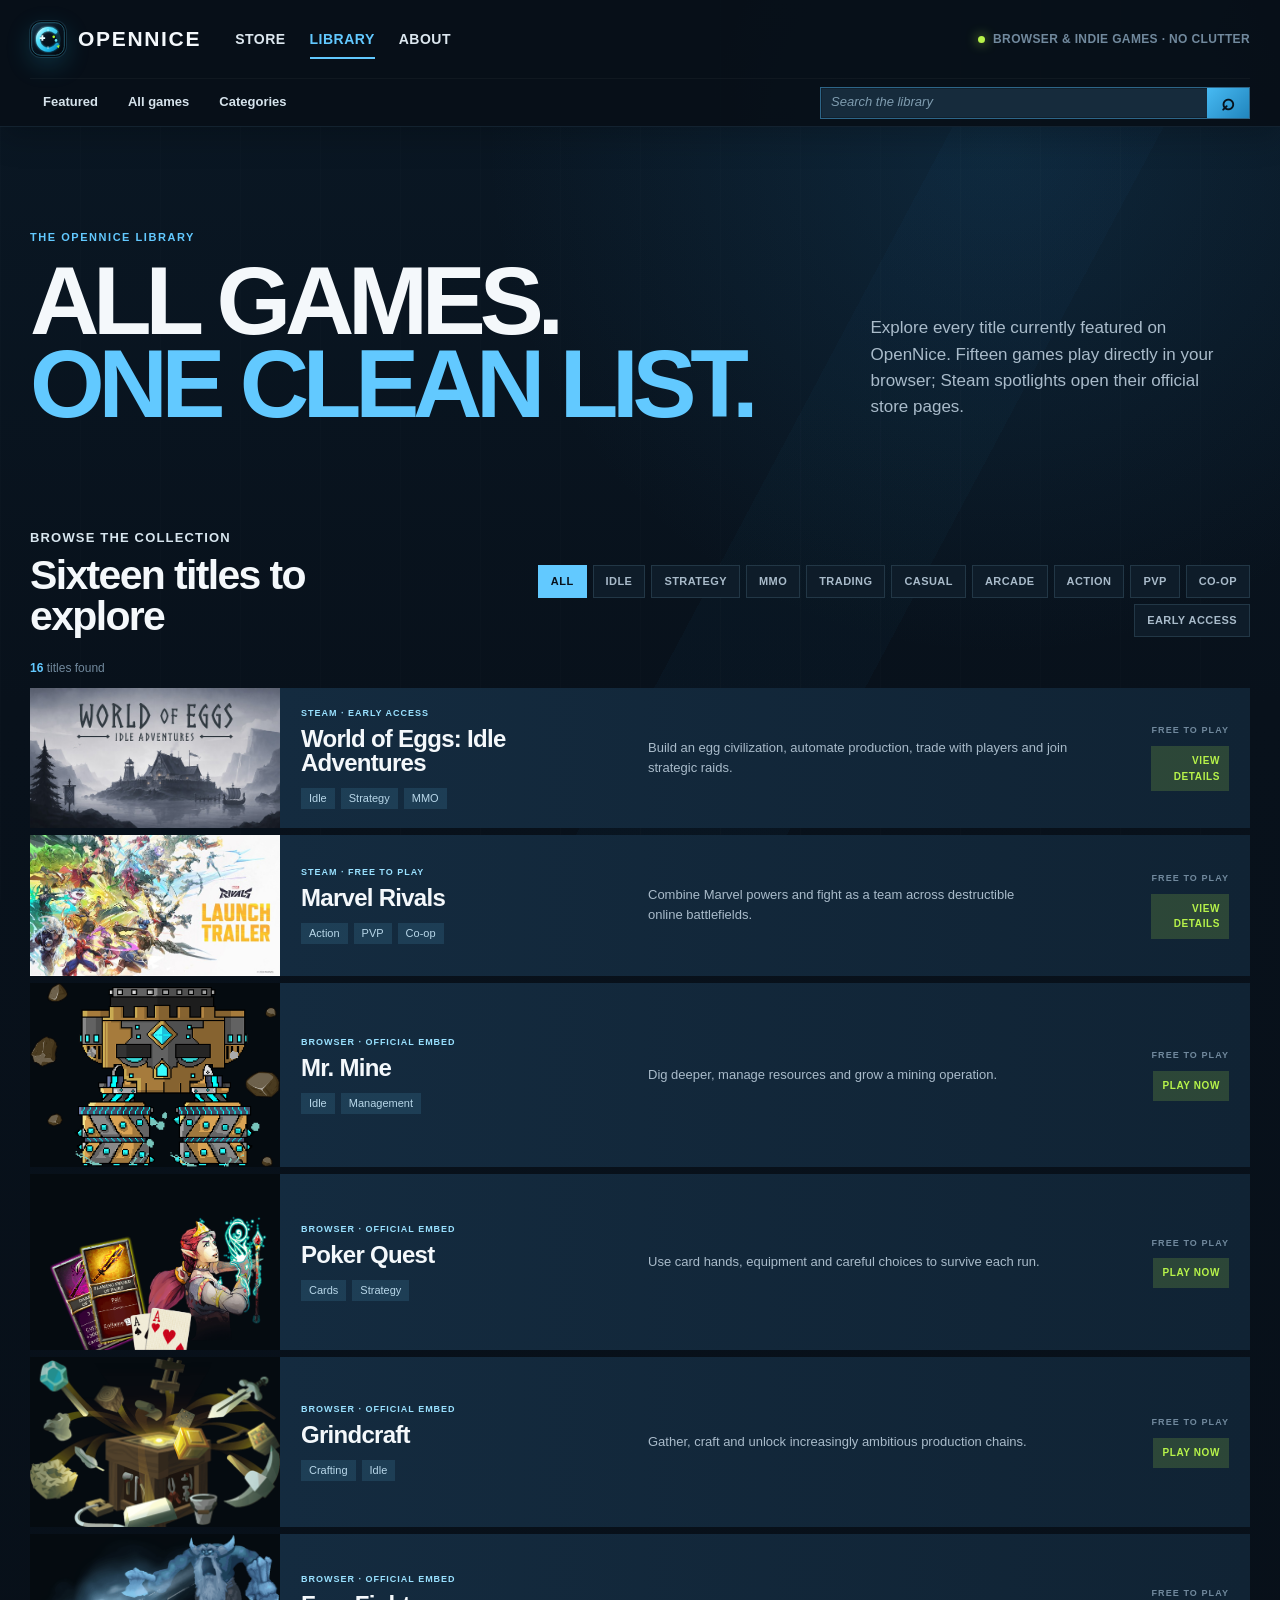
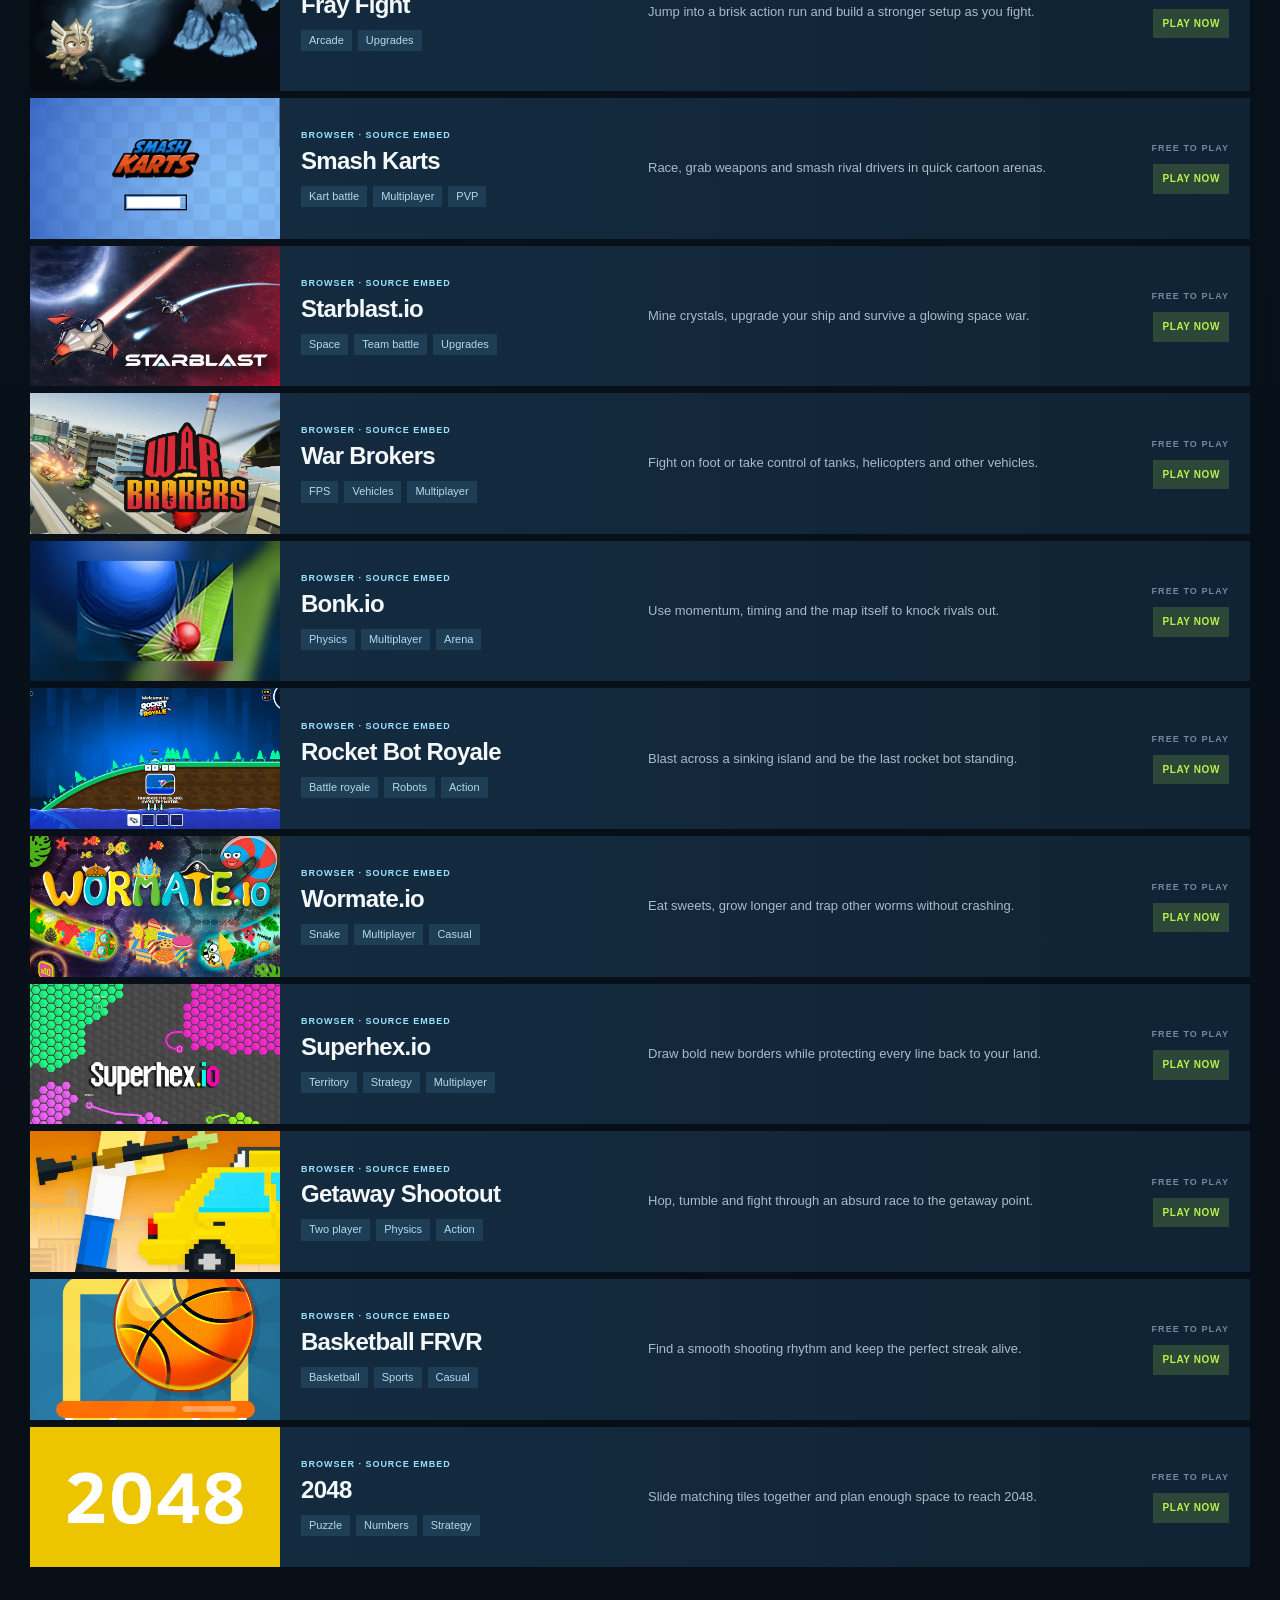
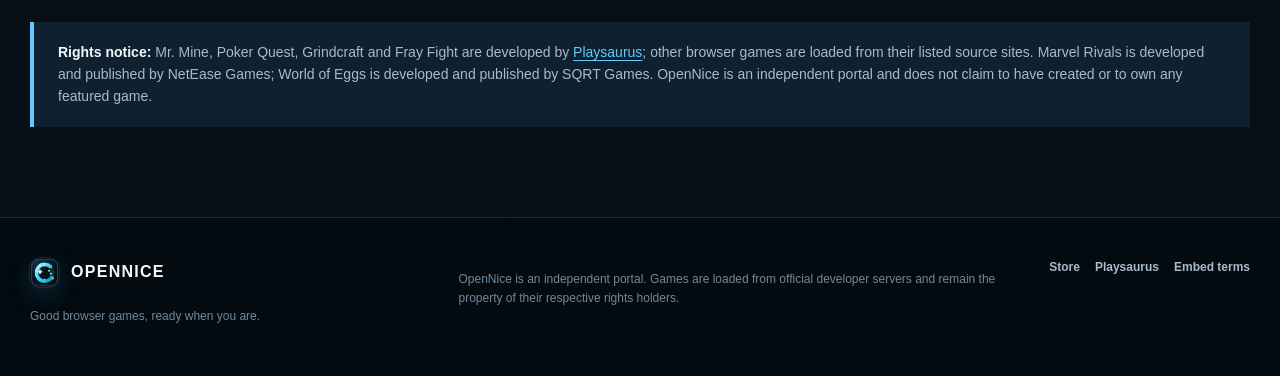
==== catalog.html @ bdb81fcf "feat: expand game library and refresh brand identity" ====
<!DOCTYPE html>
<html lang="en">
  <head>
    <meta charset="UTF-8">
    <meta name="viewport" content="width=device-width, initial-scale=1.0">

    <!-- 关键模块：游戏目录页 SEO 元数据。 -->
    <title>All Browser Games &amp; Indie Spotlights | OpenNice</title>
    <meta
      name="description"
      content="Browse fourteen playable browser games plus detailed Steam spotlights for Marvel Rivals and World of Eggs: Idle Adventures."
    >
    <meta name="robots" content="index, follow, max-image-preview:large">
    <link rel="canonical" href="https://opennice.online/catalog.html">
    <meta name="theme-color" content="#0b141f">
    <meta property="og:type" content="website">
    <meta property="og:title" content="All Browser Games &amp; Indie Spotlights">
    <meta property="og:description" content="Fourteen playable web games and two official-source Steam spotlights.">
    <meta property="og:url" content="https://opennice.online/catalog.html">
    <meta property="og:image" content="https://opennice.online/assets/marvel-rivals/trailer-poster.jpg">
    <link rel="icon" href="favicon.svg?v=20260728c" type="image/svg+xml">
    <link rel="apple-touch-icon" href="apple-touch-icon.png?v=20260728c">
    <link rel="stylesheet" href="styles.css?v=20260728c">
    <!-- 关键模块：共享游戏数据先于目录脚本执行，保证搜索与筛选能识别动态条目。 -->
    <script src="browser-games.js?v=20260728b" defer></script>
    <script src="site.js?v=20260728b" defer></script>

    <script type="application/ld+json">
      {
        "@context": "https://schema.org",
        "@type": "CollectionPage",
        "name": "OpenNice Game Library",
        "url": "https://opennice.online/catalog.html",
        "isPartOf": {
          "@type": "WebSite",
          "name": "OpenNice",
          "url": "https://opennice.online/"
        }
      }
    </script>
  </head>
  <body>
    <a class="skip-link" href="#game-list">Skip to games</a>

    <header class="site-header">
      <nav class="nav-shell" aria-label="Primary navigation">
        <a class="brand" href="index.html" aria-label="OpenNice home">
          <span class="brand-mark" aria-hidden="true"></span>
          <span>OPENNICE</span>
        </a>
        <div class="nav-links">
          <a href="index.html">Store</a>
          <a href="catalog.html" aria-current="page">Library</a>
          <a href="index.html#developer">About</a>
        </div>
        <p class="header-note"><span aria-hidden="true"></span> Browser &amp; indie games · No clutter</p>
      </nav>

      <div class="discovery-shell">
        <nav class="discovery-links" aria-label="Discover games">
          <a href="index.html#featured">Featured</a>
          <a href="#game-list">All games</a>
          <a href="index.html#categories">Categories</a>
        </nav>
        <div class="header-search" role="search">
          <label class="visually-hidden" for="catalog-search">Search games</label>
          <input id="catalog-search" data-game-search type="search" placeholder="Search the library" autocomplete="off">
          <button type="button" aria-label="Search" tabindex="-1">⌕</button>
        </div>
      </div>
    </header>

    <main>
      <!-- 关键模块：目录标题维持唯一 H1，并给搜索和筛选留出明确入口。 -->
      <section class="catalog-hero page-shell">
        <div>
          <p class="eyebrow">The OpenNice library</p>
          <h1>All games.<br><span>One clean list.</span></h1>
        </div>
        <p>
          Explore every title currently featured on OpenNice. Fifteen games play directly
          in your browser; Steam spotlights open their official store pages.
        </p>
      </section>

      <section id="game-list" class="catalog-browser page-shell" aria-labelledby="collection-title">
        <div class="catalog-toolbar">
          <div>
            <p class="section-kicker">Browse the collection</p>
            <h2 id="collection-title">Sixteen titles to explore</h2>
          </div>
          <div class="filter-row" role="group" aria-label="Filter games">
            <button class="filter-button is-active" type="button" data-filter="all" aria-pressed="true">All</button>
            <button class="filter-button" type="button" data-filter="idle" aria-pressed="false">Idle</button>
            <button class="filter-button" type="button" data-filter="strategy" aria-pressed="false">Strategy</button>
            <button class="filter-button" type="button" data-filter="mmo" aria-pressed="false">MMO</button>
            <button class="filter-button" type="button" data-filter="trading" aria-pressed="false">Trading</button>
            <button class="filter-button" type="button" data-filter="casual" aria-pressed="false">Casual</button>
            <button class="filter-button" type="button" data-filter="arcade" aria-pressed="false">Arcade</button>
            <button class="filter-button" type="button" data-filter="action" aria-pressed="false">Action</button>
            <button class="filter-button" type="button" data-filter="pvp" aria-pressed="false">PVP</button>
            <button class="filter-button" type="button" data-filter="co-op" aria-pressed="false">Co-op</button>
            <button class="filter-button" type="button" data-filter="early-access" aria-pressed="false">Early Access</button>
          </div>
        </div>

        <p class="result-count" aria-live="polite">
          <strong data-result-count>16</strong> <span data-result-label>titles</span> found
        </p>

        <div class="catalog-list">
          <!-- 关键模块：World of Eggs 多标签目录条目，支持分类组合筛选。 -->
          <article
            class="catalog-row preview-host"
            data-game-item
            data-title="world of eggs idle adventures incremental strategy mmo trading casual early access"
            data-genre="idle strategy mmo trading casual early-access"
            data-preview=""
          >
            <div class="catalog-cover">
              <img
                src="assets/world-of-eggs/trailer-poster.jpg"
                alt="World of Eggs: Idle Adventures official game artwork"
                width="600"
                height="337"
                fetchpriority="high"
              >
              <video class="preview-video" muted loop playsinline preload="none" aria-hidden="true"></video>
            </div>
            <div class="catalog-row-copy">
              <p class="store-card-platform">Steam · Early Access</p>
              <h3>World of Eggs: Idle Adventures</h3>
              <div class="tag-list"><span>Idle</span><span>Strategy</span><span>MMO</span></div>
            </div>
            <p class="catalog-description">Build an egg civilization, automate production, trade with players and join strategic raids.</p>
            <div class="catalog-action"><small>Free to play</small><strong>VIEW DETAILS</strong></div>
            <a class="game-card-link" href="world-of-eggs.html" aria-label="View World of Eggs: Idle Adventures details"></a>
          </article>

          <!-- 关键模块：Marvel Rivals 目录入口展示官方媒体与多标签，但明确进入 Steam 详情页。 -->
          <article
            class="catalog-row preview-host"
            data-game-item
            data-title="marvel rivals team based pvp hero shooter action multiplayer online co-op free to play"
            data-genre="action pvp co-op free-to-play"
            data-preview=""
          >
            <div class="catalog-cover">
              <img src="assets/marvel-rivals/trailer-poster.jpg" alt="Marvel Rivals official launch trailer artwork" width="599" height="337" fetchpriority="high">
              <video class="preview-video" muted loop playsinline preload="none" aria-hidden="true"></video>
            </div>
            <div class="catalog-row-copy">
              <p class="store-card-platform">Steam · Free to play</p>
              <h3>Marvel Rivals</h3>
              <div class="tag-list"><span>Action</span><span>PVP</span><span>Co-op</span></div>
            </div>
            <p class="catalog-description">Combine Marvel powers and fight as a team across destructible online battlefields.</p>
            <div class="catalog-action"><small>Free to play</small><strong>VIEW DETAILS</strong></div>
            <a class="game-card-link" href="marvel-rivals.html" aria-label="View Marvel Rivals details"></a>
          </article>

          <article class="catalog-row preview-host" data-game-item data-title="mr mine idle management mining" data-genre="idle" data-preview="">
            <div class="catalog-cover">
              <img src="assets/covers/mr-mine.png" alt="Mr. Mine official game screenshot" width="898" height="664">
              <video class="preview-video" muted loop playsinline preload="none" aria-hidden="true"></video>
            </div>
            <div class="catalog-row-copy">
              <p class="store-card-platform">Browser · Official embed</p>
              <h3>Mr. Mine</h3>
              <div class="tag-list"><span>Idle</span><span>Management</span></div>
            </div>
            <p class="catalog-description">Dig deeper, manage resources and grow a mining operation.</p>
            <div class="catalog-action"><small>Free to play</small><strong>PLAY NOW</strong></div>
            <a class="game-card-link" href="mr-mine.html" aria-label="Play Mr. Mine online"></a>
          </article>

          <article class="catalog-row preview-host" data-game-item data-title="poker quest cards strategy roguelike" data-genre="strategy" data-preview="">
            <div class="catalog-cover">
              <img src="assets/covers/poker-quest.png" alt="Poker Quest official game screenshot" width="1313" height="922" loading="lazy">
              <video class="preview-video" muted loop playsinline preload="none" aria-hidden="true"></video>
            </div>
            <div class="catalog-row-copy">
              <p class="store-card-platform">Browser · Official embed</p>
              <h3>Poker Quest</h3>
              <div class="tag-list"><span>Cards</span><span>Strategy</span></div>
            </div>
            <p class="catalog-description">Use card hands, equipment and careful choices to survive each run.</p>
            <div class="catalog-action"><small>Free to play</small><strong>PLAY NOW</strong></div>
            <a class="game-card-link" href="poker-quest.html" aria-label="Play Poker Quest online"></a>
          </article>

          <article class="catalog-row preview-host" data-game-item data-title="grindcraft crafting idle building" data-genre="idle" data-preview="">
            <div class="catalog-cover">
              <img src="assets/covers/grindcraft.png" alt="Grindcraft official game screenshot" width="1018" height="692" loading="lazy">
              <video class="preview-video" muted loop playsinline preload="none" aria-hidden="true"></video>
            </div>
            <div class="catalog-row-copy">
              <p class="store-card-platform">Browser · Official embed</p>
              <h3>Grindcraft</h3>
              <div class="tag-list"><span>Crafting</span><span>Idle</span></div>
            </div>
            <p class="catalog-description">Gather, craft and unlock increasingly ambitious production chains.</p>
            <div class="catalog-action"><small>Free to play</small><strong>PLAY NOW</strong></div>
            <a class="game-card-link" href="grindcraft.html" aria-label="Play Grindcraft online"></a>
          </article>

          <article class="catalog-row preview-host" data-game-item data-title="fray fight arcade action upgrades" data-genre="arcade" data-preview="">
            <div class="catalog-cover">
              <img src="assets/covers/fray-fight.png" alt="Fray Fight official game screenshot" width="1080" height="678" loading="lazy">
              <video class="preview-video" muted loop playsinline preload="none" aria-hidden="true"></video>
            </div>
            <div class="catalog-row-copy">
              <p class="store-card-platform">Browser · Official embed</p>
              <h3>Fray Fight</h3>
              <div class="tag-list"><span>Arcade</span><span>Upgrades</span></div>
            </div>
            <p class="catalog-description">Jump into a brisk action run and build a stronger setup as you fight.</p>
            <div class="catalog-action"><small>Free to play</small><strong>PLAY NOW</strong></div>
            <a class="game-card-link" href="fray-fight.html" aria-label="Play Fray Fight online"></a>
          </article>

          <!-- 关键模块：共享数据脚本会在此处之前插入十一款审核后的浏览器游戏。 -->
          <span data-imported-game-list hidden></span>
        </div>

        <div class="empty-state" data-empty-state hidden>
          <strong>No games found</strong>
          <p>Try another title or choose a different category.</p>
        </div>
      </section>

      <aside class="catalog-note page-shell">
        <strong>Rights notice:</strong>
        Mr. Mine, Poker Quest, Grindcraft and Fray Fight are developed by
        <a href="https://playsaurus.com" target="_blank">Playsaurus</a>;
        other browser games are loaded from their listed source sites. Marvel Rivals
        is developed and published by NetEase Games; World of Eggs is developed and
        published by SQRT Games. OpenNice is an independent portal and does not claim
        to have created or to own any featured game.
      </aside>
    </main>

    <footer class="site-footer">
      <div class="footer-shell">
        <div class="footer-brand">
          <a class="brand" href="index.html"><span class="brand-mark" aria-hidden="true"></span><span>OPENNICE</span></a>
          <p>Good browser games, ready when you are.</p>
        </div>
        <p>
          OpenNice is an independent portal. Games are loaded from official developer
          servers and remain the property of their respective rights holders.
        </p>
        <div class="footer-links">
          <a href="index.html">Store</a>
          <a href="https://playsaurus.com" target="_blank">Playsaurus</a>
          <a href="https://playsaurus.com/embed-our-games" target="_blank">Embed terms</a>
        </div>
      </div>
    </footer>
  </body>
</html>
---- styles.css ----
:root {
  --night: #08111b;
  --navy: #0b141f;
  --panel: #122335;
  --panel-raised: #183149;
  --panel-soft: #1e3d58;
  --line: rgba(138, 189, 224, 0.16);
  --line-strong: rgba(138, 189, 224, 0.3);
  --text: #f4f8fb;
  --text-soft: #a9bbca;
  --text-faint: #71899d;
  --sky: #62c9ff;
  --sky-bright: #99e1ff;
  --lime: #b7f34a;
  --lime-dark: #75aa16;
  --page: 1220px;
  --radius: 4px;
  --shadow: 0 24px 60px rgba(0, 0, 0, 0.32);
}

* {
  box-sizing: border-box;
}

html {
  scroll-behavior: smooth;
}

body {
  min-width: 320px;
  margin: 0;
  overflow-x: hidden;
  background:
    radial-gradient(circle at 78% 4%, rgba(33, 105, 153, 0.2), transparent 32rem),
    linear-gradient(180deg, #0a1825 0, var(--night) 44rem, #070e16 100%);
  color: var(--text);
  font-family: "Avenir Next", Avenir, "Trebuchet MS", sans-serif;
  font-size: 16px;
  line-height: 1.55;
  -webkit-font-smoothing: antialiased;
}

body::before {
  position: fixed;
  z-index: -1;
  inset: 0;
  background:
    linear-gradient(118deg, transparent 0 58%, rgba(48, 142, 202, 0.035) 58% 70%, transparent 70%),
    repeating-linear-gradient(90deg, rgba(255, 255, 255, 0.012) 0 1px, transparent 1px 80px);
  content: "";
  pointer-events: none;
}

img,
video {
  display: block;
  max-width: 100%;
}

a {
  color: inherit;
  text-decoration: none;
}

button,
input {
  font: inherit;
}

button {
  color: inherit;
}

a,
button {
  -webkit-tap-highlight-color: transparent;
}

h1,
h2,
h3,
p {
  text-wrap: pretty;
}

h1,
h2,
h3 {
  margin-top: 0;
  font-family: "Arial Narrow", "Avenir Next Condensed", "Trebuchet MS", sans-serif;
}

:focus-visible {
  outline: 3px solid var(--sky);
  outline-offset: 3px;
}

[hidden] {
  display: none !important;
}

.visually-hidden {
  position: absolute;
  width: 1px;
  height: 1px;
  padding: 0;
  overflow: hidden;
  border: 0;
  clip: rect(0, 0, 0, 0);
  white-space: nowrap;
}

.skip-link {
  position: fixed;
  z-index: 1000;
  top: 10px;
  left: 10px;
  padding: 10px 16px;
  background: var(--sky);
  color: var(--night);
  font-weight: 800;
  transform: translateY(-150%);
}

.skip-link:focus {
  transform: translateY(0);
}

.page-shell {
  width: min(var(--page), calc(100% - 40px));
  margin-inline: auto;
}

/* 关键模块：暗色品牌导航和游戏发现导航构成双层顶栏。 */
.site-header {
  position: relative;
  z-index: 100;
  border-bottom: 1px solid rgba(111, 173, 216, 0.12);
  background: rgba(8, 15, 24, 0.94);
  box-shadow: 0 9px 30px rgba(0, 0, 0, 0.22);
}

.nav-shell {
  display: flex;
  align-items: center;
  gap: 34px;
  width: min(var(--page), calc(100% - 40px));
  min-height: 78px;
  margin-inline: auto;
}

.brand {
  display: inline-flex;
  align-items: center;
  gap: 12px;
  flex: 0 0 auto;
  color: var(--text);
  font-family: "Arial Narrow", "Avenir Next Condensed", sans-serif;
  font-size: 21px;
  font-stretch: condensed;
  font-weight: 900;
  letter-spacing: 0.08em;
}

.brand-mark {
  position: relative;
  display: inline-block;
  width: 36px;
  height: 36px;
  border-radius: 11px;
  background: #07131f url("favicon.svg?v=20260728c") center / cover no-repeat;
  box-shadow:
    0 0 0 1px rgba(98, 201, 255, 0.14),
    0 8px 24px rgba(31, 166, 202, 0.22);
  transition: transform 180ms ease, box-shadow 180ms ease;
}

.brand-mark::before,
.brand-mark::after {
  content: none;
}

.brand:hover .brand-mark {
  box-shadow:
    0 0 0 1px rgba(98, 201, 255, 0.24),
    0 10px 28px rgba(31, 166, 202, 0.3);
  transform: translateY(-1px) rotate(-2deg);
}

.nav-links {
  display: flex;
  align-items: center;
  gap: 24px;
}

.nav-links a {
  position: relative;
  padding-block: 26px 24px;
  color: #dce7ef;
  font-size: 14px;
  font-weight: 750;
  letter-spacing: 0.035em;
  text-transform: uppercase;
}

.nav-links a::after {
  position: absolute;
  right: 0;
  bottom: 16px;
  left: 0;
  height: 2px;
  background: var(--sky);
  content: "";
  opacity: 0;
  transform: scaleX(0.4);
  transition: opacity 160ms ease, transform 160ms ease;
}

.nav-links a:hover,
.nav-links a[aria-current="page"] {
  color: var(--sky);
}

.nav-links a:hover::after,
.nav-links a[aria-current="page"]::after {
  opacity: 1;
  transform: scaleX(1);
}

.header-note {
  display: inline-flex;
  align-items: center;
  gap: 8px;
  margin: 0 0 0 auto;
  color: var(--text-faint);
  font-size: 12px;
  font-weight: 700;
  letter-spacing: 0.03em;
  text-transform: uppercase;
}

.header-note span {
  width: 7px;
  height: 7px;
  border-radius: 50%;
  background: var(--lime);
  box-shadow: 0 0 12px rgba(183, 243, 74, 0.8);
}

.discovery-shell {
  display: flex;
  align-items: center;
  gap: 18px;
  width: min(var(--page), calc(100% - 40px));
  min-height: 48px;
  margin-inline: auto;
  border-top: 1px solid rgba(255, 255, 255, 0.035);
}

.discovery-links {
  display: flex;
  align-items: center;
  gap: 4px;
  flex: 1 1 auto;
  min-width: 0;
}

.discovery-links a {
  padding: 8px 13px;
  color: #d6e3ec;
  font-size: 13px;
  font-weight: 650;
  white-space: nowrap;
}

.discovery-links a:hover {
  background: rgba(98, 201, 255, 0.09);
  color: var(--sky);
}

.header-search {
  display: grid;
  grid-template-columns: minmax(0, 1fr) 42px;
  flex: 0 1 430px;
  height: 32px;
  border: 1px solid #2d6588;
  background: #162b3c;
  box-shadow: inset 0 0 0 1px rgba(0, 0, 0, 0.24);
}

.header-search:focus-within {
  border-color: var(--sky);
  box-shadow: 0 0 0 2px rgba(98, 201, 255, 0.16);
}

.header-search input {
  width: 100%;
  min-width: 0;
  padding: 0 10px;
  border: 0;
  outline: 0;
  background: transparent;
  color: var(--text);
  font-size: 13px;
}

.header-search input::placeholder {
  color: #7f9caf;
  font-style: italic;
}

.header-search button {
  border: 0;
  background: linear-gradient(135deg, #47baf3, #2185bd);
  color: #07111a;
  cursor: pointer;
  font-size: 23px;
  font-weight: 900;
  line-height: 1;
}

/* 关键模块：首页主推荐位采用大图与紧凑资料面板的横向组合。 */
.featured-section {
  padding-top: clamp(44px, 6vw, 76px);
}

.section-label-row {
  display: flex;
  align-items: center;
  justify-content: space-between;
  gap: 20px;
  margin-bottom: 13px;
}

.section-label-row > span {
  color: var(--text-faint);
  font-size: 12px;
  font-weight: 800;
  letter-spacing: 0.1em;
}

.section-label,
.section-kicker {
  margin: 0;
  color: #d8e6ef;
  font-size: 13px;
  font-weight: 800;
  letter-spacing: 0.09em;
  text-transform: uppercase;
}

.featured-spotlight {
  position: relative;
  display: grid;
  grid-template-areas:
    "gallery copy"
    "navigation navigation";
  grid-template-columns: minmax(0, 1.68fr) minmax(340px, 0.64fr);
  border: 1px solid rgba(108, 183, 228, 0.3);
  background: #050a0f;
  box-shadow:
    0 38px 90px rgba(0, 0, 0, 0.46),
    0 0 0 1px rgba(0, 0, 0, 0.5) inset;
  isolation: isolate;
}

.featured-spotlight::before {
  position: absolute;
  z-index: 7;
  top: -1px;
  left: -1px;
  width: 34%;
  height: 3px;
  background: linear-gradient(90deg, #70d4ff, rgba(112, 212, 255, 0));
  content: "";
  pointer-events: none;
}

.featured-gallery {
  grid-area: gallery;
  min-width: 0;
  background: #020507;
}

.featured-media-stage {
  position: relative;
  aspect-ratio: 16 / 9;
  overflow: hidden;
  background:
    radial-gradient(circle at center, rgba(34, 71, 91, 0.3), transparent 55%),
    #010305;
  touch-action: pan-y;
}

.featured-media-stage::after {
  position: absolute;
  z-index: 3;
  inset: 0;
  background:
    linear-gradient(90deg, rgba(0, 0, 0, 0.1), transparent 14% 86%, rgba(0, 0, 0, 0.2)),
    linear-gradient(0deg, rgba(0, 0, 0, 0.38), transparent 23%);
  content: "";
  pointer-events: none;
}

.featured-media-slide {
  position: absolute;
  inset: 0;
  margin: 0;
  background: #010305;
}

.featured-media-slide img,
.featured-media-slide video {
  width: 100%;
  height: 100%;
}

.featured-media-slide img {
  object-fit: cover;
}

.featured-media-slide video {
  position: relative;
  z-index: 4;
  object-fit: contain;
}

.featured-media-slide.is-active {
  animation: featured-media-reveal 360ms cubic-bezier(0.22, 1, 0.36, 1) both;
}

@keyframes featured-media-reveal {
  from {
    opacity: 0.5;
    transform: scale(1.012);
  }

  to {
    opacity: 1;
    transform: scale(1);
  }
}

.featured-media-slide figcaption {
  position: absolute;
  z-index: 5;
  bottom: 19px;
  left: 22px;
  padding-left: 12px;
  border-left: 2px solid var(--sky);
  color: rgba(238, 247, 252, 0.88);
  font-size: 10px;
  font-weight: 850;
  letter-spacing: 0.12em;
  text-transform: uppercase;
  text-shadow: 0 2px 12px #000;
}

.preview-video {
  position: absolute;
  z-index: 1;
  inset: 0;
  width: 100%;
  height: 100%;
  background: #050b10;
  object-fit: cover;
  opacity: 0;
  pointer-events: none;
  transition: opacity 220ms ease;
}

.preview-host.is-previewing .preview-video {
  opacity: 1;
}

.media-link,
.game-card-link {
  position: absolute;
  z-index: 5;
  inset: 0;
}

.featured-badge,
.status-badge {
  position: absolute;
  z-index: 3;
  top: 16px;
  left: 16px;
  padding: 6px 9px;
  background: rgba(7, 16, 25, 0.86);
  color: var(--sky-bright);
  font-size: 10px;
  font-weight: 850;
  letter-spacing: 0.11em;
  text-transform: uppercase;
  backdrop-filter: blur(10px);
}

.featured-media-control {
  position: absolute;
  z-index: 6;
  top: 50%;
  display: grid;
  width: 50px;
  height: 88px;
  padding: 0;
  border: 1px solid rgba(194, 229, 249, 0.28);
  background: rgba(2, 7, 11, 0.72);
  color: #effaff;
  cursor: pointer;
  font-size: 44px;
  font-weight: 200;
  line-height: 1;
  place-items: center;
  transform: translateY(-50%);
  transition: width 180ms ease, border-color 180ms ease, background 180ms ease;
  backdrop-filter: blur(9px);
}

.featured-media-control:hover {
  width: 58px;
  border-color: var(--sky);
  background: rgba(10, 50, 74, 0.92);
}

.featured-media-control span {
  transform: translateY(-3px);
}

.featured-media-previous {
  left: 10px;
}

.featured-media-next {
  right: 10px;
}

.featured-media-count {
  position: absolute;
  z-index: 6;
  top: 17px;
  right: 18px;
  display: flex;
  gap: 5px;
  margin: 0;
  padding: 6px 9px;
  border: 1px solid rgba(196, 226, 243, 0.18);
  background: rgba(2, 7, 11, 0.7);
  color: var(--text-faint);
  font-size: 10px;
  font-weight: 850;
  letter-spacing: 0.11em;
  backdrop-filter: blur(8px);
}

.featured-media-count [data-media-current] {
  color: var(--sky-bright);
}

.featured-copy {
  position: relative;
  grid-area: copy;
  display: flex;
  flex-direction: column;
  align-items: flex-start;
  min-width: 0;
  padding: clamp(26px, 3vw, 40px);
  overflow: hidden;
  background:
    linear-gradient(145deg, rgba(74, 183, 241, 0.13), transparent 42%),
    linear-gradient(180deg, #132a3e, #0e1f2f);
}

.featured-copy::after {
  position: absolute;
  right: -90px;
  bottom: -100px;
  width: 260px;
  height: 260px;
  border: 34px solid rgba(98, 201, 255, 0.045);
  border-radius: 50%;
  content: "";
  pointer-events: none;
}

.eyebrow {
  margin: 0 0 14px;
  color: var(--sky);
  font-size: 11px;
  font-weight: 850;
  letter-spacing: 0.14em;
  text-transform: uppercase;
}

.featured-copy h1 {
  max-width: 360px;
  margin: 0;
  font-size: clamp(48px, 4.8vw, 68px);
  font-stretch: condensed;
  font-weight: 900;
  letter-spacing: -0.055em;
  line-height: 0.9;
  text-transform: uppercase;
}

.featured-copy h1 span,
.catalog-hero h1 span {
  color: var(--sky);
}

.featured-copy h2 {
  max-width: 300px;
  margin: clamp(18px, 3vh, 26px) 0 7px;
  color: var(--text);
  font-size: 19px;
  font-weight: 800;
  letter-spacing: -0.02em;
  line-height: 1.12;
}

.featured-copy > p:not(.eyebrow) {
  margin: 0;
  color: var(--text-soft);
  font-size: 13px;
}

.featured-media-nav {
  position: relative;
  grid-area: navigation;
  display: grid;
  grid-template-columns: minmax(150px, 1fr) auto minmax(150px, 1fr);
  align-items: center;
  gap: 22px;
  min-height: 62px;
  padding: 12px 22px;
  border-top: 1px solid rgba(128, 184, 218, 0.16);
  background:
    linear-gradient(90deg, rgba(98, 201, 255, 0.04), transparent 36%),
    #050a0f;
}

.featured-media-status,
.featured-media-hint {
  margin: 0;
  color: var(--text-faint);
  font-size: 9px;
  font-weight: 800;
  letter-spacing: 0.12em;
  text-transform: uppercase;
}

.featured-media-status {
  color: #bed3df;
}

.featured-media-hint {
  text-align: right;
}

.featured-dots,
.media-dots {
  display: flex;
  align-items: center;
  justify-content: center;
  gap: 9px;
}

.featured-dot,
.media-dot {
  position: relative;
  width: 28px;
  height: 22px;
  padding: 0;
  border: 0;
  background: transparent;
  cursor: pointer;
}

.featured-dot::before,
.media-dot::before {
  position: absolute;
  inset: 8px 0;
  border-radius: 10px;
  background: #48525a;
  content: "";
  transition: background 180ms ease, transform 180ms ease;
}

.featured-dot:hover::before,
.media-dot:hover::before {
  background: #7d8e99;
}

.featured-dot.is-active::before,
.media-dot.is-active::before {
  background: var(--sky-bright);
  transform: scaleY(1.35);
}

.favorite-toggle {
  z-index: 8;
  display: inline-flex;
  align-items: center;
  justify-content: center;
  gap: 8px;
  min-height: 40px;
  padding: 0 13px;
  border: 1px solid rgba(164, 207, 232, 0.3);
  background: rgba(5, 14, 21, 0.62);
  color: #d7e8f2;
  cursor: pointer;
  font-size: 10px;
  font-weight: 850;
  letter-spacing: 0.08em;
  text-transform: uppercase;
  transition: border-color 180ms ease, background 180ms ease, color 180ms ease;
  backdrop-filter: blur(9px);
}

.favorite-toggle:hover {
  border-color: var(--sky);
  background: rgba(24, 66, 92, 0.84);
}

.favorite-toggle svg {
  width: 19px;
  height: 19px;
  fill: transparent;
  stroke: currentColor;
  stroke-linejoin: round;
  stroke-width: 1.6;
}

.favorite-toggle.is-active {
  border-color: rgba(255, 205, 83, 0.62);
  background: rgba(122, 82, 7, 0.32);
  color: #ffd56d;
}

.favorite-toggle.is-active svg {
  fill: currentColor;
}

.featured-favorite {
  position: absolute;
  top: 18px;
  right: 18px;
}

.featured-favorite + .eyebrow {
  padding-right: 80px;
}

.featured-media-stage .featured-badge {
  z-index: 6;
}

.featured-copy .button-primary {
  background: linear-gradient(90deg, #35aee8, #8ddcff);
  color: #05121b;
  box-shadow: 0 12px 32px rgba(41, 151, 207, 0.2);
}

@media (min-width: 1051px) {
  .featured-gallery {
    display: flex;
  }

  .featured-media-stage {
    flex: 1 1 auto;
    min-height: 500px;
    aspect-ratio: auto;
  }
}

.tag-list {
  display: flex;
  flex-wrap: wrap;
  gap: 6px;
  margin-top: 16px;
}

.tag-list span {
  padding: 4px 8px;
  background: rgba(98, 201, 255, 0.12);
  color: #b8d7e9;
  font-size: 11px;
  line-height: 1.2;
}

.featured-meta {
  position: relative;
  z-index: 1;
  display: grid;
  grid-template-columns: 1fr 1fr;
  gap: 16px;
  width: 100%;
  margin: auto 0 22px;
  padding-top: 26px;
}

.featured-meta div {
  padding-top: 10px;
  border-top: 1px solid var(--line);
}

.featured-meta small,
.catalog-action small {
  display: block;
  color: var(--text-faint);
  font-size: 9px;
  font-weight: 800;
  letter-spacing: 0.12em;
  text-transform: uppercase;
}

.featured-meta strong {
  display: block;
  margin-top: 3px;
  color: #dce8ef;
  font-size: 12px;
}

.button {
  position: relative;
  z-index: 6;
  display: inline-flex;
  align-items: center;
  justify-content: space-between;
  gap: 24px;
  min-height: 44px;
  padding: 0 17px;
  border: 1px solid transparent;
  cursor: pointer;
  font-size: 13px;
  font-weight: 850;
  letter-spacing: 0.025em;
  transition: filter 160ms ease, transform 160ms ease;
}

.button:hover {
  filter: brightness(1.1);
  transform: translateY(-2px);
}

.button-primary {
  width: 100%;
  background: linear-gradient(90deg, var(--lime-dark), var(--lime));
  color: #142005;
  box-shadow: 0 9px 20px rgba(124, 176, 31, 0.18);
}

.button-secondary {
  border-color: var(--line-strong);
  background: rgba(255, 255, 255, 0.045);
  color: var(--text);
}

/* 关键模块：游戏货架使用高密度卡片，后续悬停视频会覆盖同一图片区域。 */
.library-section,
.category-section {
  padding-top: clamp(70px, 9vw, 116px);
}

.section-head,
.catalog-toolbar {
  display: flex;
  align-items: end;
  justify-content: space-between;
  gap: 30px;
  margin-bottom: 22px;
}

.section-head h2,
.catalog-toolbar h2 {
  margin: 7px 0 0;
  font-size: clamp(30px, 3.2vw, 45px);
  font-weight: 850;
  letter-spacing: -0.04em;
  line-height: 1;
}

.text-link {
  padding: 8px 11px;
  border: 1px solid var(--line-strong);
  color: var(--text-soft);
  font-size: 12px;
  font-weight: 750;
  letter-spacing: 0.04em;
  text-transform: uppercase;
}

.text-link:hover {
  border-color: var(--sky);
  color: var(--sky);
}

.shelf-grid {
  display: grid;
  grid-template-columns: repeat(5, minmax(0, 1fr));
  gap: 13px;
}

.store-card {
  position: relative;
  min-width: 0;
  overflow: hidden;
  background: linear-gradient(145deg, #1a3e5a, #11293e);
  box-shadow: 0 14px 32px rgba(0, 0, 0, 0.24);
  isolation: isolate;
  transition: box-shadow 180ms ease, transform 180ms ease;
}

.store-card:hover,
.store-card:focus-within {
  z-index: 2;
  background: linear-gradient(145deg, #2d607e, #1b415c);
  box-shadow: 0 22px 45px rgba(0, 0, 0, 0.42);
  transform: translateY(-6px);
}

.store-card-media {
  position: relative;
  aspect-ratio: 16 / 10;
  overflow: hidden;
  background: #050b10;
}

.store-card-media > img {
  width: 100%;
  height: 100%;
  object-fit: cover;
  transition: transform 320ms ease;
}

.store-card:hover .store-card-media > img {
  transform: scale(1.035);
}

.store-card .status-badge {
  top: auto;
  bottom: 0;
  left: 0;
  background: rgba(7, 16, 25, 0.9);
  color: var(--lime);
}

.store-card .status-badge-early {
  background: rgba(116, 69, 9, 0.94);
  color: #ffd99a;
}

.store-card .status-badge-featured {
  background: rgba(17, 82, 112, 0.94);
  color: #b8efff;
}

.store-card-body {
  position: relative;
  z-index: 2;
  min-height: 145px;
  padding: 17px 17px 15px;
  pointer-events: none;
}

.store-card-platform {
  margin: 0;
  color: var(--sky-bright);
  font-size: 9px;
  font-weight: 800;
  letter-spacing: 0.11em;
  text-transform: uppercase;
}

.store-card h3 {
  margin: 7px 0 25px;
  font-size: 23px;
  font-weight: 850;
  letter-spacing: -0.025em;
  line-height: 1.05;
}

.store-card-footer {
  position: absolute;
  right: 17px;
  bottom: 15px;
  left: 17px;
  display: flex;
  align-items: center;
  justify-content: space-between;
  gap: 12px;
  color: var(--text-faint);
  font-size: 11px;
}

.store-card-footer strong {
  padding: 4px 7px;
  background: rgba(183, 243, 74, 0.15);
  color: var(--lime);
  font-size: 9px;
  letter-spacing: 0.08em;
}

.category-grid {
  display: grid;
  grid-template-columns: repeat(4, 1fr);
  gap: 13px;
}

.category-grid a {
  position: relative;
  display: grid;
  grid-template-columns: auto 1fr;
  grid-template-rows: auto auto;
  column-gap: 20px;
  min-height: 160px;
  padding: 28px;
  overflow: hidden;
  border: 1px solid var(--line);
  background:
    linear-gradient(135deg, rgba(98, 201, 255, 0.12), transparent 60%),
    var(--panel);
  transition: border-color 180ms ease, transform 180ms ease;
}

.category-grid a::after {
  position: absolute;
  right: -30px;
  bottom: -52px;
  width: 130px;
  height: 130px;
  border: 20px solid rgba(98, 201, 255, 0.055);
  border-radius: 50%;
  content: "";
}

.category-grid a:hover {
  border-color: var(--sky);
  transform: translateY(-4px);
}

.category-grid span {
  grid-row: 1 / 3;
  color: var(--sky);
  font-family: "Arial Narrow", sans-serif;
  font-size: 15px;
  font-weight: 900;
}

.category-grid strong {
  align-self: end;
  font-family: "Arial Narrow", "Avenir Next Condensed", sans-serif;
  font-size: clamp(24px, 3vw, 38px);
  letter-spacing: -0.04em;
}

.category-grid small {
  color: var(--text-faint);
  font-size: 11px;
  font-weight: 700;
  letter-spacing: 0.08em;
  text-transform: uppercase;
}

.developer-panel {
  display: grid;
  grid-template-columns: 1.15fr 0.85fr;
  gap: clamp(30px, 6vw, 90px);
  margin-top: clamp(76px, 10vw, 130px);
  padding: clamp(38px, 6vw, 72px);
  border: 1px solid var(--line);
  background:
    radial-gradient(circle at 78% 10%, rgba(98, 201, 255, 0.14), transparent 19rem),
    linear-gradient(125deg, #10273b, #0c1926);
}

.developer-panel h2 {
  margin: 12px 0 0;
  font-size: clamp(38px, 5vw, 64px);
  letter-spacing: -0.055em;
  line-height: 0.95;
}

.developer-copy {
  align-self: end;
}

.developer-copy p {
  margin: 0 0 24px;
  color: var(--text-soft);
}

.developer-copy a strong {
  color: var(--sky);
  text-decoration: underline;
  text-underline-offset: 3px;
}

/* 关键模块：目录页提供可扩展的搜索、分类筛选和横向游戏条目。 */
.catalog-hero {
  display: grid;
  grid-template-columns: minmax(0, 1fr) minmax(280px, 0.48fr);
  align-items: end;
  gap: 50px;
  padding-block: clamp(62px, 8vw, 106px);
}

.catalog-hero h1 {
  margin: 0;
  font-size: clamp(54px, 7.5vw, 96px);
  font-weight: 900;
  letter-spacing: -0.065em;
  line-height: 0.86;
  text-transform: uppercase;
}

.catalog-hero > p {
  margin: 0 0 5px;
  color: var(--text-soft);
  font-size: 17px;
}

.catalog-browser {
  padding-bottom: 25px;
}

.filter-row {
  display: flex;
  flex-wrap: wrap;
  justify-content: flex-end;
  gap: 6px;
}

.filter-button {
  padding: 7px 12px;
  border: 1px solid var(--line);
  background: #0e1c29;
  color: var(--text-soft);
  cursor: pointer;
  font-size: 11px;
  font-weight: 750;
  letter-spacing: 0.04em;
  text-transform: uppercase;
}

.filter-button:hover,
.filter-button.is-active {
  border-color: var(--sky);
  background: var(--sky);
  color: var(--night);
}

.result-count {
  margin: 0 0 10px;
  color: var(--text-faint);
  font-size: 12px;
}

.result-count strong {
  color: var(--sky);
}

.catalog-list {
  display: grid;
  gap: 7px;
}

.catalog-row {
  position: relative;
  display: grid;
  grid-template-columns: 250px minmax(190px, 0.7fr) minmax(220px, 1fr) 120px;
  align-items: center;
  min-height: 122px;
  overflow: hidden;
  background: linear-gradient(90deg, #152d42, #102334);
  isolation: isolate;
  transition: background 180ms ease, transform 180ms ease;
}

.catalog-row:hover,
.catalog-row:focus-within {
  z-index: 2;
  background: linear-gradient(90deg, #285978, #17394f);
  transform: translateX(5px);
}

.catalog-cover {
  position: relative;
  align-self: stretch;
  min-height: 122px;
  overflow: hidden;
  background: #050b10;
}

.catalog-cover > img {
  width: 100%;
  height: 100%;
  object-fit: cover;
}

.browser-game-cover--catalog {
  display: block;
  transition: filter 220ms ease, transform 420ms ease;
}

.catalog-row:hover .browser-game-cover--catalog,
.catalog-row:focus-within .browser-game-cover--catalog {
  filter: saturate(1.08) contrast(1.03);
  transform: scale(1.035);
}

/* 关键模块：新增游戏使用本地 CSS 生成封面，不热链第三方图片，也不增加图片体积。 */
.generated-cover {
  position: absolute;
  inset: 0;
  display: flex;
  flex-direction: column;
  justify-content: flex-end;
  overflow: hidden;
  padding: 17px 19px;
  background:
    radial-gradient(circle at 78% 20%, color-mix(in srgb, var(--cover-accent) 72%, transparent), transparent 31%),
    linear-gradient(145deg, color-mix(in srgb, var(--cover-accent-alt) 60%, #111827), #070b11 74%);
  isolation: isolate;
}

.generated-cover::before {
  position: absolute;
  inset: 0;
  z-index: -1;
  background:
    linear-gradient(112deg, transparent 0 48%, rgba(255, 255, 255, 0.11) 48% 49%, transparent 49%),
    repeating-linear-gradient(90deg, rgba(255, 255, 255, 0.045) 0 1px, transparent 1px 30px),
    repeating-linear-gradient(0deg, rgba(255, 255, 255, 0.035) 0 1px, transparent 1px 30px);
  content: "";
  mask-image: linear-gradient(180deg, #000, transparent 86%);
}

.generated-cover::after {
  position: absolute;
  z-index: -1;
  top: -68%;
  right: -20%;
  width: 70%;
  aspect-ratio: 1;
  border: 1px solid color-mix(in srgb, var(--cover-accent) 60%, transparent);
  border-radius: 50%;
  box-shadow:
    0 0 0 28px color-mix(in srgb, var(--cover-accent) 10%, transparent),
    0 0 0 58px color-mix(in srgb, var(--cover-accent) 5%, transparent);
  content: "";
}

.generated-cover__orbit {
  position: absolute;
  top: 14%;
  right: 10%;
  width: 38%;
  aspect-ratio: 1;
  border: 1px solid rgba(255, 255, 255, 0.27);
  border-radius: 50%;
  transform: rotate(-18deg);
}

.generated-cover__orbit::before,
.generated-cover__orbit::after {
  position: absolute;
  border-radius: 50%;
  background: var(--cover-accent);
  box-shadow: 0 0 18px color-mix(in srgb, var(--cover-accent) 88%, transparent);
  content: "";
}

.generated-cover__orbit::before {
  top: 7%;
  right: 5%;
  width: 8px;
  height: 8px;
}

.generated-cover__orbit::after {
  bottom: 14%;
  left: -2%;
  width: 5px;
  height: 5px;
}

.generated-cover__initials {
  position: absolute;
  top: 31%;
  right: 19%;
  color: rgba(255, 255, 255, 0.97);
  font-family: "Arial Narrow", "Avenir Next Condensed", sans-serif;
  font-size: 48px;
  font-weight: 950;
  letter-spacing: -0.1em;
  line-height: 0.8;
  text-shadow: 0 12px 32px rgba(0, 0, 0, 0.42);
}

.generated-cover__name {
  max-width: 13ch;
  color: #fff;
  font-family: "Arial Narrow", "Avenir Next Condensed", sans-serif;
  font-size: 18px;
  font-weight: 950;
  letter-spacing: -0.035em;
  line-height: 0.9;
  text-transform: uppercase;
}

.generated-cover__type {
  margin-top: 7px;
  color: color-mix(in srgb, var(--cover-accent) 72%, white);
  font-size: 8px;
  font-weight: 850;
  letter-spacing: 0.14em;
  text-transform: uppercase;
}

.catalog-row-copy {
  padding: 17px 21px;
}

.catalog-row-copy h3 {
  margin: 6px 0 0;
  font-size: 24px;
  letter-spacing: -0.03em;
  line-height: 1;
}

.catalog-row-copy .tag-list {
  margin-top: 13px;
}

.catalog-description {
  margin: 0;
  padding: 18px;
  color: var(--text-soft);
  font-size: 13px;
}

.catalog-action {
  justify-self: end;
  padding: 18px 21px;
  text-align: right;
}

.catalog-action strong {
  display: inline-block;
  margin-top: 8px;
  padding: 7px 9px;
  background: rgba(183, 243, 74, 0.17);
  color: var(--lime);
  font-size: 10px;
  letter-spacing: 0.06em;
}

.empty-state {
  padding: 60px 24px;
  border: 1px dashed var(--line-strong);
  color: var(--text-soft);
  text-align: center;
}

.empty-state strong {
  color: var(--text);
  font-size: 24px;
}

.empty-state p {
  margin: 5px 0 0;
}

.catalog-note {
  margin-top: 30px;
  margin-bottom: 80px;
  padding: 20px 24px;
  border-left: 4px solid var(--sky);
  background: rgba(19, 40, 58, 0.75);
  color: var(--text-soft);
  font-size: 14px;
}

.catalog-note strong {
  color: var(--text);
}

.catalog-note a {
  color: var(--sky);
  text-decoration: underline;
  text-underline-offset: 3px;
}

/* 关键模块：Steam 游戏详情页使用媒体滑动栏，同时保持 OpenNice 自有视觉与清晰归属。 */
.store-detail-page {
  padding-block: clamp(48px, 6vw, 80px) 96px;
}

.store-detail-heading {
  display: grid;
  grid-template-columns: minmax(0, 1fr) minmax(280px, 0.38fr);
  align-items: end;
  gap: 40px;
  margin-bottom: 25px;
}

.store-detail-heading h1 {
  max-width: 930px;
  margin: 7px 0 0;
  font-size: clamp(46px, 6.2vw, 82px);
  font-weight: 900;
  letter-spacing: -0.06em;
  line-height: 0.92;
  text-transform: uppercase;
}

.store-detail-grid {
  display: grid;
  grid-template-columns: minmax(0, 1.58fr) minmax(310px, 0.66fr);
  align-items: start;
  gap: 14px;
}

.media-gallery {
  min-width: 0;
}

.media-stage {
  position: relative;
  aspect-ratio: 16 / 9;
  overflow: hidden;
  border: 1px solid var(--line-strong);
  background: #020609;
  box-shadow: 0 28px 65px rgba(0, 0, 0, 0.38);
  touch-action: pan-y;
}

.media-slide {
  position: absolute;
  inset: 0;
  margin: 0;
  background: #020609;
}

.media-slide img,
.media-slide video {
  width: 100%;
  height: 100%;
  object-fit: contain;
}

.media-slide.is-active {
  animation: media-reveal 240ms ease both;
}

@keyframes media-reveal {
  from {
    opacity: 0.55;
    transform: scale(1.008);
  }

  to {
    opacity: 1;
    transform: scale(1);
  }
}

.media-control {
  position: absolute;
  z-index: 4;
  top: 50%;
  display: grid;
  width: 42px;
  height: 72px;
  padding: 0;
  border: 1px solid rgba(255, 255, 255, 0.15);
  background: rgba(4, 11, 17, 0.78);
  color: var(--text);
  cursor: pointer;
  font-size: 28px;
  place-items: center;
  transform: translateY(-50%);
  backdrop-filter: blur(7px);
}

.media-control:hover {
  border-color: var(--sky);
  background: rgba(24, 69, 97, 0.92);
}

.media-control-previous {
  left: 10px;
}

.media-control-next {
  right: 10px;
}

.media-count {
  position: absolute;
  z-index: 4;
  right: 12px;
  bottom: 11px;
  margin: 0;
  padding: 5px 8px;
  background: rgba(4, 11, 17, 0.78);
  color: var(--text-soft);
  font-size: 10px;
  font-weight: 850;
  letter-spacing: 0.12em;
  backdrop-filter: blur(7px);
}

.media-thumbnails {
  display: flex;
  gap: 7px;
  padding-top: 8px;
  overflow-x: auto;
  scroll-snap-type: x proximity;
  scrollbar-color: var(--panel-soft) transparent;
}

.media-thumbnail {
  position: relative;
  flex: 0 0 118px;
  aspect-ratio: 16 / 9;
  padding: 0;
  overflow: hidden;
  border: 2px solid transparent;
  background: #03080d;
  cursor: pointer;
  scroll-snap-align: start;
  opacity: 0.66;
}

.media-thumbnail:hover,
.media-thumbnail.is-active {
  border-color: var(--sky);
  opacity: 1;
}

.media-thumbnail img {
  width: 100%;
  height: 100%;
  object-fit: cover;
}

.media-thumbnail-play::after {
  position: absolute;
  inset: 50% auto auto 50%;
  display: grid;
  width: 30px;
  height: 30px;
  border: 1px solid rgba(255, 255, 255, 0.38);
  border-radius: 50%;
  background: rgba(4, 11, 17, 0.8);
  color: white;
  content: "▶";
  font-size: 11px;
  place-items: center;
  transform: translate(-50%, -50%);
}

.media-dots {
  min-height: 38px;
  padding-top: 4px;
}

.media-dot {
  width: 22px;
}

.media-dot::before {
  inset-block: 9px;
}

.store-summary {
  position: relative;
  overflow: hidden;
  border: 1px solid var(--line);
  background:
    linear-gradient(155deg, rgba(98, 201, 255, 0.09), transparent 44%),
    #102235;
  box-shadow: 0 20px 50px rgba(0, 0, 0, 0.25);
}

.store-summary-favorite {
  position: absolute;
  top: 12px;
  right: 12px;
  box-shadow: 0 8px 22px rgba(0, 0, 0, 0.28);
}

.store-summary-cover {
  width: 100%;
  aspect-ratio: 460 / 215;
  object-fit: cover;
}

.store-summary-body {
  padding: 24px;
}

.early-access-chip {
  display: inline-flex;
  align-items: center;
  min-height: 27px;
  padding: 0 10px;
  border: 1px solid rgba(255, 196, 92, 0.38);
  background: rgba(181, 105, 13, 0.16);
  color: #ffd493;
  font-size: 10px;
  font-weight: 900;
  letter-spacing: 0.11em;
  text-transform: uppercase;
}

.free-to-play-chip {
  display: inline-flex;
  align-items: center;
  min-height: 27px;
  padding: 0 10px;
  border: 1px solid rgba(158, 211, 75, 0.42);
  background: rgba(98, 153, 32, 0.16);
  color: #c7f58b;
  font-size: 10px;
  font-weight: 900;
  letter-spacing: 0.11em;
  text-transform: uppercase;
}

.store-summary-text {
  margin: 17px 0 0;
  color: #c3d2dc;
  font-size: 14px;
}

.store-summary .fact-list {
  margin-top: 22px;
}

.store-summary .fact-list dd {
  color: #dbe7ee;
  font-size: 14px;
}

.store-summary .button {
  width: 100%;
  margin-top: 24px;
}

.store-content-grid {
  display: grid;
  grid-template-columns: minmax(0, 1.15fr) minmax(340px, 0.85fr);
  align-items: start;
  gap: 14px;
  margin-top: 38px;
}

.store-about-card,
.steam-widget-panel,
.early-access-panel {
  padding: clamp(28px, 4vw, 44px);
  border: 1px solid var(--line);
  background: linear-gradient(145deg, rgba(27, 57, 82, 0.86), rgba(14, 31, 45, 0.92));
}

.store-about-card h2,
.steam-widget-panel h2,
.early-access-panel h2 {
  margin-bottom: 15px;
  font-size: clamp(28px, 3vw, 39px);
  letter-spacing: -0.04em;
}

.store-about-card > p,
.steam-widget-panel > p,
.early-access-panel > p {
  margin: 0;
  color: var(--text-soft);
}

.feature-list {
  display: grid;
  gap: 11px;
  margin: 26px 0 0;
  padding: 0;
  list-style: none;
}

.feature-list li {
  position: relative;
  padding: 14px 16px 14px 42px;
  border: 1px solid var(--line);
  background: rgba(4, 12, 19, 0.28);
  color: #c7d5de;
}

.feature-list li::before {
  position: absolute;
  top: 16px;
  left: 16px;
  color: var(--sky);
  content: "◆";
  font-size: 10px;
}

.steam-widget-shell {
  width: 100%;
  margin-top: 22px;
  overflow: hidden;
  background: #0d1822;
}

.steam-widget-shell iframe {
  display: block;
  width: 100%;
  max-width: 646px;
  height: 190px;
}

.store-widget-notice {
  margin-top: 15px !important;
  padding: 13px 15px;
  border-left: 3px solid var(--sky);
  background: rgba(6, 16, 24, 0.45);
  font-size: 13px;
}

.store-widget-link {
  display: inline-block;
  margin-top: 18px;
  color: var(--sky-bright);
  font-weight: 800;
  text-decoration: underline;
  text-underline-offset: 4px;
}

.early-access-panel {
  margin-top: 14px;
  border-color: rgba(255, 196, 92, 0.23);
  background:
    linear-gradient(135deg, rgba(181, 105, 13, 0.12), transparent 58%),
    #111e2b;
}

/* 关键模块：正式发行信息沿用提示卡布局，并用冷色区别于抢先体验状态。 */
.release-panel {
  border-color: rgba(98, 201, 255, 0.25);
  background:
    linear-gradient(135deg, rgba(45, 152, 210, 0.14), transparent 58%),
    #111e2b;
}

.source-note {
  margin: 20px 0 0;
  color: var(--text-faint);
  font-size: 12px;
}

.source-note a {
  color: var(--sky);
  text-decoration: underline;
  text-underline-offset: 3px;
}

/* 关键模块：游戏页直接展示官方 iframe，前方不插入广告、视频或其他媒体。 */
.game-page {
  padding-block: clamp(48px, 6vw, 80px) 96px;
}

.breadcrumbs {
  display: flex;
  flex-wrap: wrap;
  gap: 8px;
  margin: 0 0 25px;
  color: var(--text-faint);
  font-size: 12px;
  font-weight: 700;
  letter-spacing: 0.035em;
  text-transform: uppercase;
}

.breadcrumbs a:hover {
  color: var(--sky);
}

.game-heading {
  display: grid;
  grid-template-columns: minmax(0, 1fr) minmax(280px, 0.42fr);
  align-items: end;
  gap: 40px;
  margin-bottom: 25px;
}

.game-heading h1 {
  margin: 7px 0 0;
  font-size: clamp(52px, 7.5vw, 92px);
  font-weight: 900;
  letter-spacing: -0.065em;
  line-height: 0.88;
  text-transform: uppercase;
}

.game-heading-copy {
  margin: 0 0 3px;
  color: var(--text-soft);
  font-size: 16px;
}

.game-heading-copy strong {
  display: block;
  margin-bottom: 9px;
  color: var(--sky);
  font-size: 10px;
  letter-spacing: 0.12em;
  text-transform: uppercase;
}

.game-heading-side {
  display: grid;
  justify-items: start;
  gap: 16px;
}

.game-save-button {
  display: inline-flex;
  min-height: 38px;
  align-items: center;
  gap: 9px;
  border: 1px solid var(--line-strong);
  background: rgba(255, 255, 255, 0.04);
  color: var(--text-soft);
  padding: 0 14px;
  cursor: pointer;
  font-size: 12px;
  font-weight: 800;
}

.game-save-button > span:first-child {
  color: var(--sky);
  font-size: 19px;
  line-height: 1;
}

.game-save-button:hover,
.game-save-button.is-active {
  border-color: rgba(183, 243, 74, 0.48);
  background: rgba(183, 243, 74, 0.08);
  color: var(--lime);
}

.game-frame {
  padding: 9px;
  overflow: hidden;
  border: 1px solid var(--line-strong);
  background: #050a0e;
  box-shadow: 0 30px 75px rgba(0, 0, 0, 0.42);
}

.game-embed {
  width: 100%;
  height: clamp(600px, 75vh, 920px);
  min-height: 600px;
  overflow: hidden;
  background: #000;
}

.game-embed iframe {
  display: block;
}

/* 关键模块：第三方浏览器游戏统一使用点击启动、状态栏、全屏与源站兜底入口。 */
.player-toolbar {
  display: flex;
  min-height: 46px;
  align-items: center;
  justify-content: space-between;
  gap: 18px;
  padding: 7px 12px;
  border-bottom: 1px solid var(--line);
  background: #0b1721;
}

.player-status,
.player-toolbar-actions {
  display: flex;
  align-items: center;
}

.player-status {
  gap: 9px;
  margin: 0;
  color: var(--text-soft);
  font-size: 11px;
  font-weight: 750;
  letter-spacing: 0.035em;
}

.player-status-dot {
  width: 7px;
  height: 7px;
  border-radius: 50%;
  background: var(--lime);
  box-shadow: 0 0 13px rgba(183, 243, 74, 0.74);
}

.player-toolbar-actions {
  gap: 8px;
}

.player-toolbar-actions button,
.player-toolbar-actions a {
  border: 1px solid var(--line);
  background: rgba(255, 255, 255, 0.035);
  color: var(--text-soft);
  padding: 6px 9px;
  cursor: pointer;
  font-size: 10px;
  font-weight: 800;
}

.player-toolbar-actions button:hover,
.player-toolbar-actions a:hover {
  border-color: var(--sky);
  color: var(--sky-bright);
}

.game-embed--source {
  position: relative;
  background: #05090e;
}

.game-embed--source iframe {
  width: 100%;
  height: 100%;
  border: 0;
  background: #000;
}

.player-launch {
  display: grid;
  height: 100%;
  grid-template-columns: minmax(0, 1.2fr) minmax(320px, 0.8fr);
  background: #080d13;
}

.player-cover-frame {
  position: relative;
  min-width: 0;
  height: 100%;
  overflow: hidden;
  background: #080d13;
}

.player-cover-frame::after {
  position: absolute;
  inset: 0;
  z-index: 1;
  background:
    linear-gradient(180deg, transparent 36%, rgba(3, 8, 13, 0.82)),
    linear-gradient(90deg, transparent 68%, rgba(3, 8, 13, 0.35));
  content: "";
  pointer-events: none;
}

.player-cover-image {
  display: block;
  width: 100%;
  height: 100%;
  object-fit: cover;
  filter: saturate(1.05) contrast(1.03);
}

.player-cover-overlay {
  position: absolute;
  right: clamp(24px, 4vw, 58px);
  bottom: clamp(24px, 4vw, 52px);
  left: clamp(24px, 4vw, 58px);
  z-index: 2;
  display: flex;
  flex-direction: column;
  gap: 7px;
  color: #fff;
  text-shadow: 0 8px 30px rgba(0, 0, 0, 0.62);
}

.player-cover-overlay span {
  color: var(--sky-bright);
  font-size: 10px;
  font-weight: 850;
  letter-spacing: 0.15em;
  text-transform: uppercase;
}

.player-cover-overlay strong {
  max-width: 13ch;
  font-size: clamp(34px, 5vw, 68px);
  letter-spacing: -0.055em;
  line-height: 0.92;
  text-transform: uppercase;
}

.generated-cover--player {
  position: relative;
  inset: auto;
  min-width: 0;
  height: 100%;
  padding: clamp(30px, 5vw, 68px);
}

.generated-cover--player .generated-cover__orbit {
  top: 12%;
  right: 15%;
  width: min(48%, 390px);
}

.generated-cover--player .generated-cover__initials {
  top: 31%;
  right: 23%;
  font-size: clamp(76px, 11vw, 154px);
}

.generated-cover--player .generated-cover__name {
  max-width: 11ch;
  font-size: clamp(35px, 5vw, 72px);
}

.generated-cover--player .generated-cover__type {
  margin-top: 14px;
  font-size: 10px;
}

.player-launch-copy {
  position: relative;
  z-index: 2;
  display: flex;
  flex-direction: column;
  justify-content: center;
  align-items: flex-start;
  padding: clamp(32px, 5vw, 72px);
  border-left: 1px solid var(--line);
  background:
    radial-gradient(circle at 110% 50%, rgba(98, 201, 255, 0.13), transparent 60%),
    #0c1823;
}

.player-launch-copy > p {
  margin: 0 0 14px;
  color: var(--sky);
  font-size: 10px;
  font-weight: 850;
  letter-spacing: 0.14em;
  text-transform: uppercase;
}

.player-launch-copy h2 {
  max-width: 11ch;
  margin: 0;
  font-size: clamp(35px, 4.5vw, 62px);
  letter-spacing: -0.055em;
  line-height: 0.92;
}

.player-launch-copy > span {
  max-width: 31ch;
  margin: 18px 0 27px;
  color: var(--text-soft);
  font-size: 13px;
}

.player-launch-copy .button {
  width: min(100%, 260px);
}

.player-noscript {
  padding: 30px;
  color: var(--text-soft);
}

.embed-help {
  padding-top: 17px;
  border-top: 1px solid var(--line);
  font-size: 13px;
}

.attribution {
  margin: 0;
  padding: 17px 11px 9px;
  color: #c1ced8;
  font-size: 16px;
  line-height: 1.55;
}

.attribution a {
  color: var(--sky-bright);
  font-weight: 800;
  text-decoration: underline;
  text-decoration-thickness: 1px;
  text-underline-offset: 4px;
}

.attribution a:hover {
  color: var(--text);
}

.game-info-grid {
  display: grid;
  grid-template-columns: 1.25fr 0.75fr;
  gap: 10px;
  margin-top: 14px;
}

.info-card {
  padding: clamp(27px, 4vw, 44px);
  border: 1px solid var(--line);
  background: linear-gradient(145deg, rgba(27, 57, 82, 0.86), rgba(14, 31, 45, 0.92));
}

.info-card h2 {
  margin-bottom: 15px;
  font-size: clamp(28px, 3vw, 39px);
  letter-spacing: -0.04em;
}

.info-card p {
  margin: 0;
  color: var(--text-soft);
}

.info-card p + p {
  margin-top: 12px;
}

.fact-list {
  display: grid;
  gap: 13px;
  margin: 0;
}

.fact-list div {
  padding-bottom: 13px;
  border-bottom: 1px solid var(--line);
}

.fact-list div:last-child {
  padding-bottom: 0;
  border-bottom: 0;
}

.fact-list dt {
  color: var(--text-faint);
  font-size: 10px;
  font-weight: 850;
  letter-spacing: 0.12em;
  text-transform: uppercase;
}

.fact-list dd {
  margin: 3px 0 0;
  font-weight: 750;
}

.more-games {
  margin-top: 72px;
}

.more-games h2 {
  margin-bottom: 20px;
  font-size: clamp(30px, 4vw, 44px);
}

.mini-grid {
  display: grid;
  grid-template-columns: repeat(4, 1fr);
  gap: 8px;
}

.mini-card {
  display: block;
  min-height: 145px;
  padding: 20px;
  border: 1px solid var(--line);
  background:
    linear-gradient(135deg, rgba(98, 201, 255, 0.1), transparent 62%),
    var(--panel);
  transition: border-color 160ms ease, transform 160ms ease;
}

.mini-card:hover {
  border-color: var(--sky);
  transform: translateY(-4px);
}

.mini-card span {
  color: var(--sky);
  font-size: 9px;
  font-weight: 850;
  letter-spacing: 0.11em;
  text-transform: uppercase;
}

.mini-card h3 {
  margin: 36px 0 0;
  font-size: 23px;
  letter-spacing: -0.035em;
  line-height: 1.05;
}

/* 关键模块：页脚明确独立站点身份和开发者归属。 */
.site-footer {
  margin-top: 90px;
  padding: 40px 20px 50px;
  border-top: 1px solid var(--line);
  background: rgba(4, 10, 16, 0.74);
}

.footer-shell {
  display: grid;
  grid-template-columns: 0.7fr 1fr auto;
  align-items: start;
  gap: 50px;
  width: min(var(--page), 100%);
  margin-inline: auto;
}

.footer-brand .brand {
  font-size: 16px;
}

.footer-brand .brand-mark {
  width: 29px;
  height: 29px;
}

.footer-brand p,
.footer-shell > p {
  margin: 12px 0 0;
  color: var(--text-faint);
  font-size: 12px;
}

.footer-shell > p {
  max-width: 550px;
}

.footer-links {
  display: flex;
  flex-wrap: wrap;
  justify-content: flex-end;
  gap: 15px;
  color: var(--text-soft);
  font-size: 12px;
  font-weight: 750;
}

.footer-links a:hover {
  color: var(--sky);
}

.redirect-page {
  display: grid;
  min-height: 100vh;
  place-items: center;
  padding: 24px;
}

.redirect-card {
  max-width: 640px;
  padding: 46px;
  border: 1px solid var(--line);
  background: var(--panel);
  box-shadow: var(--shadow);
  text-align: center;
}

.redirect-card h1 {
  margin-bottom: 15px;
  font-size: clamp(42px, 8vw, 70px);
  letter-spacing: -0.05em;
}

.redirect-card p {
  color: var(--text-soft);
}

@media (max-width: 1050px) {
  .featured-spotlight {
    grid-template-columns: minmax(0, 1.35fr) minmax(310px, 0.72fr);
  }

  .featured-copy {
    padding: 28px;
  }

  .featured-copy h1 {
    font-size: clamp(36px, 4.5vw, 50px);
  }

  .featured-copy h2 {
    margin-top: 24px;
  }

  .featured-meta {
    padding-top: 18px;
  }

  .shelf-grid {
    grid-template-columns: repeat(2, 1fr);
  }

  .catalog-row {
    grid-template-columns: 220px minmax(200px, 0.8fr) 1fr 110px;
  }

  .mini-grid {
    grid-template-columns: repeat(2, 1fr);
  }
}

@media (max-width: 820px) {
  .header-note {
    display: none;
  }

  .featured-spotlight {
    grid-template-areas:
      "gallery"
      "copy"
      "navigation";
    grid-template-columns: 1fr;
  }

  .featured-copy {
    min-height: 390px;
    padding: clamp(30px, 6vw, 46px);
  }

  .featured-copy h1 {
    max-width: 520px;
    font-size: clamp(44px, 9vw, 66px);
  }

  .featured-copy > p:not(.eyebrow) {
    max-width: 620px;
  }

  .featured-media-nav {
    grid-template-columns: 1fr auto;
  }

  .featured-media-status {
    grid-column: 1 / -1;
  }

  .featured-media-hint {
    display: none;
  }

  .developer-panel,
  .catalog-hero,
  .game-heading,
  .game-info-grid,
  .store-detail-heading,
  .store-detail-grid,
  .store-content-grid {
    grid-template-columns: 1fr;
  }

  .catalog-hero > p,
  .game-heading-copy,
  .store-detail-heading .game-heading-copy {
    max-width: 650px;
  }

  .category-grid {
    grid-template-columns: repeat(2, 1fr);
  }

  .catalog-row {
    grid-template-columns: 210px 1fr 105px;
  }

  .catalog-description {
    display: none;
  }

  .footer-shell {
    grid-template-columns: 1fr 1fr;
  }

  .footer-links {
    grid-column: 1 / -1;
    justify-content: flex-start;
  }
}

@media (max-width: 640px) {
  body {
    font-size: 15px;
  }

  .page-shell {
    width: min(100% - 24px, var(--page));
  }

  .nav-shell {
    width: min(100% - 24px, var(--page));
    min-height: 64px;
    gap: 18px;
  }

  .brand {
    font-size: 17px;
  }

  .brand-mark {
    width: 32px;
    height: 32px;
  }

  .nav-links {
    gap: 13px;
    margin-left: auto;
  }

  .nav-links a {
    padding-block: 21px 19px;
    font-size: 11px;
  }

  .nav-links a:last-child {
    display: none;
  }

  .nav-links a::after {
    bottom: 12px;
  }

  .discovery-shell {
    display: grid;
    grid-template-columns: 1fr;
    gap: 6px;
    width: 100%;
    padding: 8px 12px 11px;
  }

  .discovery-links {
    width: 100%;
    overflow-x: auto;
    scrollbar-width: none;
  }

  .discovery-links::-webkit-scrollbar {
    display: none;
  }

  .discovery-links a {
    padding: 5px 10px;
    font-size: 11px;
  }

  .header-search {
    width: 100%;
    max-width: none;
    height: 35px;
  }

  .featured-section {
    padding-top: 30px;
  }

  .featured-spotlight {
    margin-inline: -12px;
    border-right: 0;
    border-left: 0;
  }

  .featured-copy {
    min-height: 0;
    padding: 30px 24px 28px;
  }

  .featured-copy h1 {
    font-size: clamp(41px, 13vw, 58px);
  }

  .featured-copy h2 {
    margin-top: 26px;
  }

  .featured-media-control {
    width: 40px;
    height: 62px;
    font-size: 34px;
  }

  .featured-media-control:hover {
    width: 44px;
  }

  .featured-media-previous {
    left: 6px;
  }

  .featured-media-next {
    right: 6px;
  }

  .featured-media-slide figcaption {
    bottom: 12px;
    left: 14px;
    max-width: calc(100% - 90px);
    font-size: 8px;
  }

  .featured-media-count {
    top: 10px;
    right: 10px;
  }

  .featured-badge {
    top: 10px;
    left: 10px;
  }

  .featured-favorite {
    top: 14px;
    right: 14px;
  }

  .featured-media-nav {
    display: flex;
    min-height: 74px;
    padding: 11px 14px;
    flex-direction: column;
    gap: 4px;
  }

  .featured-dots {
    width: 100%;
    gap: 4px;
  }

  .featured-dot {
    flex: 1 1 0;
    width: auto;
    max-width: 36px;
  }

  .section-head,
  .catalog-toolbar {
    display: block;
  }

  .text-link {
    display: inline-block;
    margin-top: 16px;
  }

  .shelf-grid {
    display: flex;
    gap: 10px;
    margin-inline: -12px;
    padding-inline: 12px;
    overflow-x: auto;
    scroll-snap-type: x mandatory;
    scrollbar-width: none;
  }

  .shelf-grid::-webkit-scrollbar {
    display: none;
  }

  .store-card {
    flex: 0 0 min(82vw, 320px);
    scroll-snap-align: start;
  }

  .category-grid {
    grid-template-columns: 1fr;
    gap: 8px;
  }

  .category-grid a {
    min-height: 126px;
    padding: 22px;
  }

  .developer-panel {
    width: 100%;
    padding: 42px 24px;
    border-right: 0;
    border-left: 0;
  }

  .catalog-hero {
    gap: 30px;
    padding-block: 52px 65px;
  }

  .catalog-hero h1 {
    font-size: clamp(52px, 16vw, 76px);
  }

  .catalog-toolbar .filter-row {
    justify-content: flex-start;
    margin-top: 18px;
  }

  .catalog-row {
    grid-template-columns: 128px minmax(0, 1fr);
    min-height: 112px;
  }

  .catalog-cover {
    min-height: 112px;
  }

  .catalog-row-copy {
    padding: 15px;
  }

  .catalog-row-copy h3 {
    font-size: 21px;
  }

  .catalog-row-copy .tag-list {
    gap: 4px;
    margin-top: 10px;
  }

  .catalog-action {
    display: none;
  }

  .catalog-row:hover,
  .catalog-row:focus-within {
    transform: none;
  }

  .game-page {
    padding-top: 38px;
  }

  .store-detail-page {
    padding-top: 38px;
  }

  .store-detail-heading {
    gap: 22px;
  }

  .store-detail-heading h1 {
    font-size: clamp(42px, 13.5vw, 64px);
  }

  .store-detail-grid {
    margin-inline: -12px;
  }

  .media-stage,
  .store-summary {
    border-right: 0;
    border-left: 0;
  }

  .media-thumbnails {
    padding-inline: 12px;
  }

  .media-dots {
    padding-inline: 12px;
  }

  .media-thumbnail {
    flex-basis: 102px;
  }

  .media-control {
    width: 36px;
    height: 58px;
    font-size: 23px;
  }

  .store-content-grid {
    margin-inline: -12px;
  }

  .store-about-card,
  .steam-widget-panel,
  .early-access-panel {
    padding: 27px 23px;
    border-right: 0;
    border-left: 0;
  }

  .game-heading {
    gap: 22px;
  }

  .game-heading-side {
    gap: 13px;
  }

  .game-heading h1 {
    font-size: clamp(49px, 15vw, 72px);
  }

  .game-frame {
    margin-inline: -12px;
    padding: 6px;
    border-right: 0;
    border-left: 0;
  }

  .game-embed {
    height: max(520px, 74svh);
    min-height: 520px;
  }

  .player-toolbar {
    align-items: flex-start;
    padding: 8px;
  }

  .player-toolbar-actions {
    flex: 0 0 auto;
  }

  .player-toolbar-actions button,
  .player-toolbar-actions a {
    padding: 6px 7px;
  }

  .player-launch {
    grid-template-columns: 1fr;
    grid-template-rows: auto minmax(230px, 1fr);
  }

  .player-cover-frame {
    min-height: 230px;
  }

  .player-cover-overlay {
    right: 22px;
    bottom: 20px;
    left: 22px;
  }

  .player-cover-overlay strong {
    font-size: clamp(28px, 9vw, 42px);
  }

  .generated-cover--player {
    padding: 25px;
  }

  .generated-cover--player .generated-cover__orbit {
    top: 8%;
    right: 10%;
    width: 36%;
  }

  .generated-cover--player .generated-cover__initials {
    top: 25%;
    right: 17%;
    font-size: clamp(58px, 20vw, 84px);
  }

  .generated-cover--player .generated-cover__name {
    max-width: 13ch;
    font-size: clamp(28px, 9vw, 42px);
  }

  .generated-cover--player .generated-cover__type {
    margin-top: 8px;
    font-size: 8px;
  }

  .player-launch-copy {
    order: -1;
    padding: 27px 24px;
    border-top: 0;
    border-bottom: 1px solid var(--line);
    border-left: 0;
  }

  .player-launch-copy h2 {
    font-size: clamp(31px, 9.5vw, 43px);
  }

  .player-launch-copy > span {
    margin: 13px 0 19px;
  }

  .attribution {
    padding: 16px 9px 9px;
    font-size: 15px;
  }

  .info-card {
    padding: 27px 23px;
  }

  .mini-grid {
    grid-template-columns: 1fr;
  }

  .mini-card {
    min-height: 118px;
  }

  .mini-card h3 {
    margin-top: 25px;
  }

  .site-footer {
    padding-inline: 12px;
  }

  .footer-shell {
    display: block;
  }

  .footer-shell > p,
  .footer-links {
    margin-top: 25px;
  }

  .footer-links {
    justify-content: flex-start;
  }
}

@media (max-width: 390px) {
  .brand {
    gap: 8px;
    font-size: 15px;
  }

  .brand-mark {
    width: 29px;
    height: 29px;
  }

  .nav-links {
    gap: 9px;
  }

  .featured-meta {
    grid-template-columns: 1fr;
    gap: 8px;
  }

  .catalog-row {
    grid-template-columns: 112px minmax(0, 1fr);
  }
}

@media (prefers-reduced-motion: reduce) {
  html {
    scroll-behavior: auto;
  }

  *,
  *::before,
  *::after {
    scroll-behavior: auto !important;
    transition-duration: 0.01ms !important;
  }
}
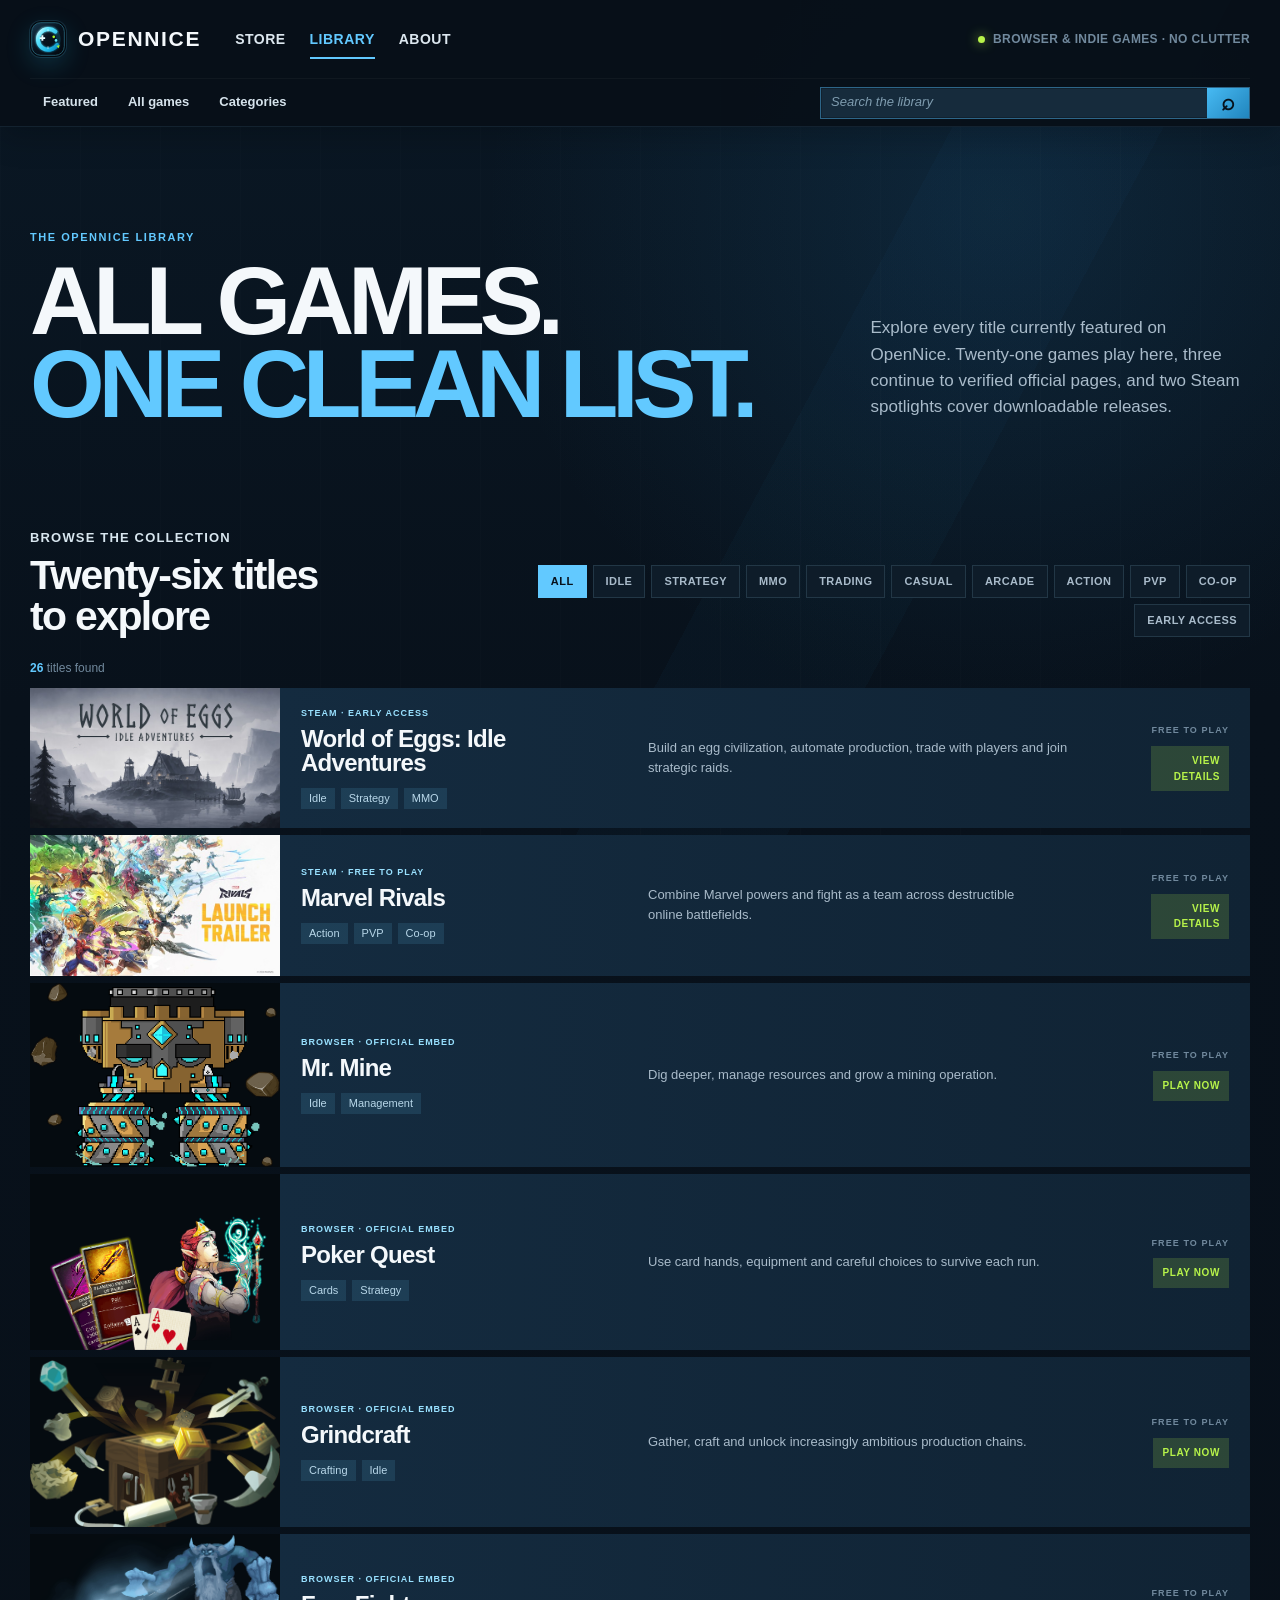
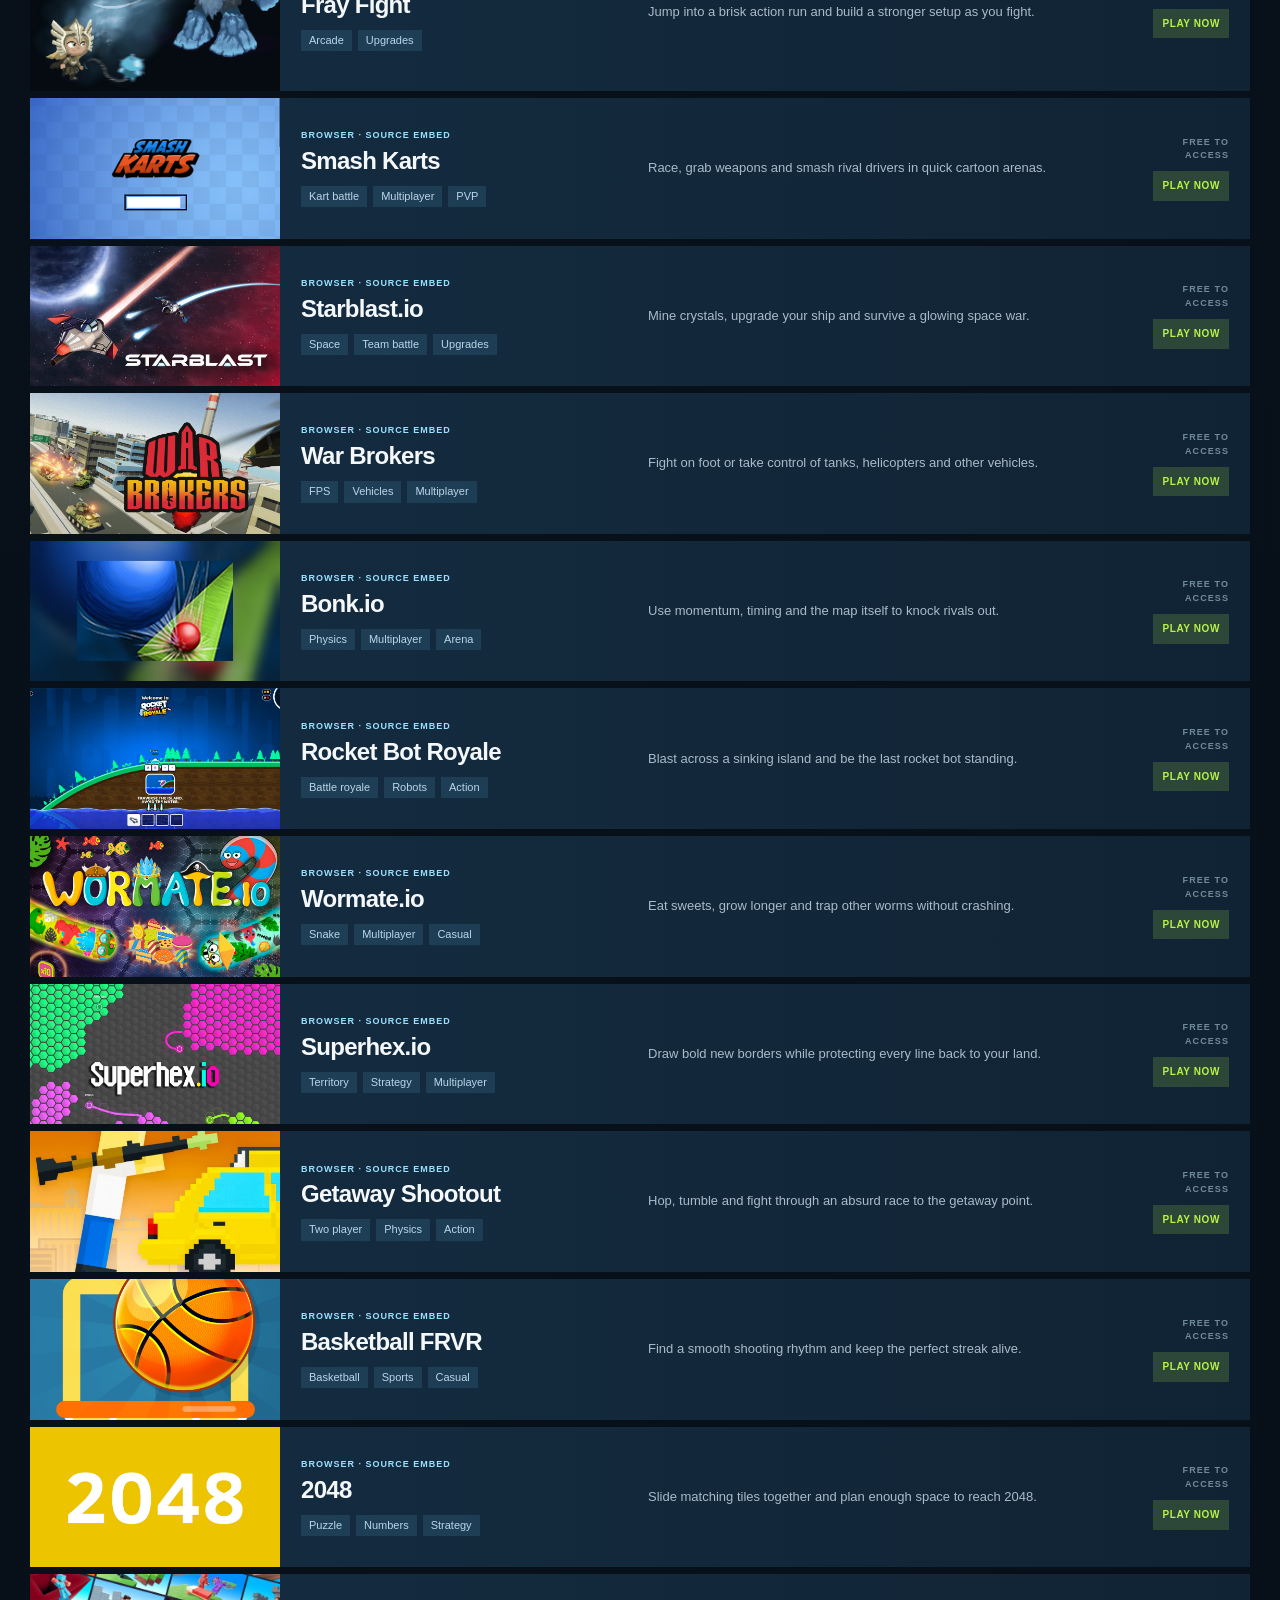
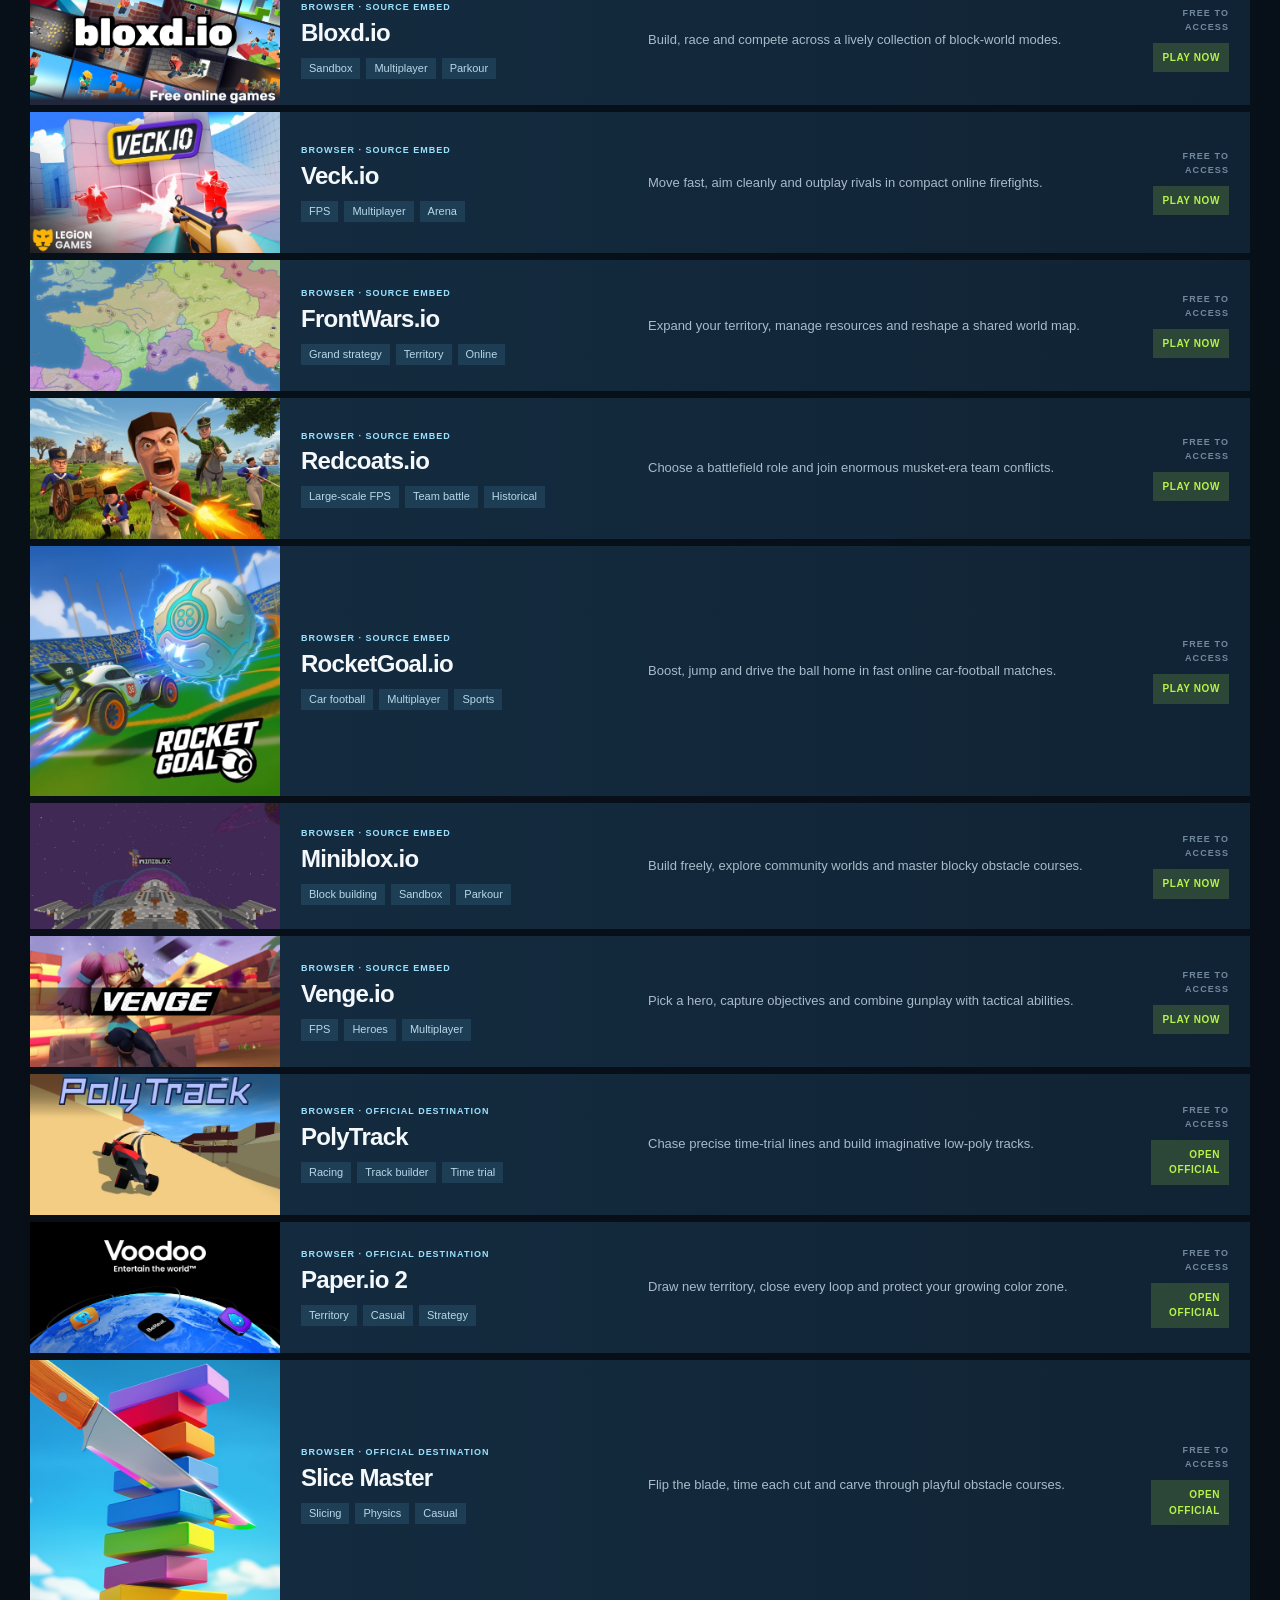
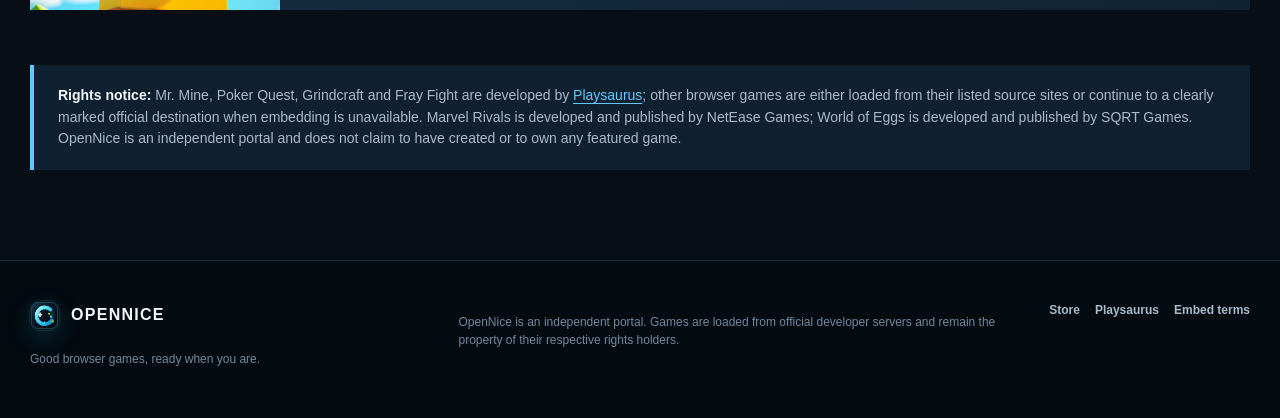
==== commit 8090985c: "feat: add ten curated game listings" ====
--- a/catalog.html
+++ b/catalog.html
@@ -8,22 +8,22 @@
     <title>All Browser Games &amp; Indie Spotlights | OpenNice</title>
     <meta
       name="description"
-      content="Browse fourteen playable browser games plus detailed Steam spotlights for Marvel Rivals and World of Eggs: Idle Adventures."
+      content="Browse 24 browser games and two detailed Steam spotlights. Play 21 games here or continue to three verified official destinations."
     >
     <meta name="robots" content="index, follow, max-image-preview:large">
     <link rel="canonical" href="https://opennice.online/catalog.html">
     <meta name="theme-color" content="#0b141f">
     <meta property="og:type" content="website">
     <meta property="og:title" content="All Browser Games &amp; Indie Spotlights">
-    <meta property="og:description" content="Fourteen playable web games and two official-source Steam spotlights.">
+    <meta property="og:description" content="Twenty-four browser titles and two official-source Steam spotlights.">
     <meta property="og:url" content="https://opennice.online/catalog.html">
     <meta property="og:image" content="https://opennice.online/assets/marvel-rivals/trailer-poster.jpg">
     <link rel="icon" href="favicon.svg?v=20260728c" type="image/svg+xml">
     <link rel="apple-touch-icon" href="apple-touch-icon.png?v=20260728c">
     <link rel="stylesheet" href="styles.css?v=20260728c">
     <!-- 关键模块：共享游戏数据先于目录脚本执行，保证搜索与筛选能识别动态条目。 -->
-    <script src="browser-games.js?v=20260728b" defer></script>
-    <script src="site.js?v=20260728b" defer></script>
+    <script src="browser-games.js?v=20260729a" defer></script>
+    <script src="site.js?v=20260729a" defer></script>
 
     <script type="application/ld+json">
       {
@@ -78,8 +78,8 @@
           <h1>All games.<br><span>One clean list.</span></h1>
         </div>
         <p>
-          Explore every title currently featured on OpenNice. Fifteen games play directly
-          in your browser; Steam spotlights open their official store pages.
+          Explore every title currently featured on OpenNice. Twenty-one games play here,
+          three continue to verified official pages, and two Steam spotlights cover downloadable releases.
         </p>
       </section>
 
@@ -87,7 +87,7 @@
         <div class="catalog-toolbar">
           <div>
             <p class="section-kicker">Browse the collection</p>
-            <h2 id="collection-title">Sixteen titles to explore</h2>
+            <h2 id="collection-title">Twenty-six titles to explore</h2>
           </div>
           <div class="filter-row" role="group" aria-label="Filter games">
             <button class="filter-button is-active" type="button" data-filter="all" aria-pressed="true">All</button>
@@ -105,7 +105,7 @@
         </div>
 
         <p class="result-count" aria-live="polite">
-          <strong data-result-count>16</strong> <span data-result-label>titles</span> found
+          <strong data-result-count>26</strong> <span data-result-label>titles</span> found
         </p>
 
         <div class="catalog-list">
@@ -219,7 +219,7 @@
             <a class="game-card-link" href="fray-fight.html" aria-label="Play Fray Fight online"></a>
           </article>
 
-          <!-- 关键模块：共享数据脚本会在此处之前插入十一款审核后的浏览器游戏。 -->
+          <!-- 关键模块：共享数据脚本会在此处之前插入二十款审核后的浏览器游戏。 -->
           <span data-imported-game-list hidden></span>
         </div>
 
@@ -233,7 +233,8 @@
         <strong>Rights notice:</strong>
         Mr. Mine, Poker Quest, Grindcraft and Fray Fight are developed by
         <a href="https://playsaurus.com" target="_blank">Playsaurus</a>;
-        other browser games are loaded from their listed source sites. Marvel Rivals
+        other browser games are either loaded from their listed source sites or continue
+        to a clearly marked official destination when embedding is unavailable. Marvel Rivals
         is developed and published by NetEase Games; World of Eggs is developed and
         published by SQRT Games. OpenNice is an independent portal and does not claim
         to have created or to own any featured game.
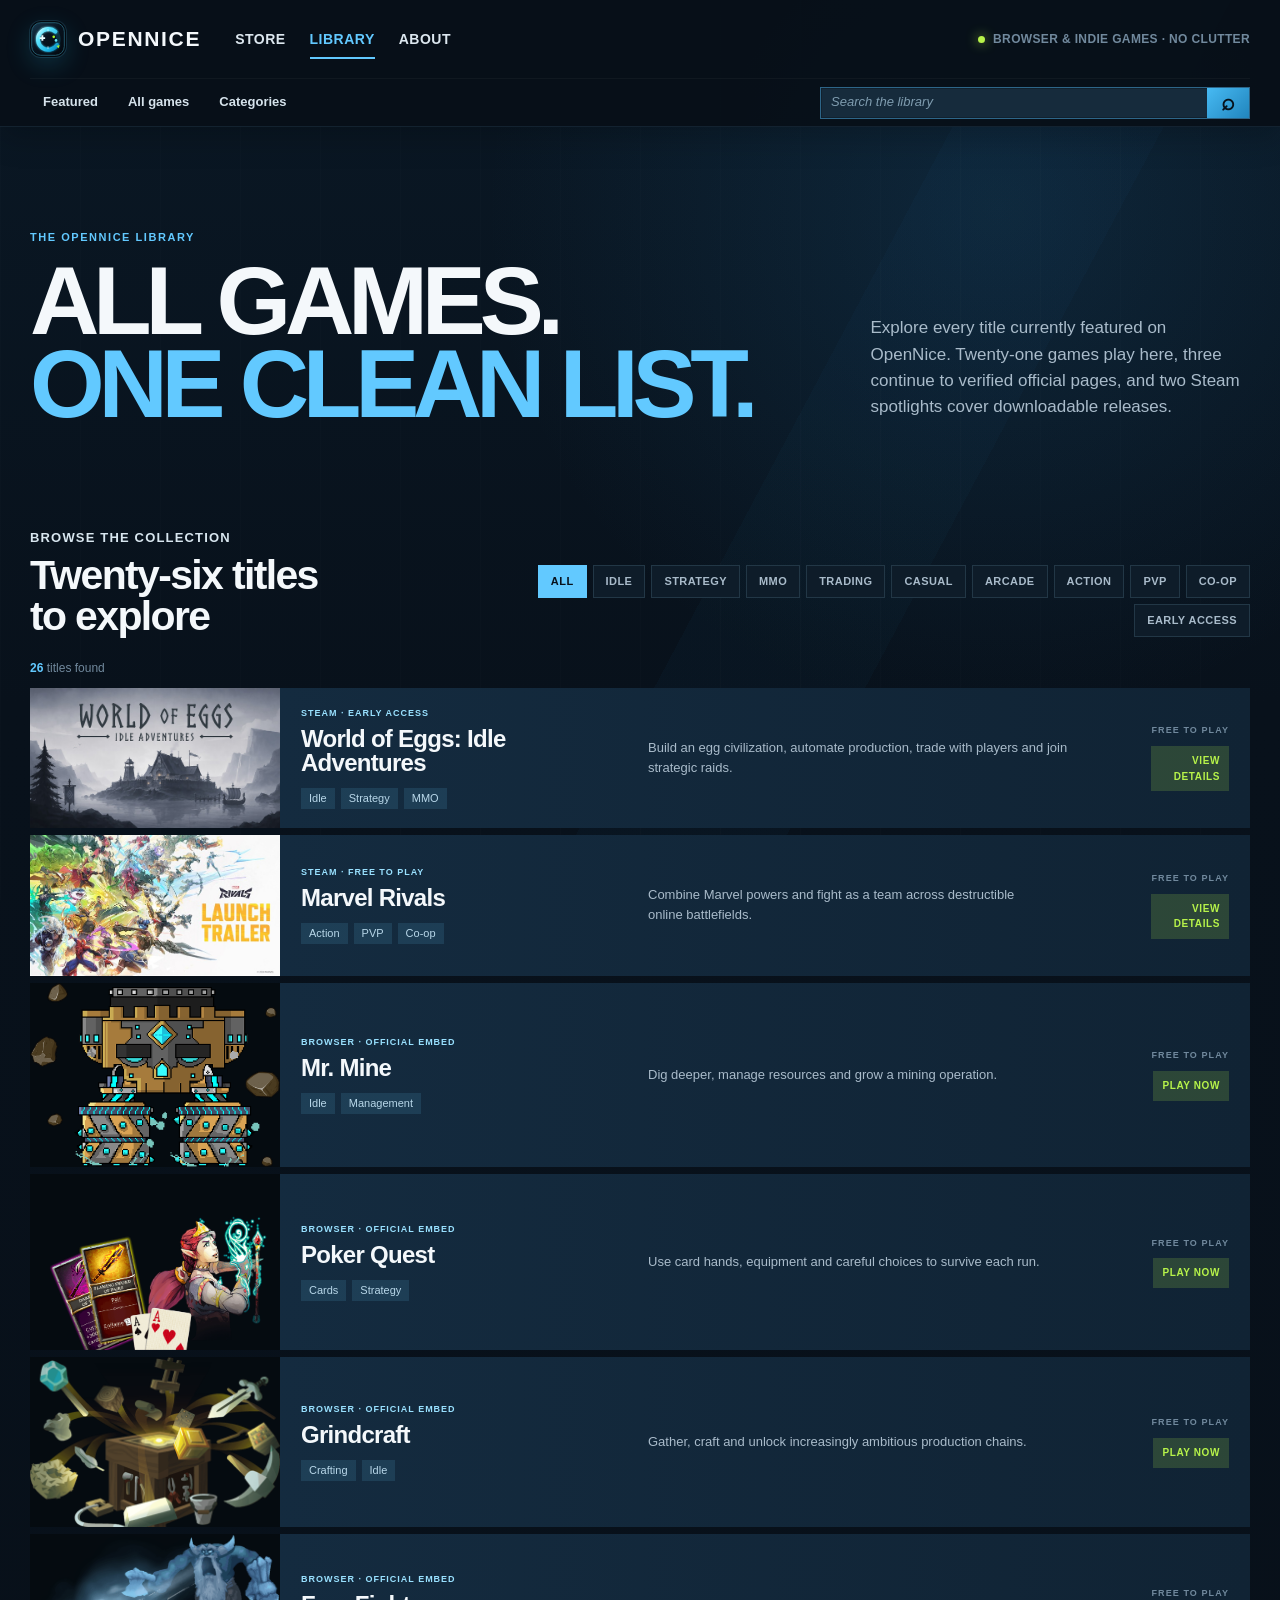
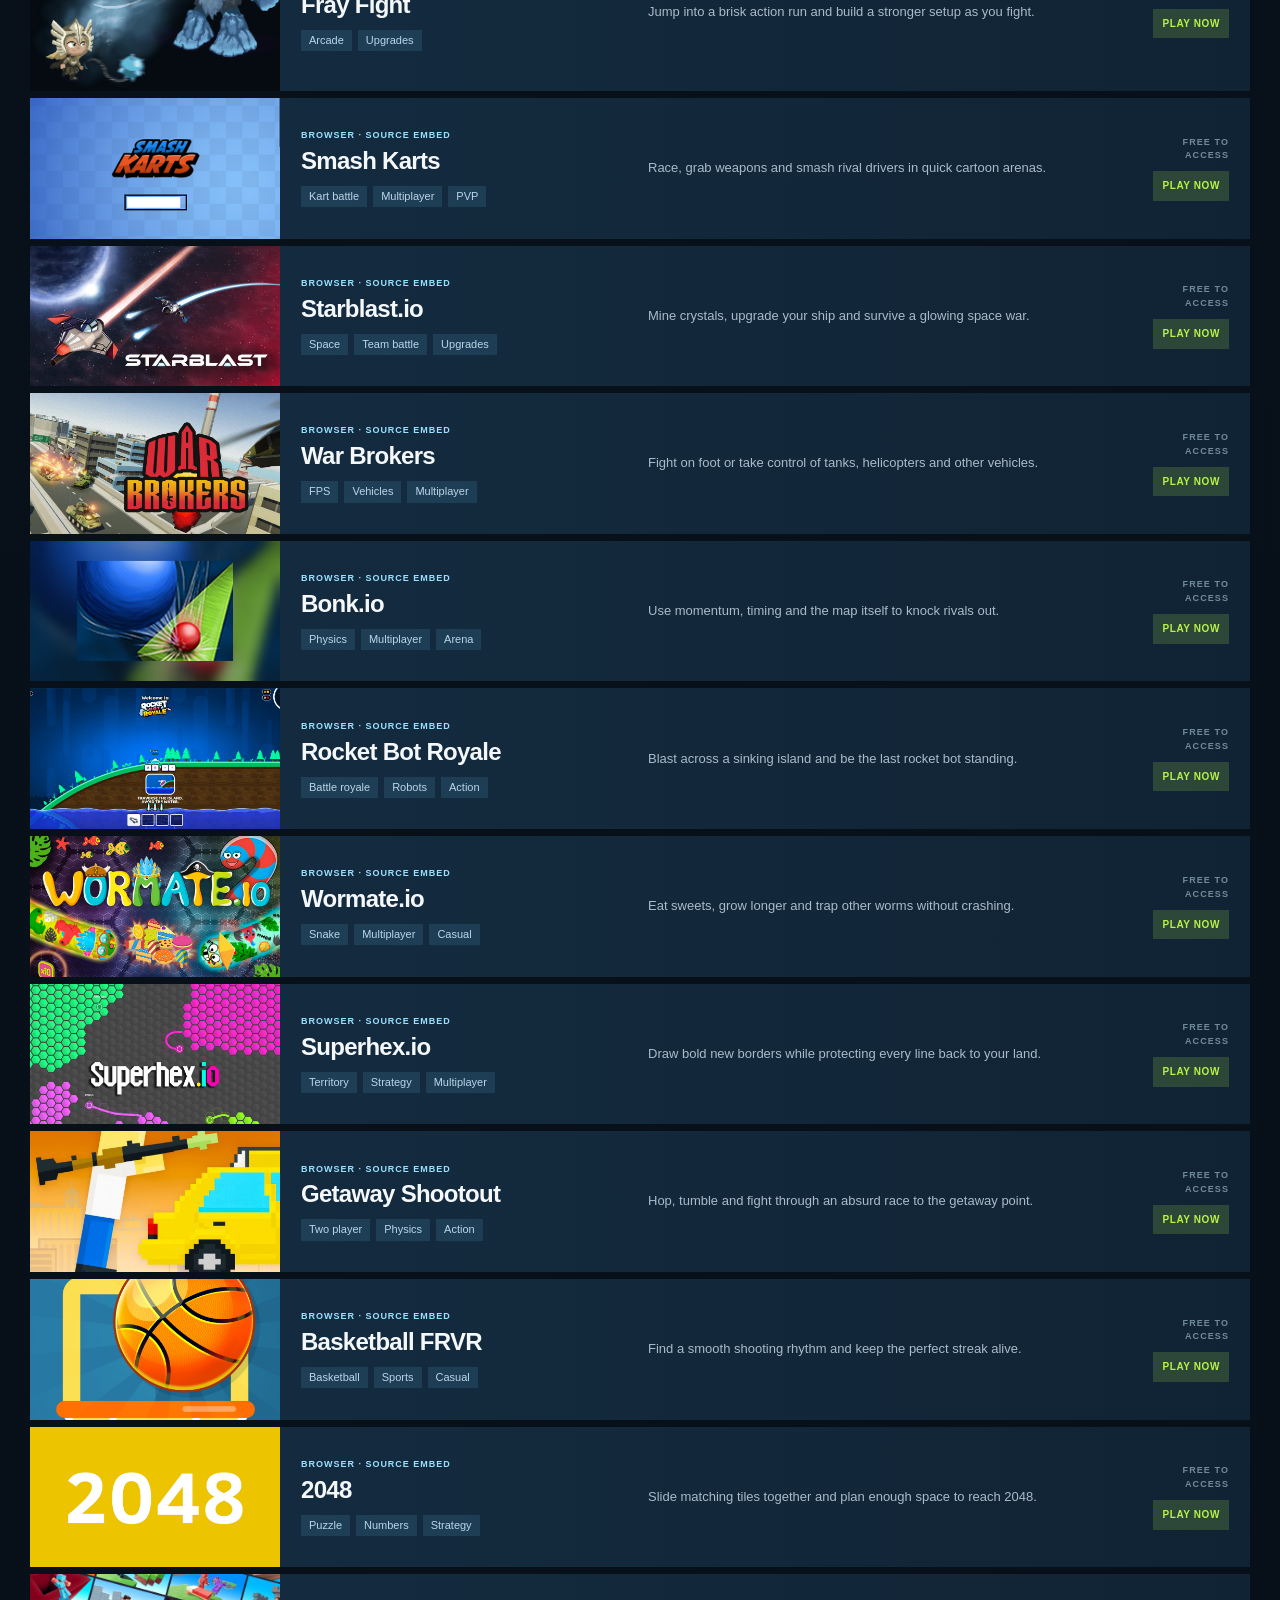
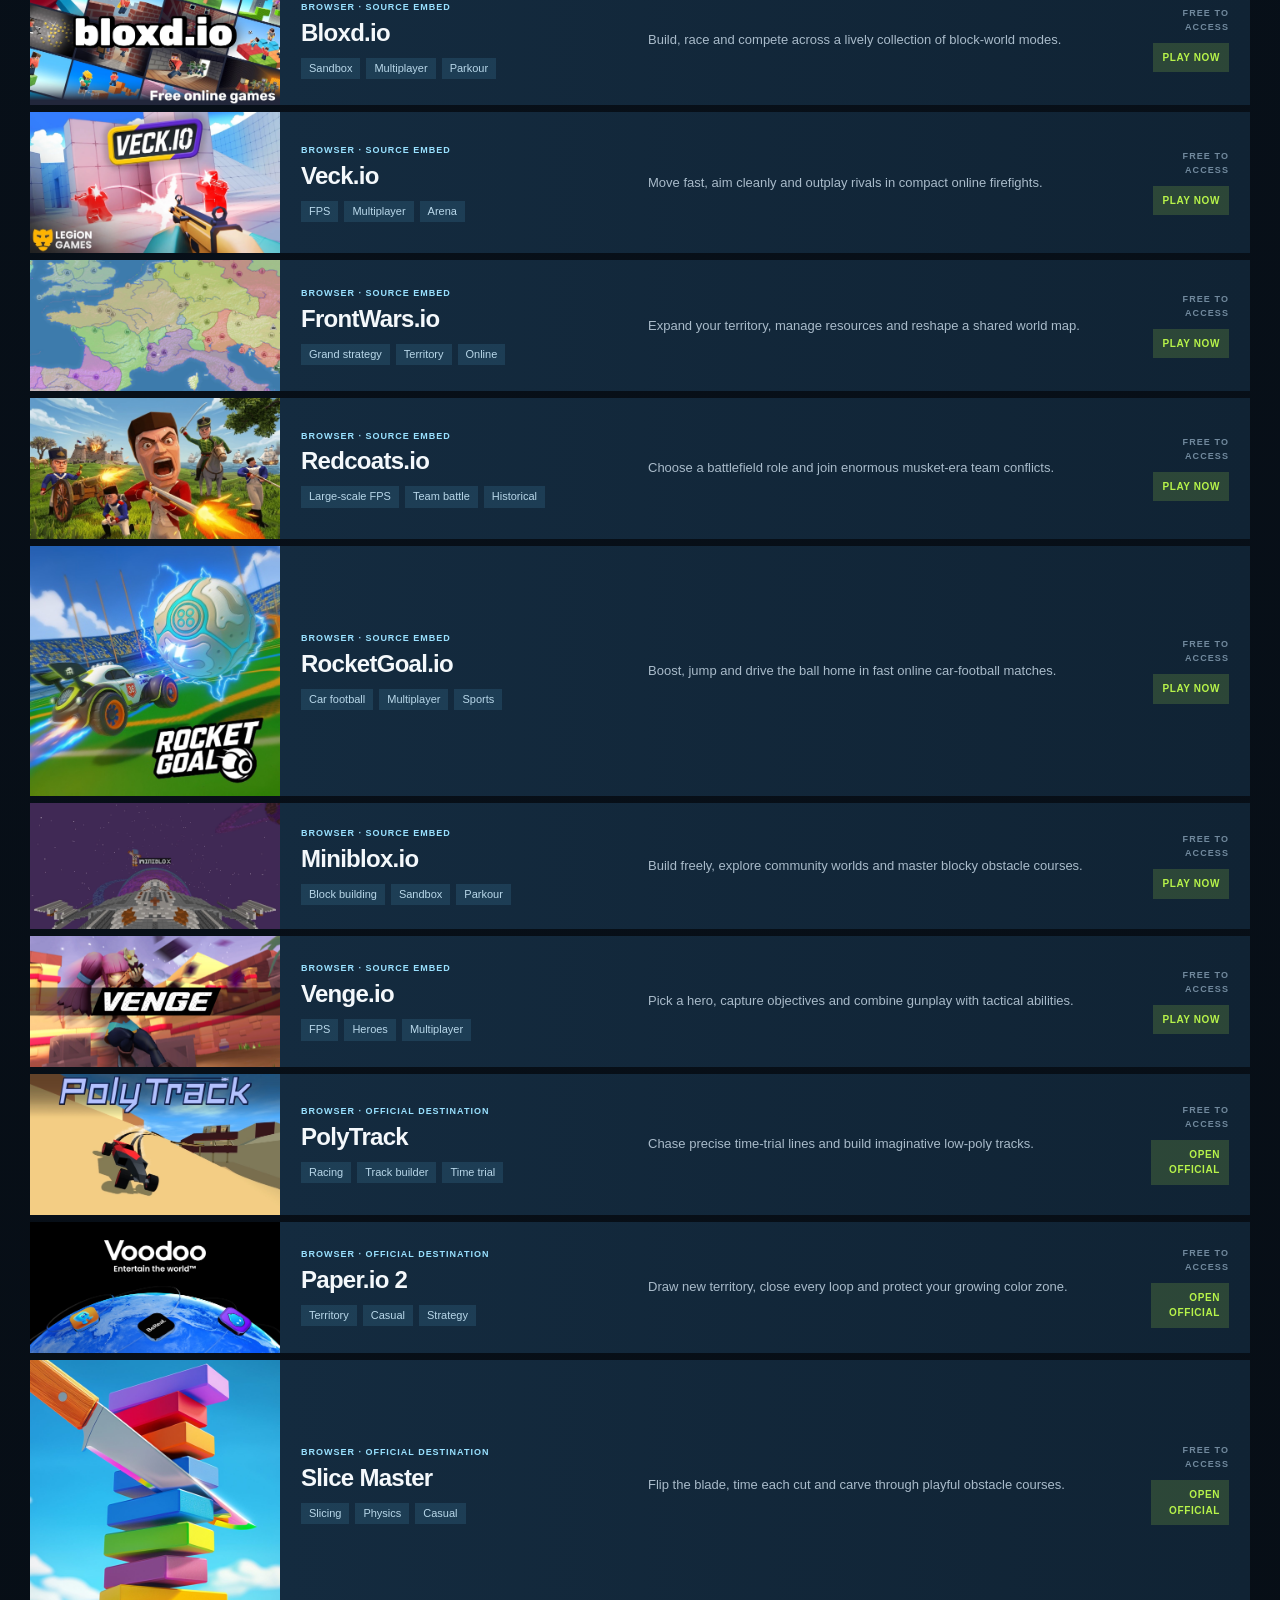
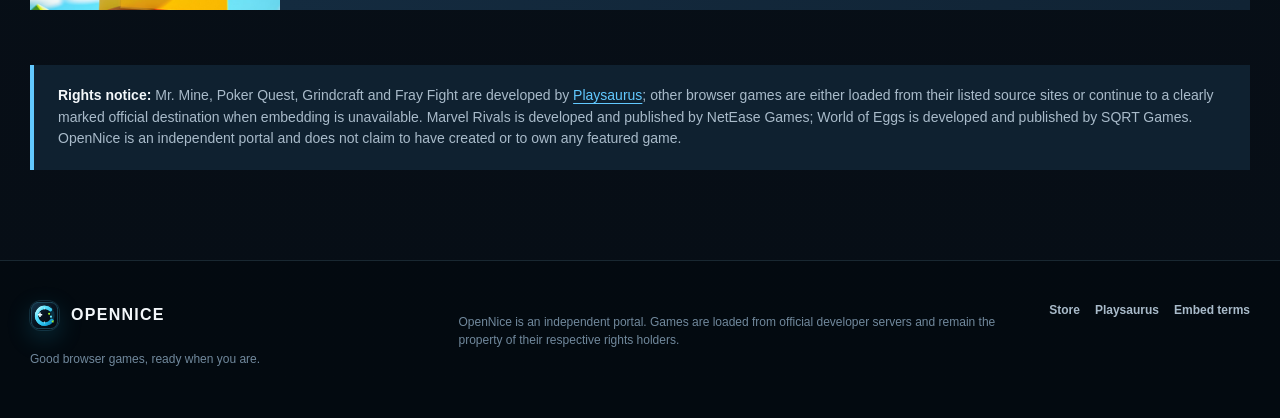
==== commit 73765e60: "fix: ship refreshed cover cache version" ====
--- a/catalog.html
+++ b/catalog.html
@@ -22,7 +22,7 @@
     <link rel="apple-touch-icon" href="apple-touch-icon.png?v=20260728c">
     <link rel="stylesheet" href="styles.css?v=20260728c">
     <!-- 关键模块：共享游戏数据先于目录脚本执行，保证搜索与筛选能识别动态条目。 -->
-    <script src="browser-games.js?v=20260729a" defer></script>
+    <script src="browser-games.js?v=20260729b" defer></script>
     <script src="site.js?v=20260729a" defer></script>
 
     <script type="application/ld+json">
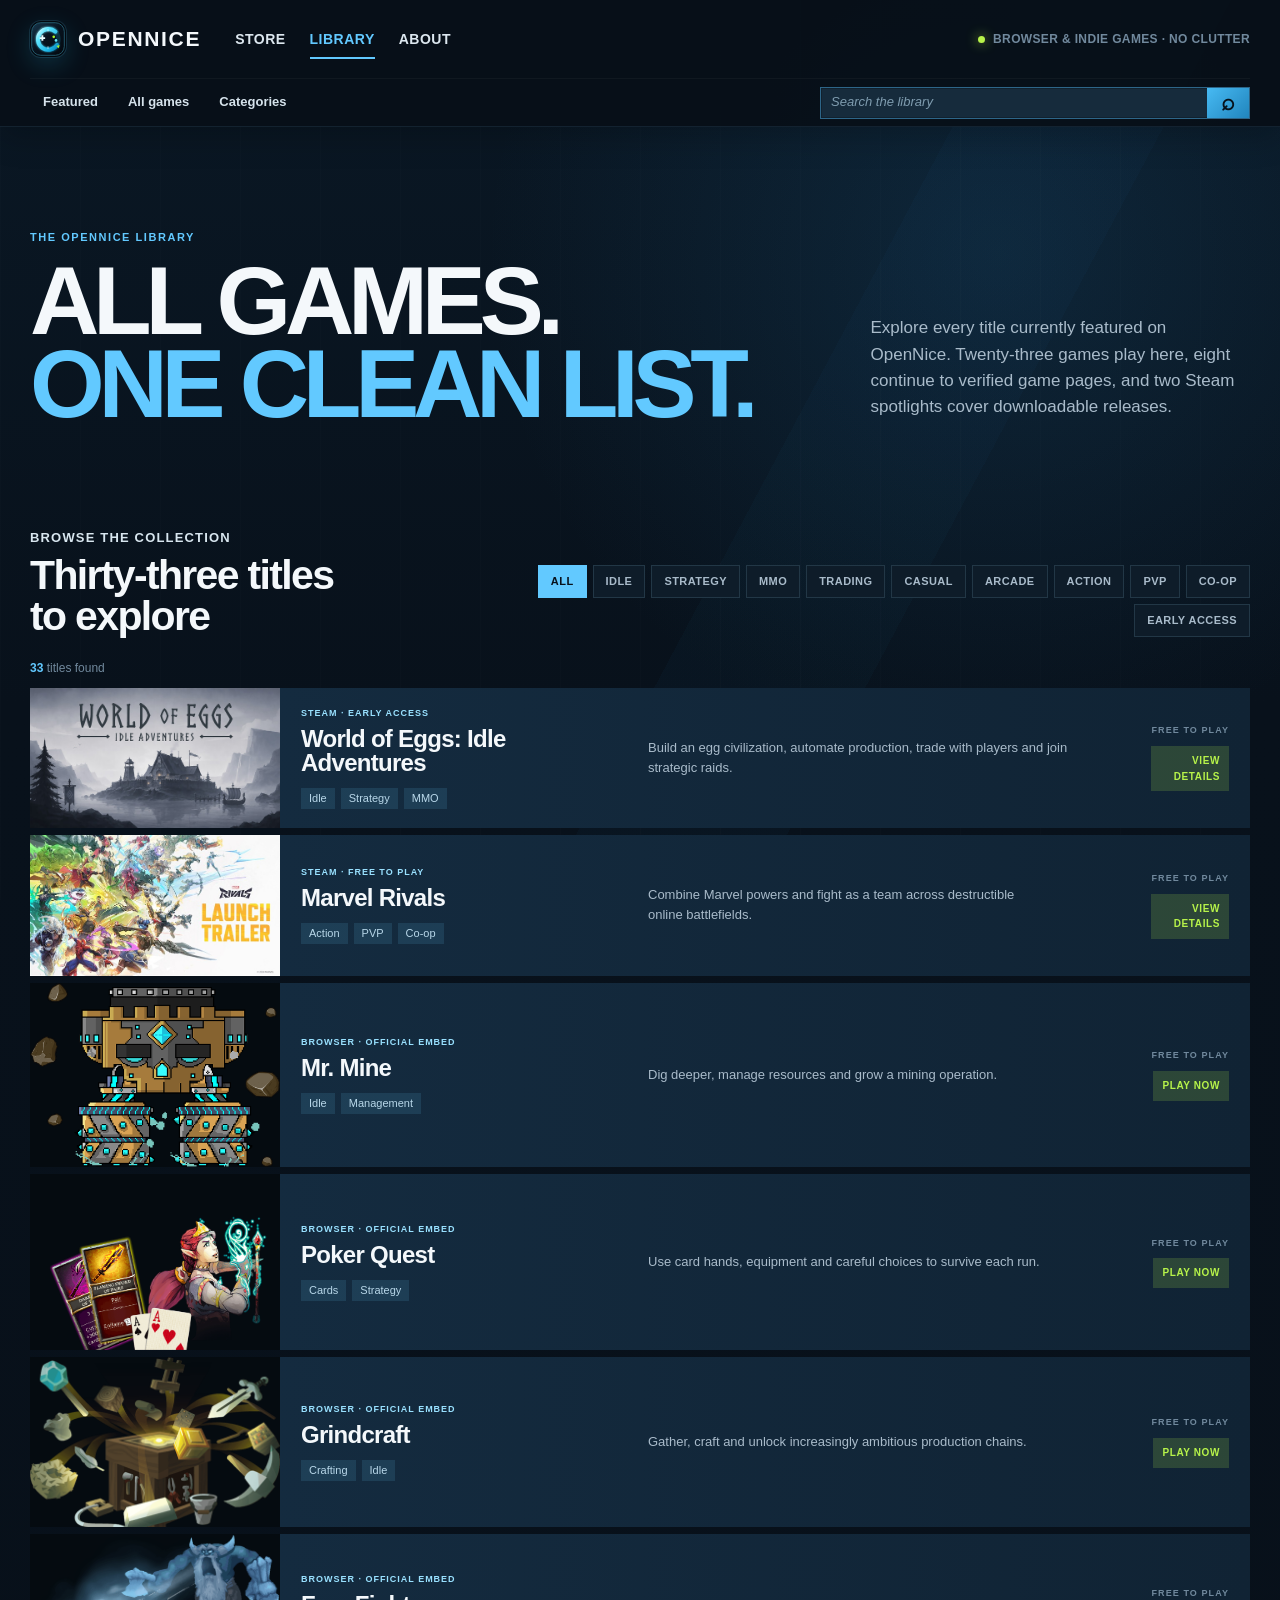
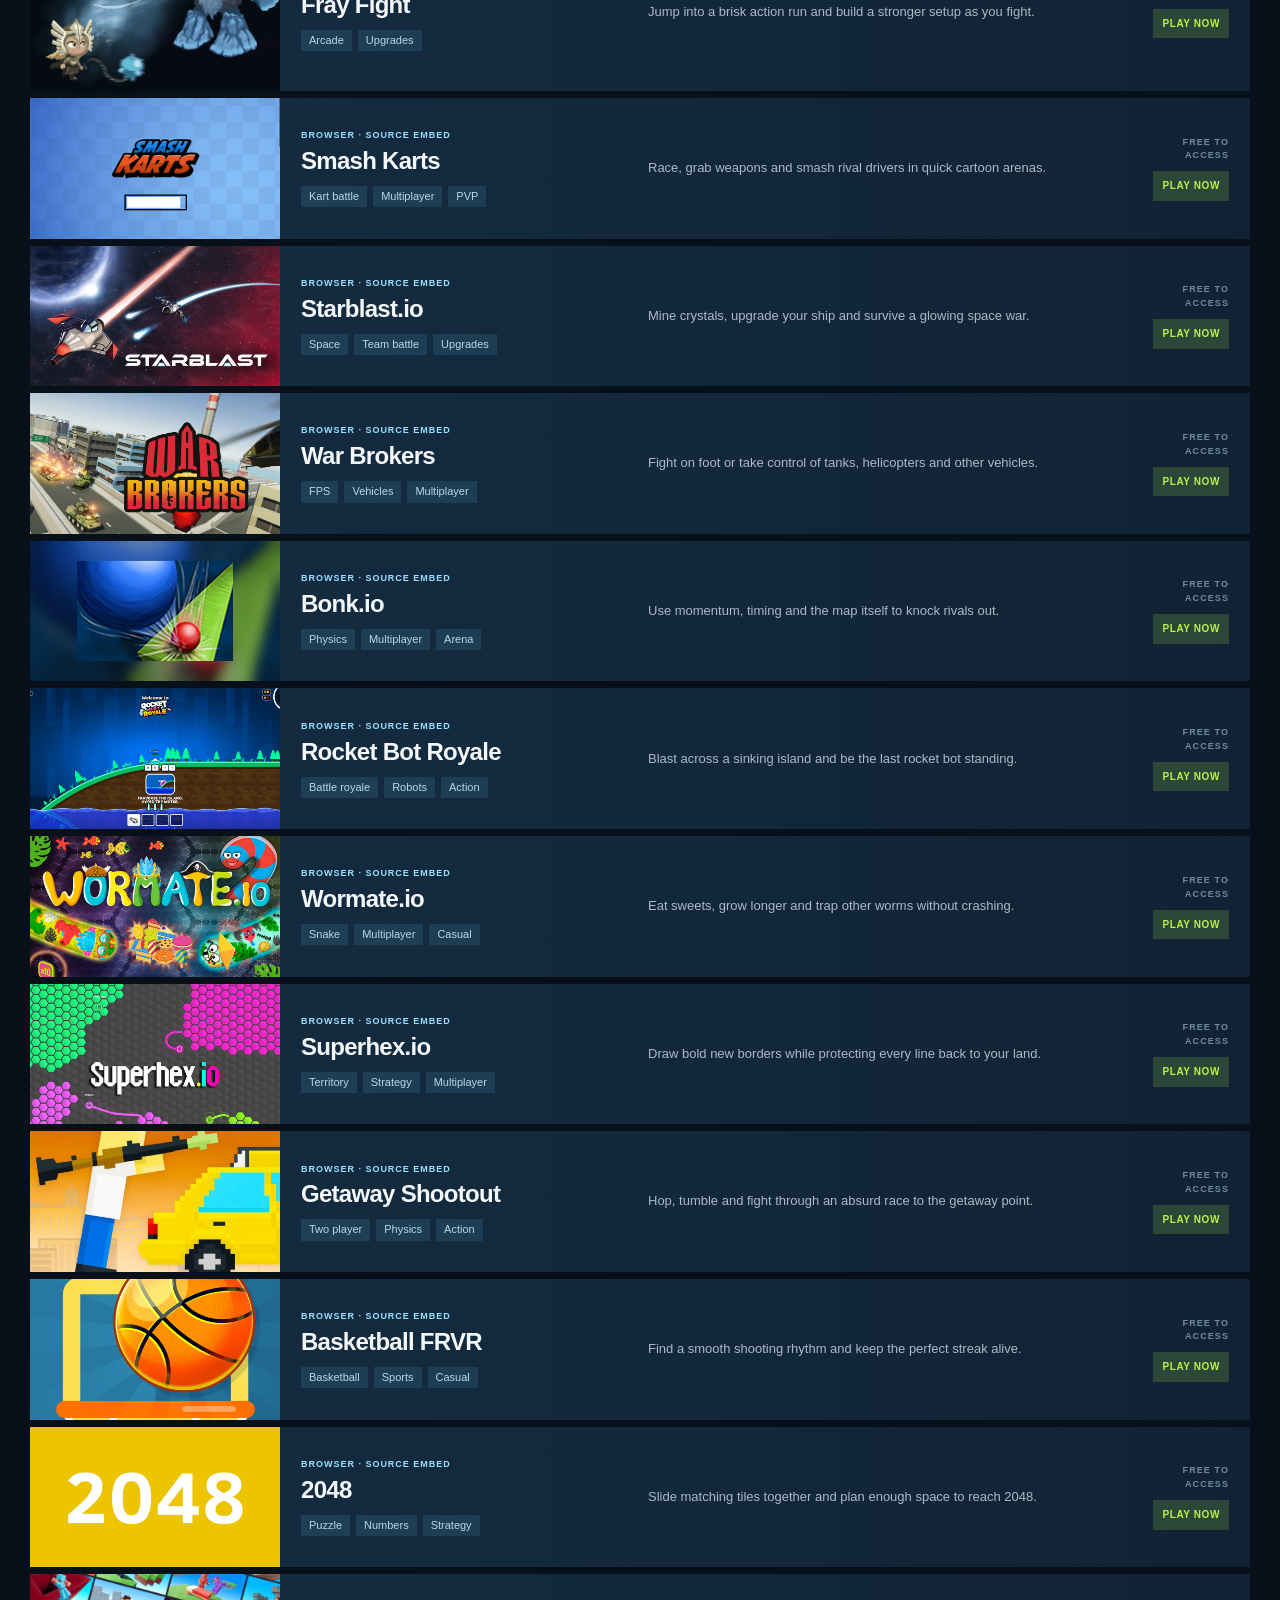
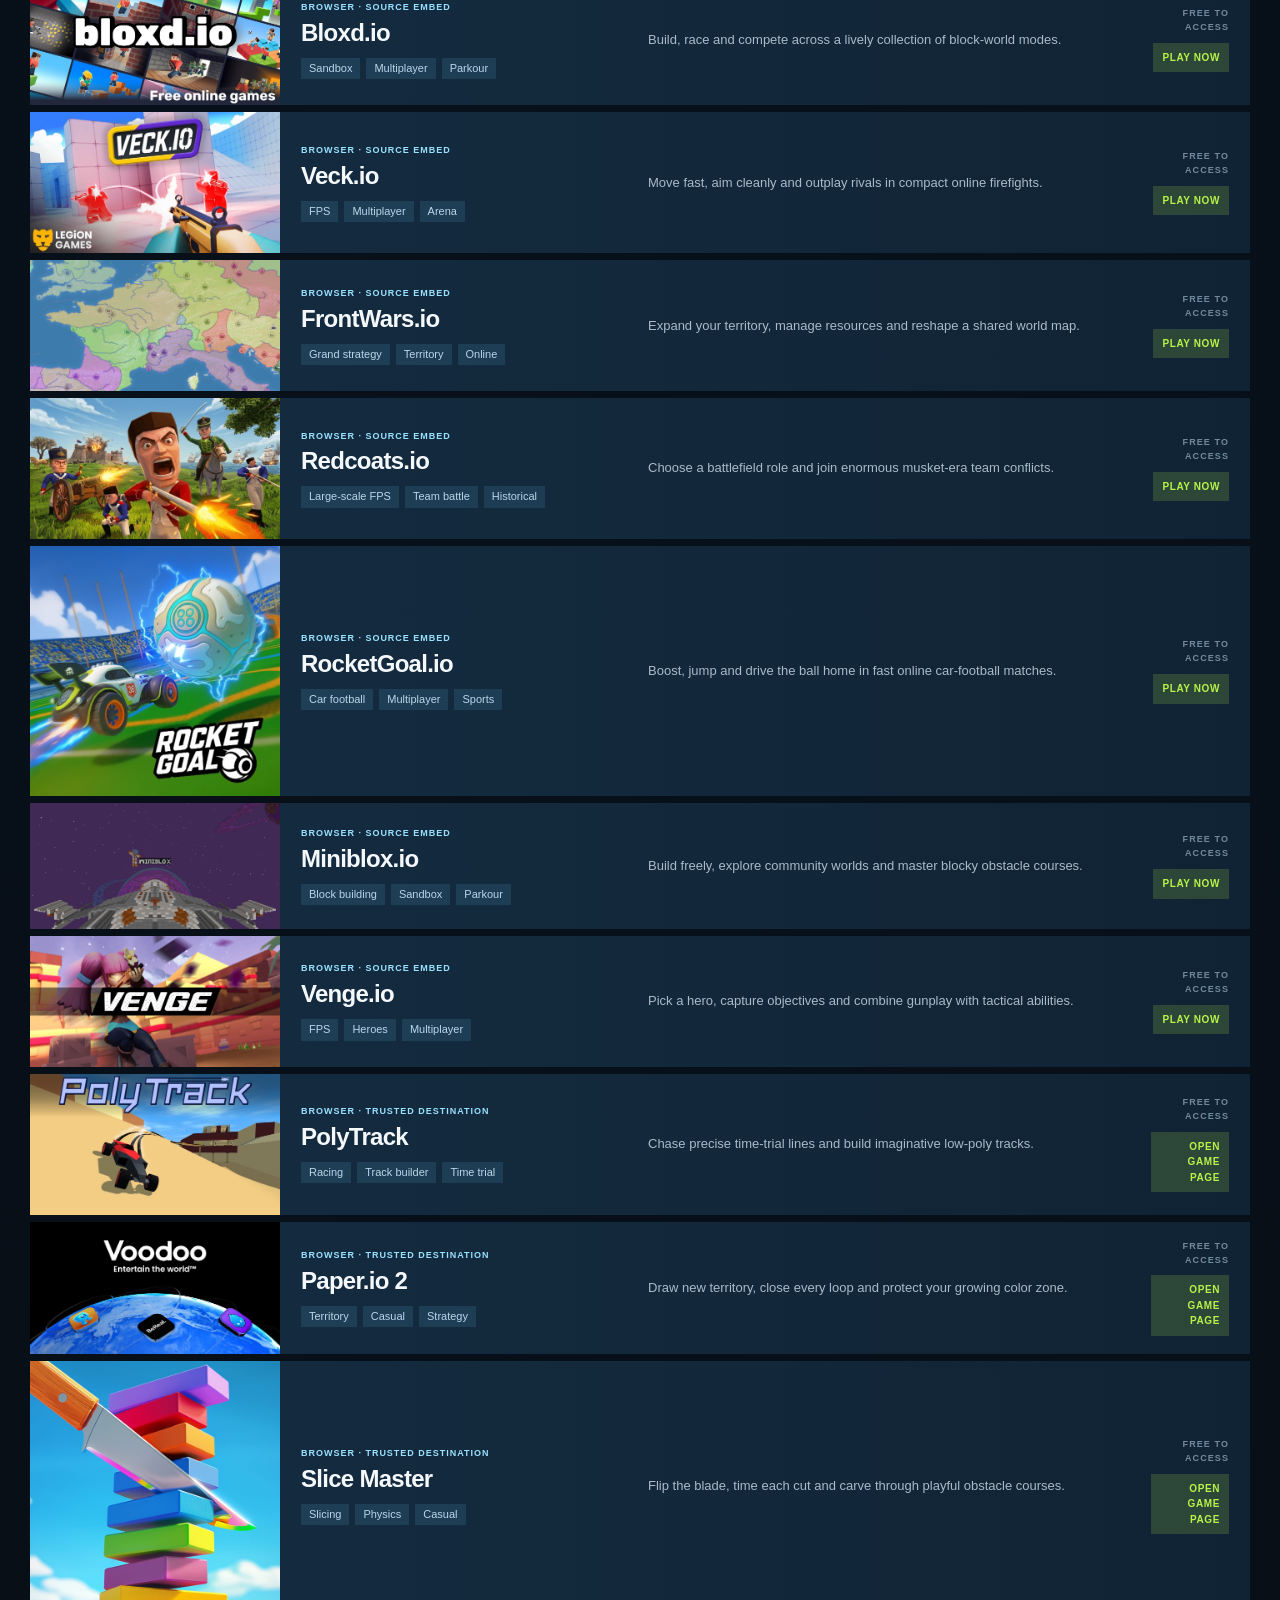
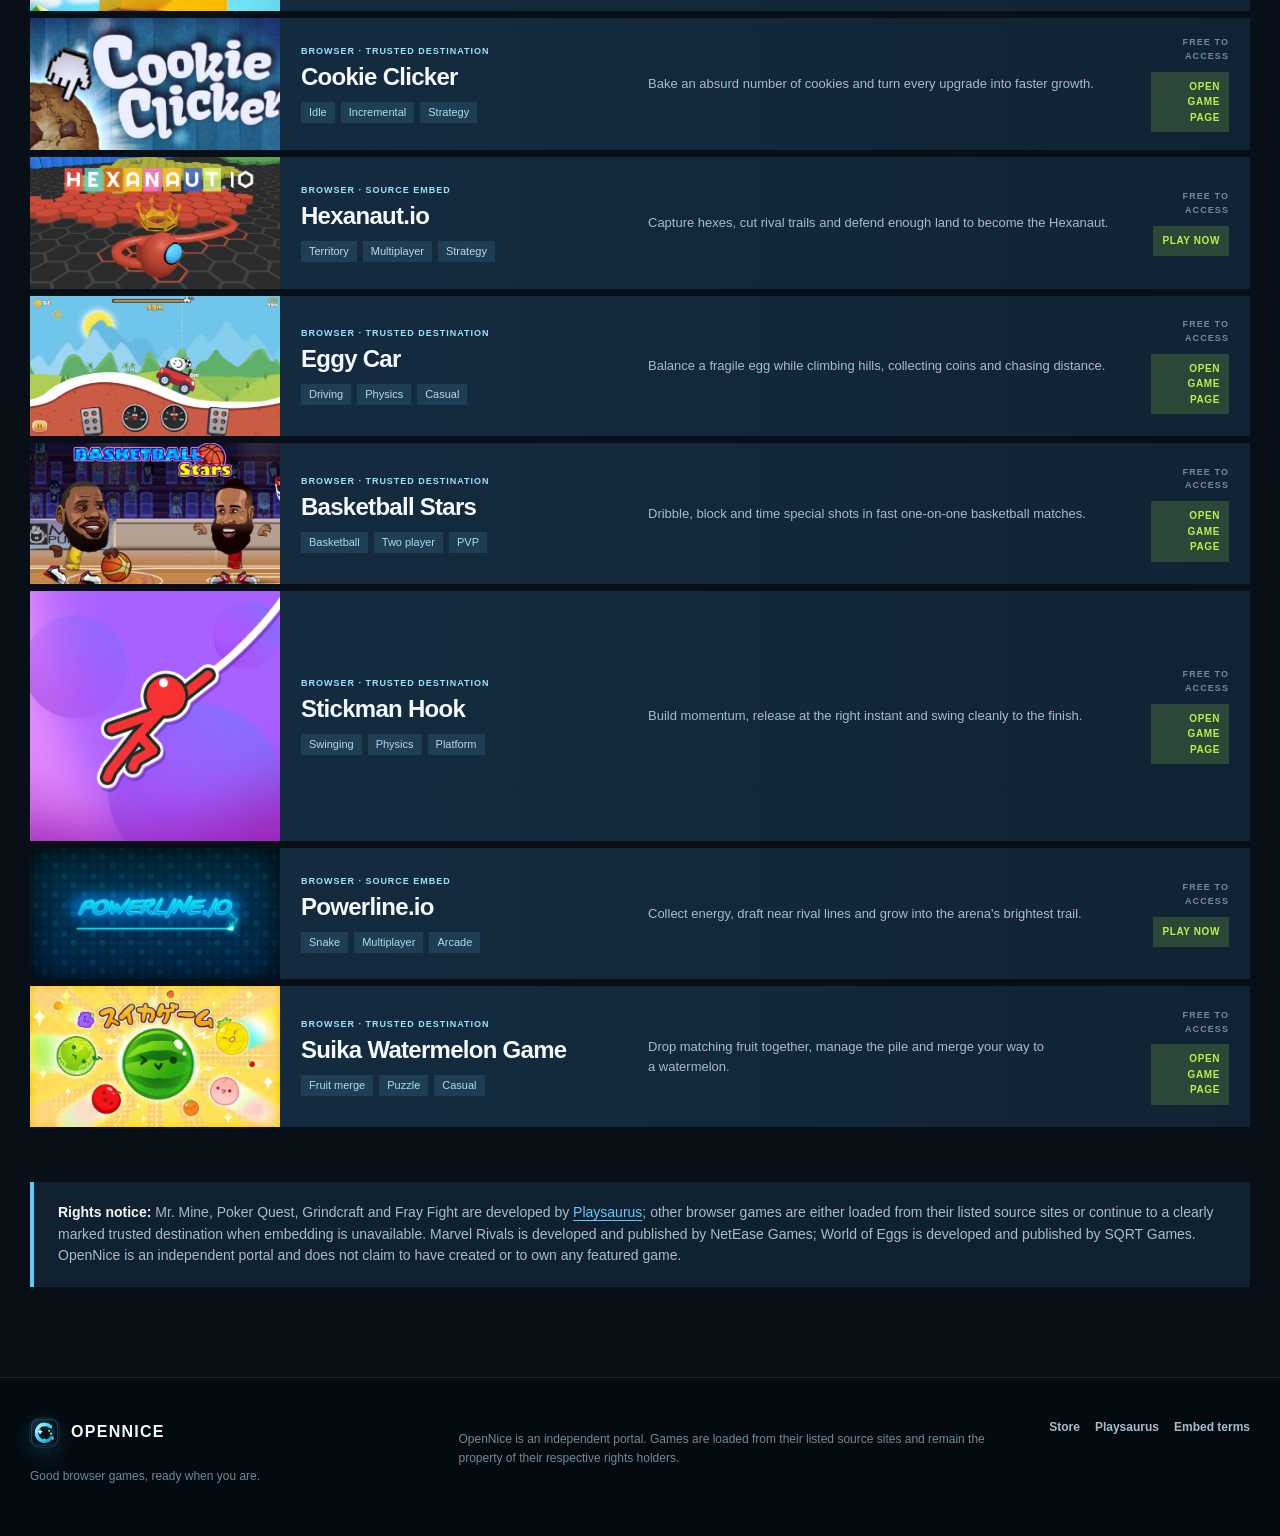
==== commit 5ff0702c: "feat: add seven curated browser games" ====
--- a/catalog.html
+++ b/catalog.html
@@ -8,22 +8,22 @@
     <title>All Browser Games &amp; Indie Spotlights | OpenNice</title>
     <meta
       name="description"
-      content="Browse 24 browser games and two detailed Steam spotlights. Play 21 games here or continue to three verified official destinations."
+      content="Browse 31 browser games and two detailed Steam spotlights. Play 23 games here or continue to eight verified game destinations."
     >
     <meta name="robots" content="index, follow, max-image-preview:large">
     <link rel="canonical" href="https://opennice.online/catalog.html">
     <meta name="theme-color" content="#0b141f">
     <meta property="og:type" content="website">
     <meta property="og:title" content="All Browser Games &amp; Indie Spotlights">
-    <meta property="og:description" content="Twenty-four browser titles and two official-source Steam spotlights.">
+    <meta property="og:description" content="Thirty-one browser titles and two official-source Steam spotlights.">
     <meta property="og:url" content="https://opennice.online/catalog.html">
     <meta property="og:image" content="https://opennice.online/assets/marvel-rivals/trailer-poster.jpg">
     <link rel="icon" href="favicon.svg?v=20260728c" type="image/svg+xml">
     <link rel="apple-touch-icon" href="apple-touch-icon.png?v=20260728c">
     <link rel="stylesheet" href="styles.css?v=20260728c">
     <!-- 关键模块：共享游戏数据先于目录脚本执行，保证搜索与筛选能识别动态条目。 -->
-    <script src="browser-games.js?v=20260729b" defer></script>
-    <script src="site.js?v=20260729a" defer></script>
+    <script src="browser-games.js?v=20260729d" defer></script>
+    <script src="site.js?v=20260729d" defer></script>
 
     <script type="application/ld+json">
       {
@@ -78,8 +78,8 @@
           <h1>All games.<br><span>One clean list.</span></h1>
         </div>
         <p>
-          Explore every title currently featured on OpenNice. Twenty-one games play here,
-          three continue to verified official pages, and two Steam spotlights cover downloadable releases.
+          Explore every title currently featured on OpenNice. Twenty-three games play here,
+          eight continue to verified game pages, and two Steam spotlights cover downloadable releases.
         </p>
       </section>
 
@@ -87,7 +87,7 @@
         <div class="catalog-toolbar">
           <div>
             <p class="section-kicker">Browse the collection</p>
-            <h2 id="collection-title">Twenty-six titles to explore</h2>
+            <h2 id="collection-title">Thirty-three titles to explore</h2>
           </div>
           <div class="filter-row" role="group" aria-label="Filter games">
             <button class="filter-button is-active" type="button" data-filter="all" aria-pressed="true">All</button>
@@ -105,7 +105,7 @@
         </div>
 
         <p class="result-count" aria-live="polite">
-          <strong data-result-count>26</strong> <span data-result-label>titles</span> found
+          <strong data-result-count>33</strong> <span data-result-label>titles</span> found
         </p>
 
         <div class="catalog-list">
@@ -234,7 +234,7 @@
         Mr. Mine, Poker Quest, Grindcraft and Fray Fight are developed by
         <a href="https://playsaurus.com" target="_blank">Playsaurus</a>;
         other browser games are either loaded from their listed source sites or continue
-        to a clearly marked official destination when embedding is unavailable. Marvel Rivals
+        to a clearly marked trusted destination when embedding is unavailable. Marvel Rivals
         is developed and published by NetEase Games; World of Eggs is developed and
         published by SQRT Games. OpenNice is an independent portal and does not claim
         to have created or to own any featured game.
@@ -248,8 +248,8 @@
           <p>Good browser games, ready when you are.</p>
         </div>
         <p>
-          OpenNice is an independent portal. Games are loaded from official developer
-          servers and remain the property of their respective rights holders.
+          OpenNice is an independent portal. Games are loaded from their listed source
+          sites and remain the property of their respective rights holders.
         </p>
         <div class="footer-links">
           <a href="index.html">Store</a>
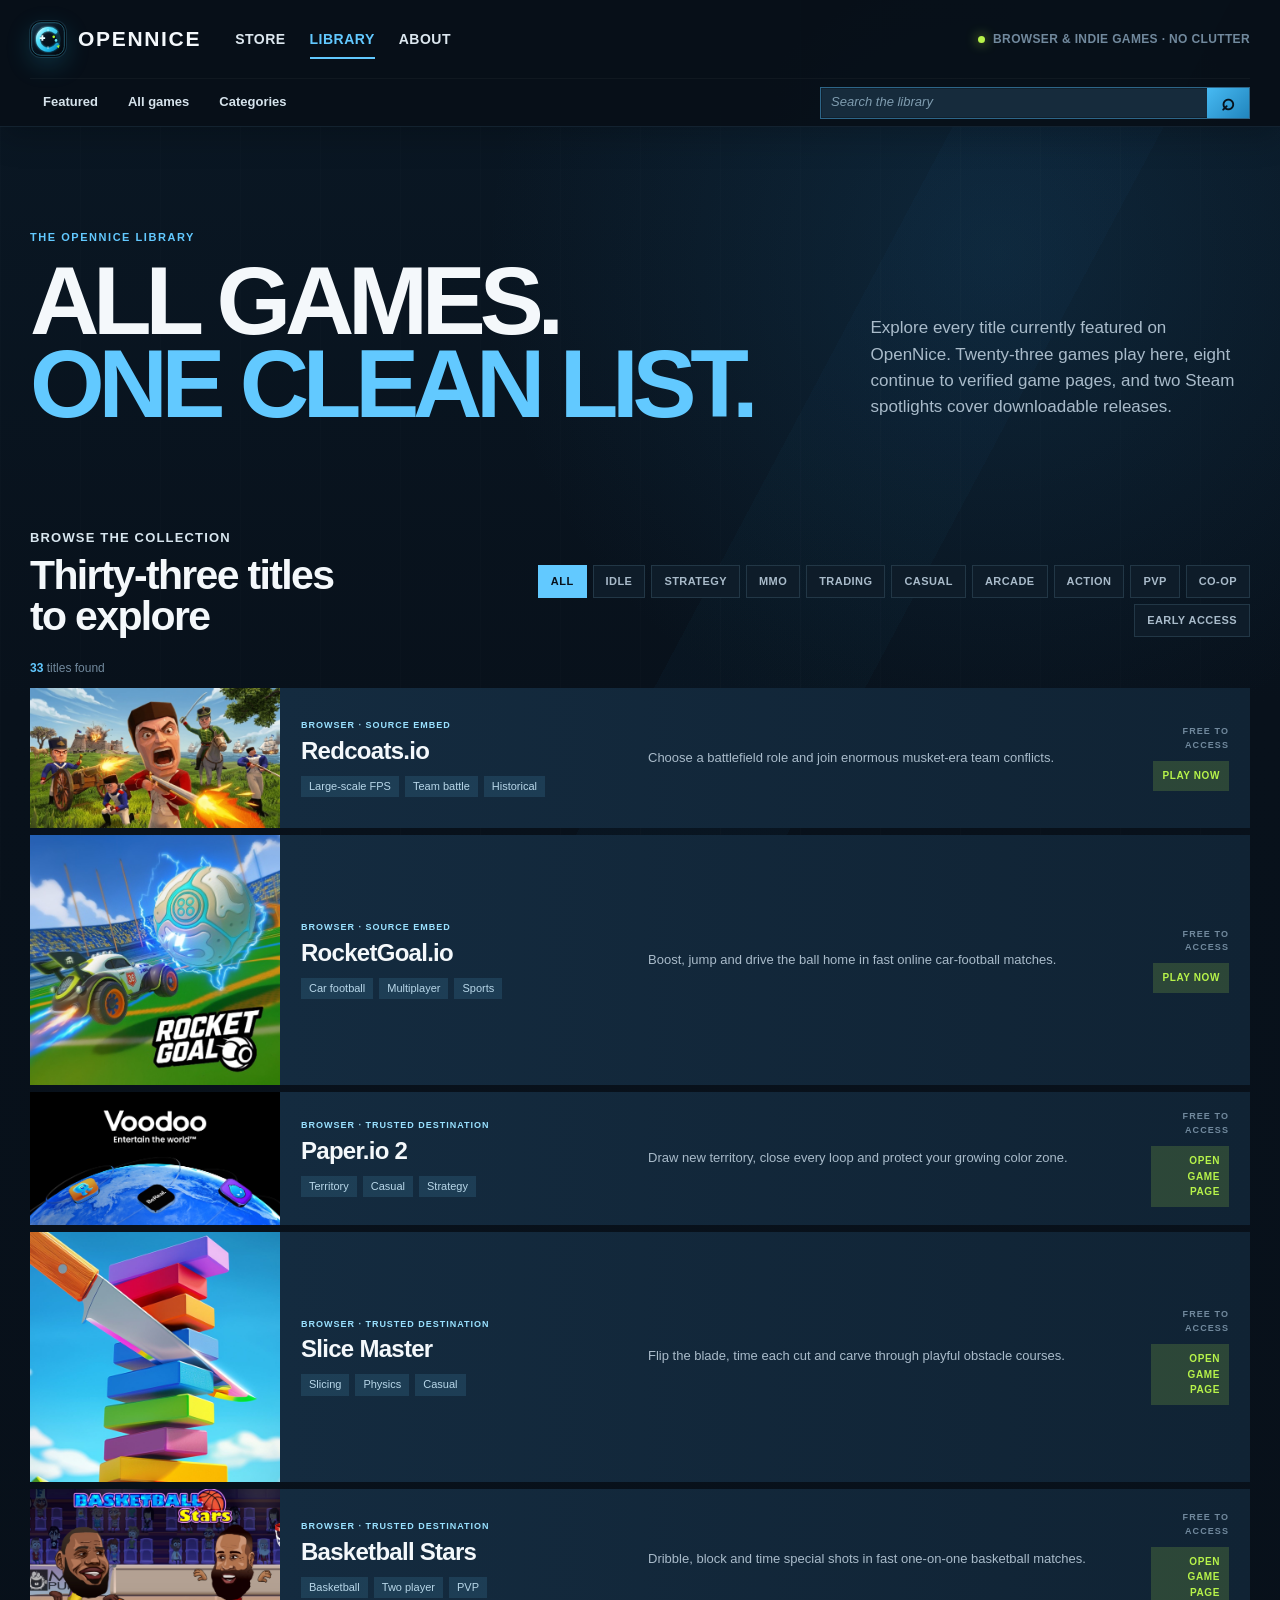
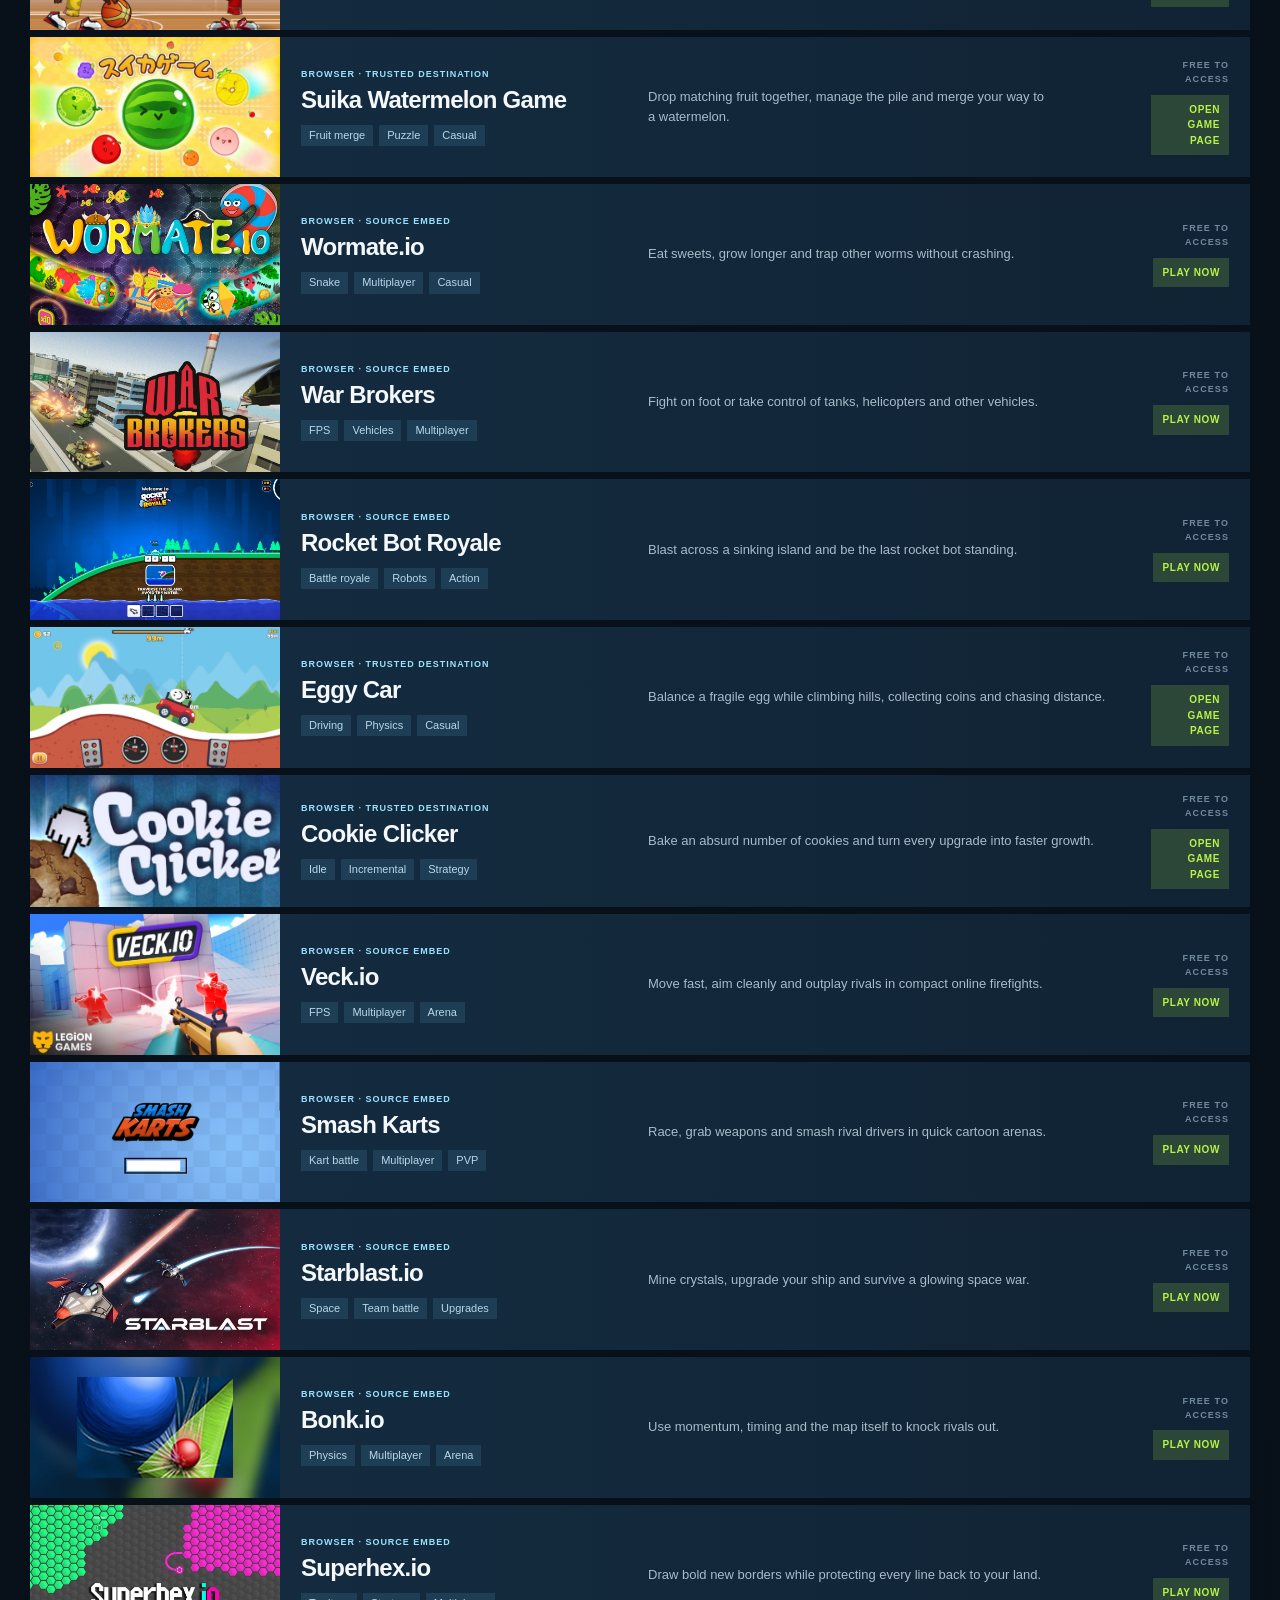
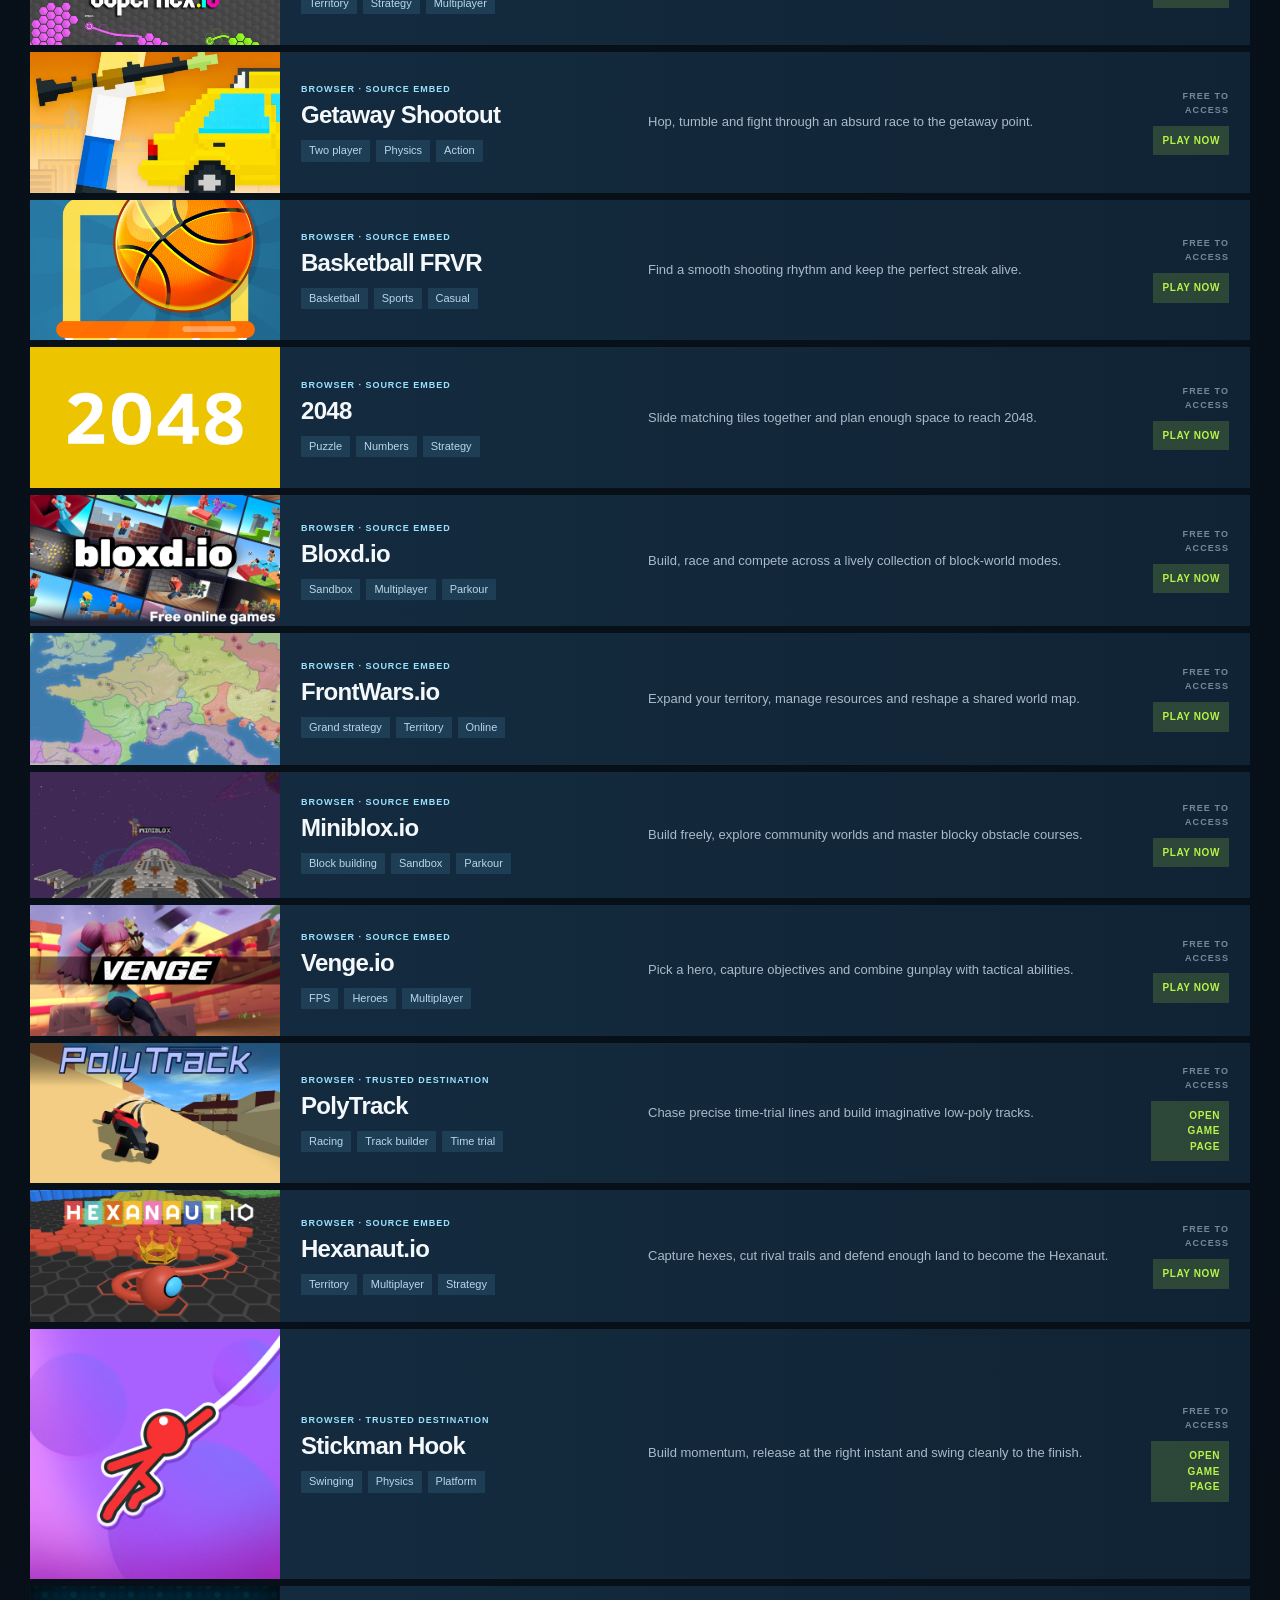
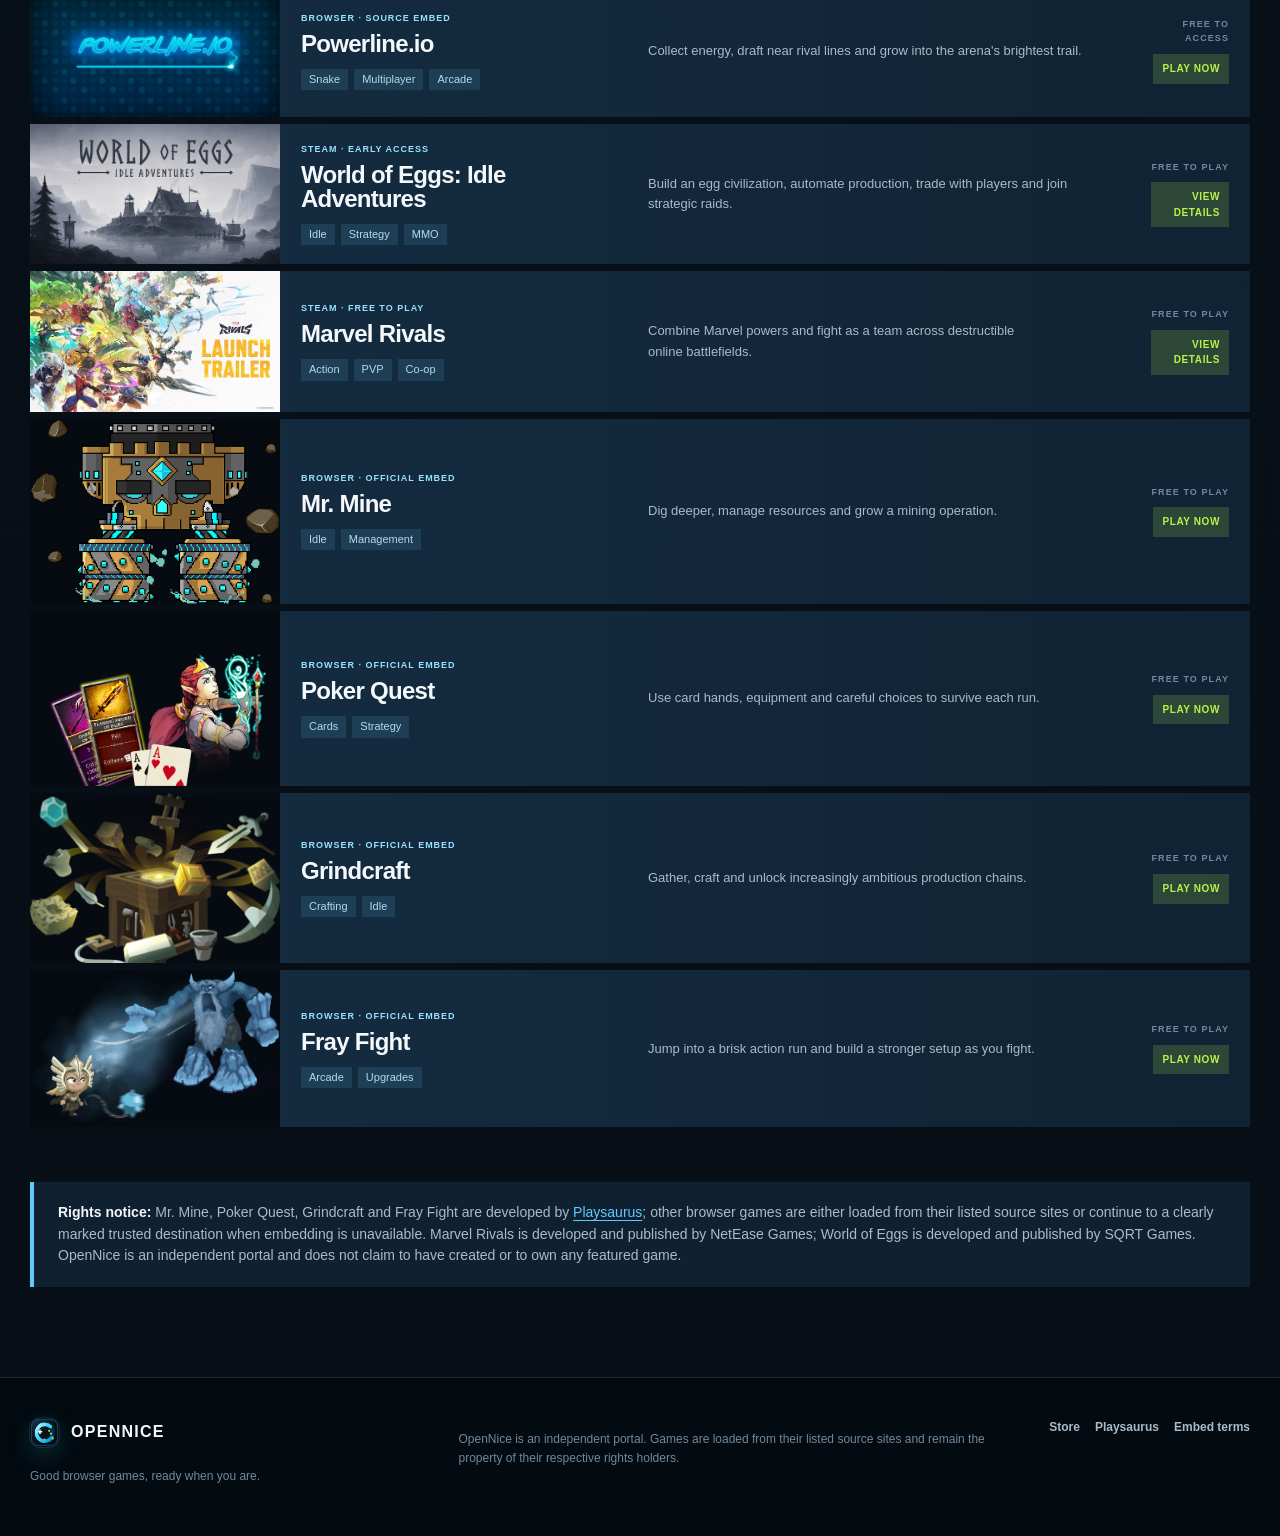
==== commit bd7e4ea6: "feat: prioritize selected browser games" ====
--- a/catalog.html
+++ b/catalog.html
@@ -22,8 +22,8 @@
     <link rel="apple-touch-icon" href="apple-touch-icon.png?v=20260728c">
     <link rel="stylesheet" href="styles.css?v=20260728c">
     <!-- 关键模块：共享游戏数据先于目录脚本执行，保证搜索与筛选能识别动态条目。 -->
-    <script src="browser-games.js?v=20260729d" defer></script>
-    <script src="site.js?v=20260729d" defer></script>
+    <script src="browser-games.js?v=20260729e" defer></script>
+    <script src="site.js?v=20260729e" defer></script>
 
     <script type="application/ld+json">
       {
@@ -219,7 +219,7 @@
             <a class="game-card-link" href="fray-fight.html" aria-label="Play Fray Fight online"></a>
           </article>
 
-          <!-- 关键模块：共享数据脚本会在此处之前插入二十款审核后的浏览器游戏。 -->
+          <!-- 关键模块：共享数据脚本会把二十七款审核后的浏览器游戏插入目录最前面。 -->
           <span data-imported-game-list hidden></span>
         </div>
 
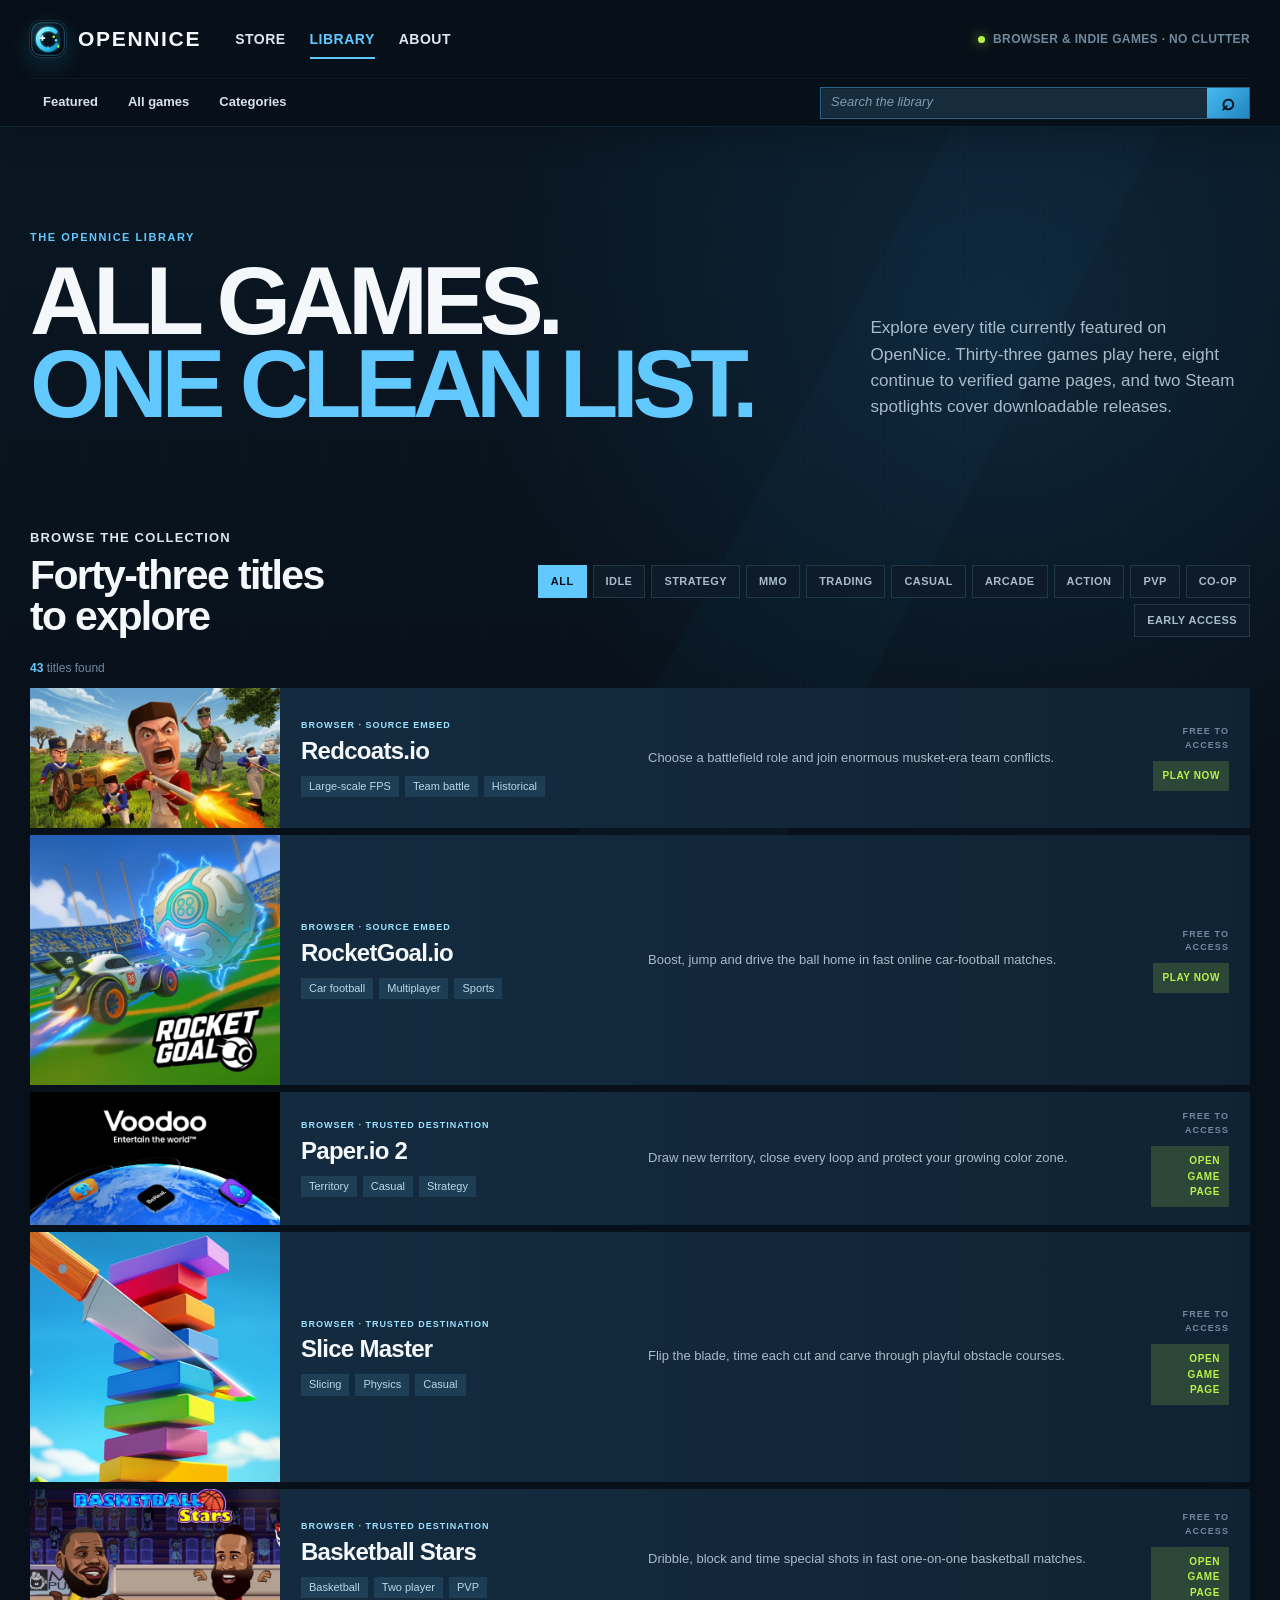
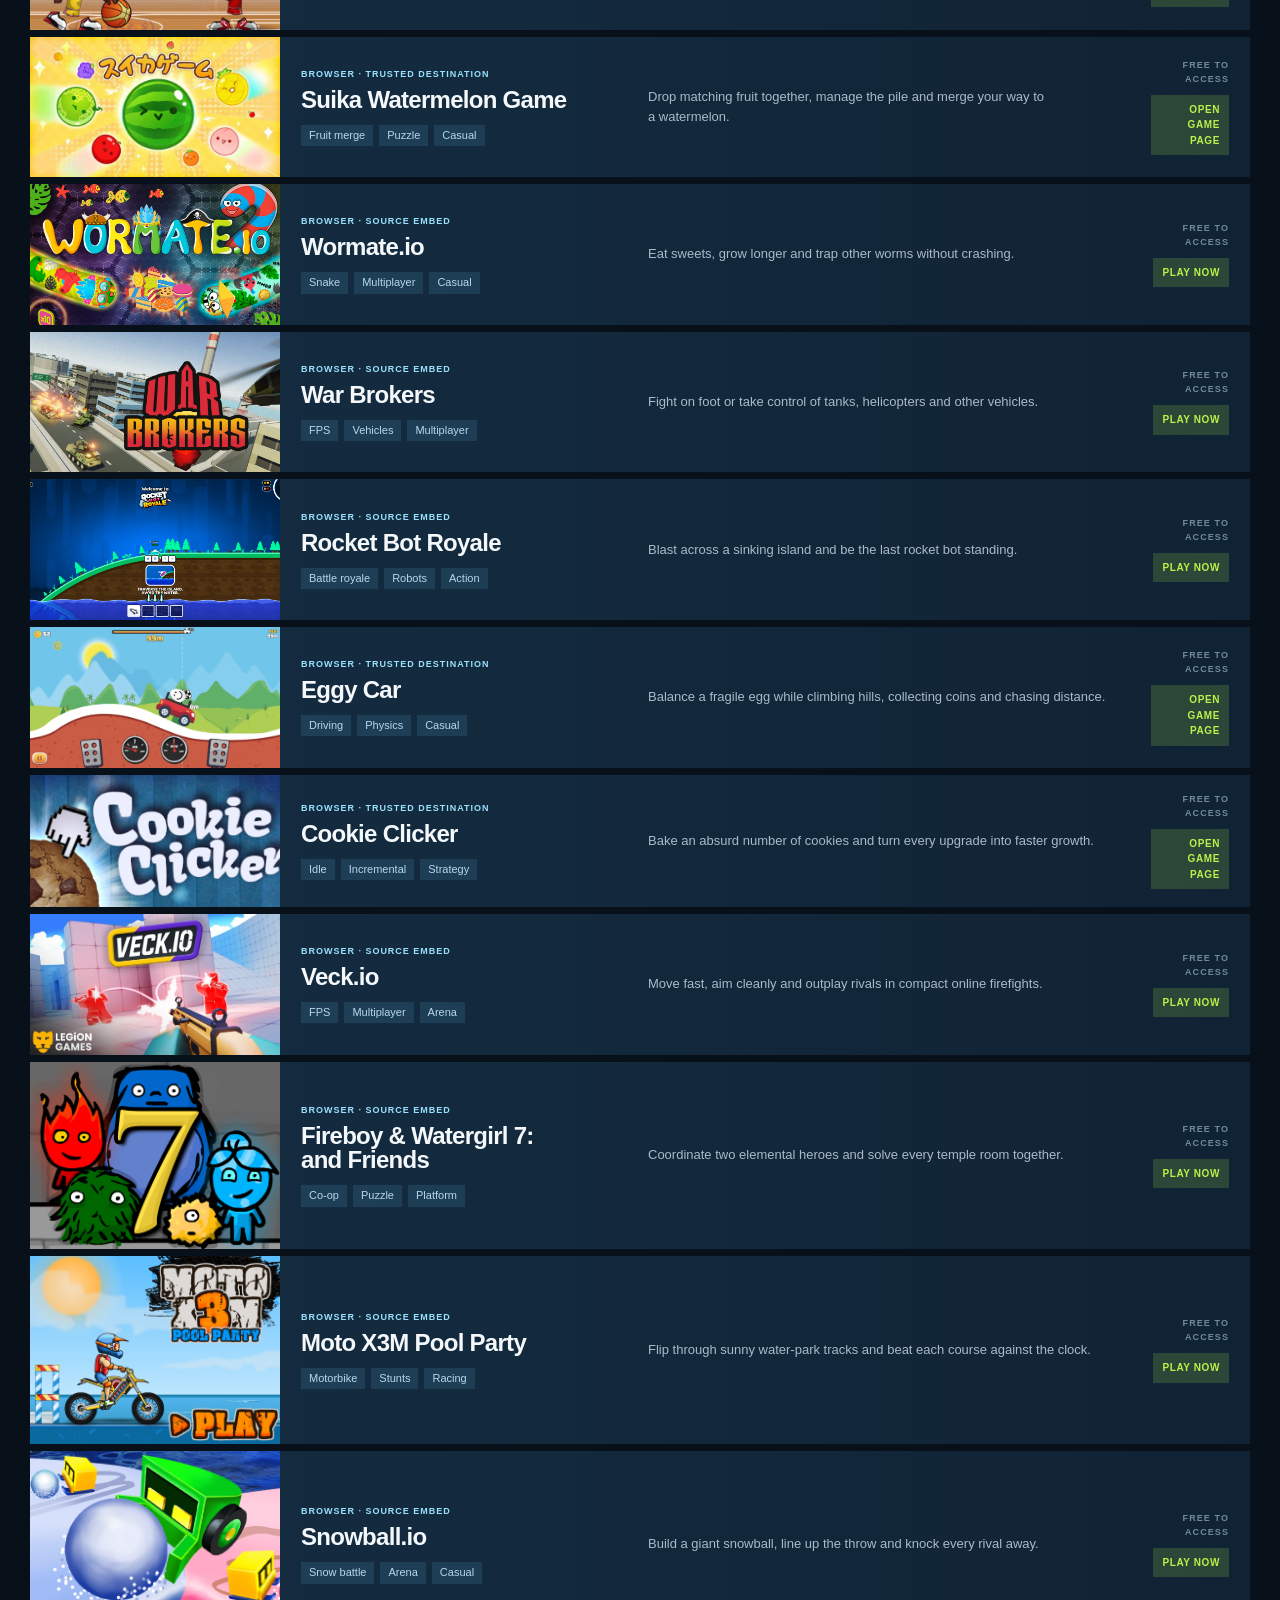
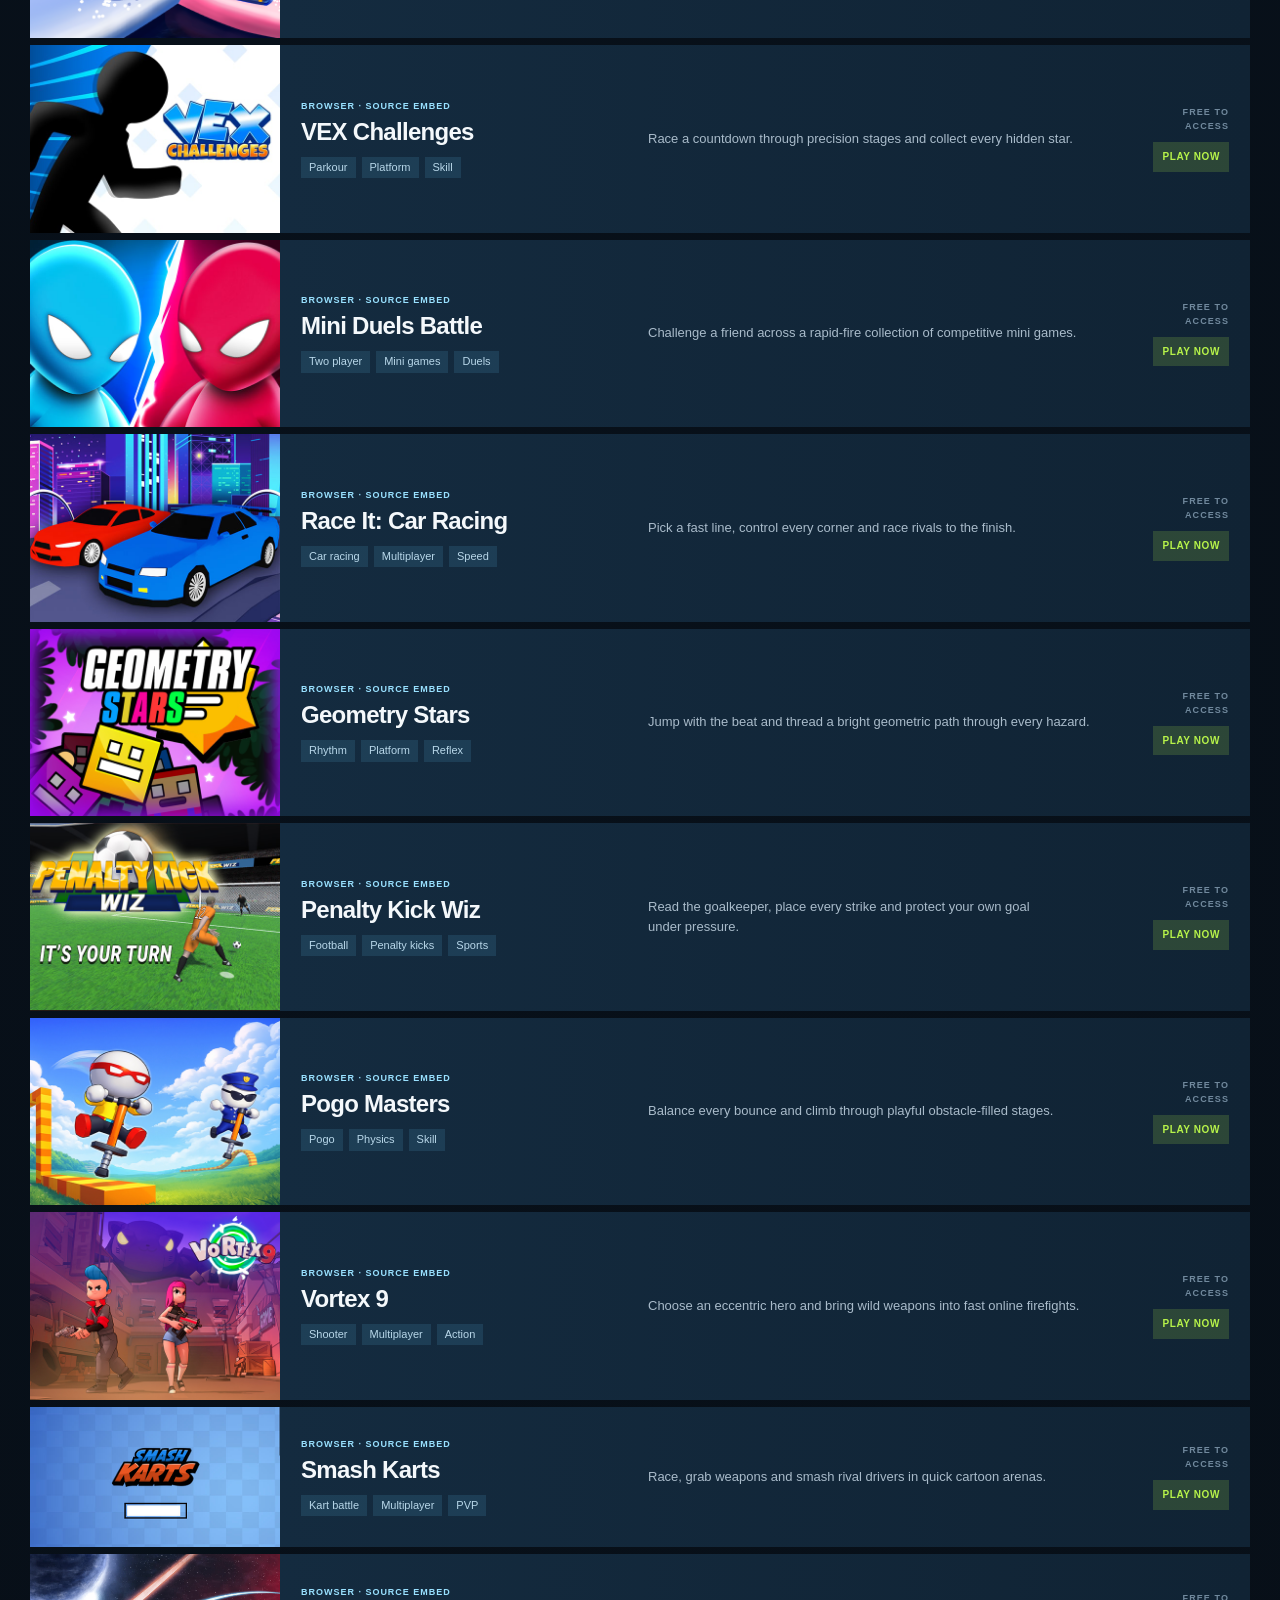
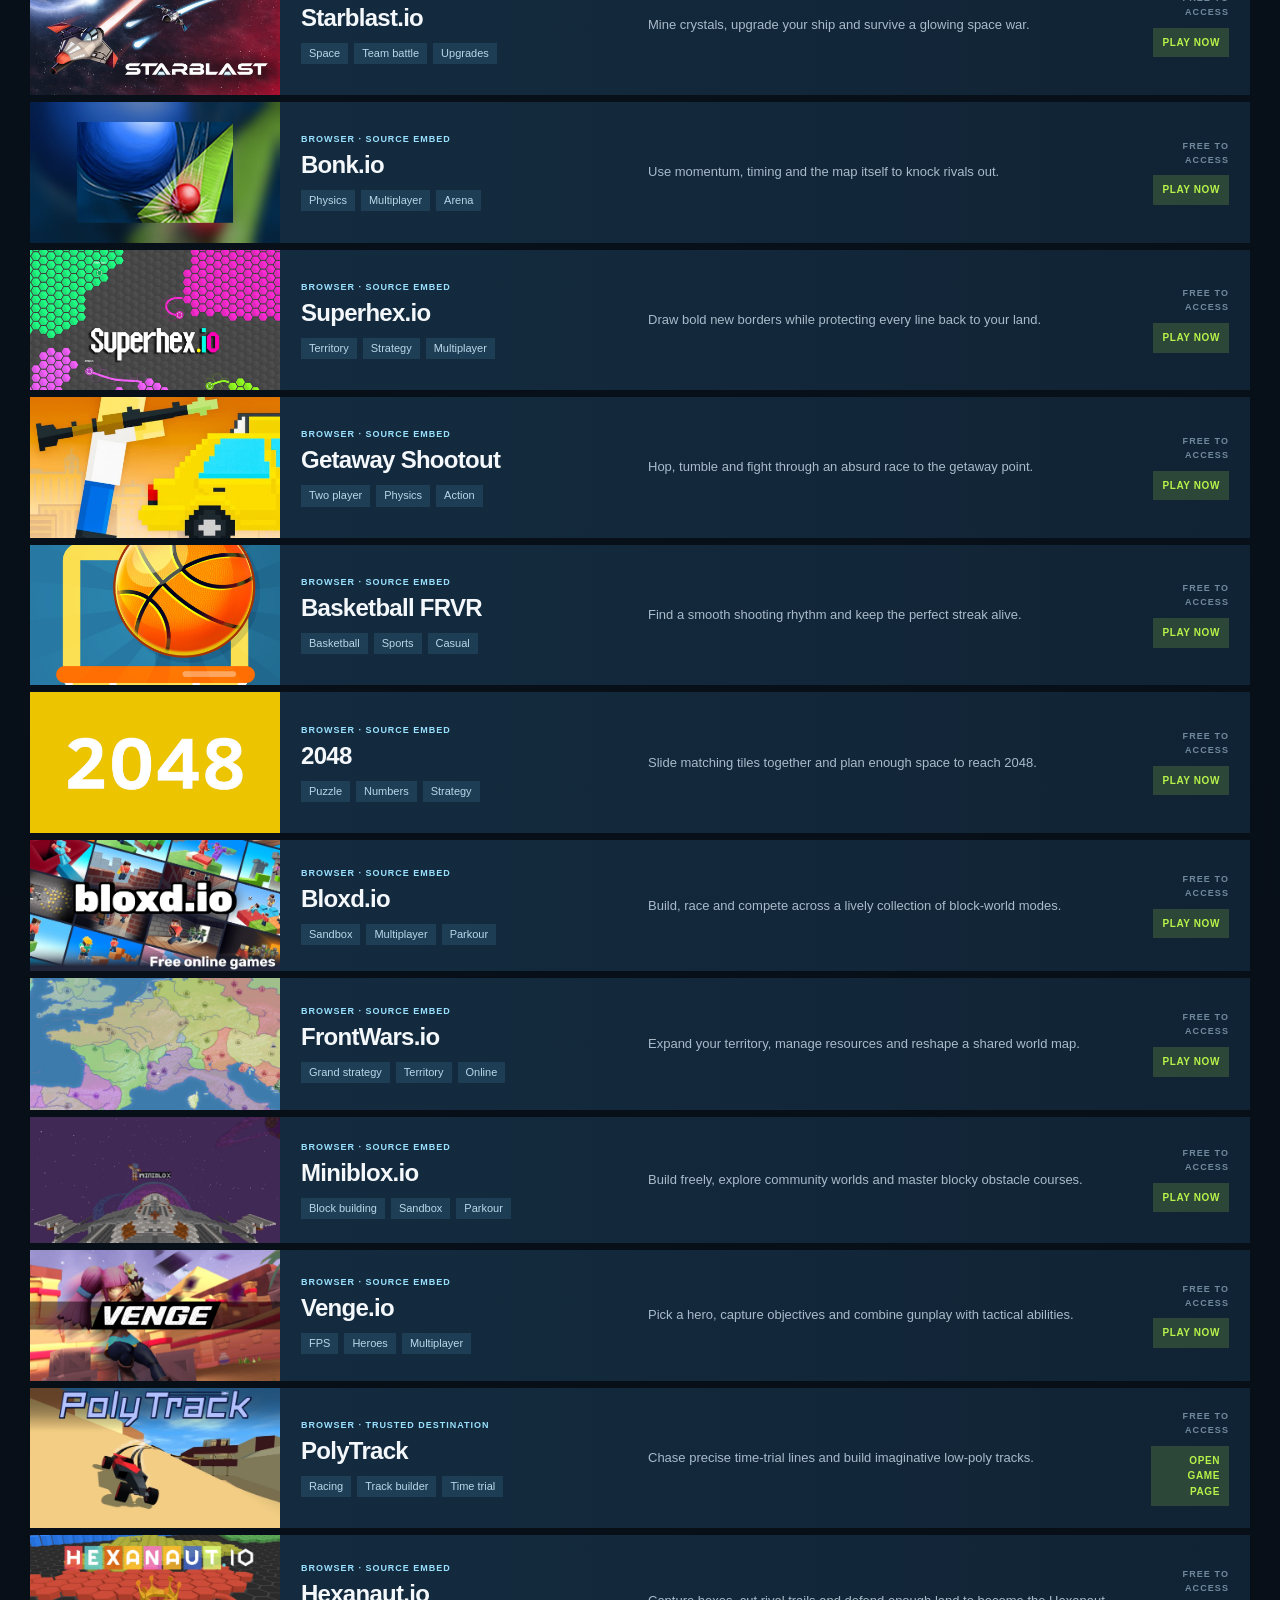
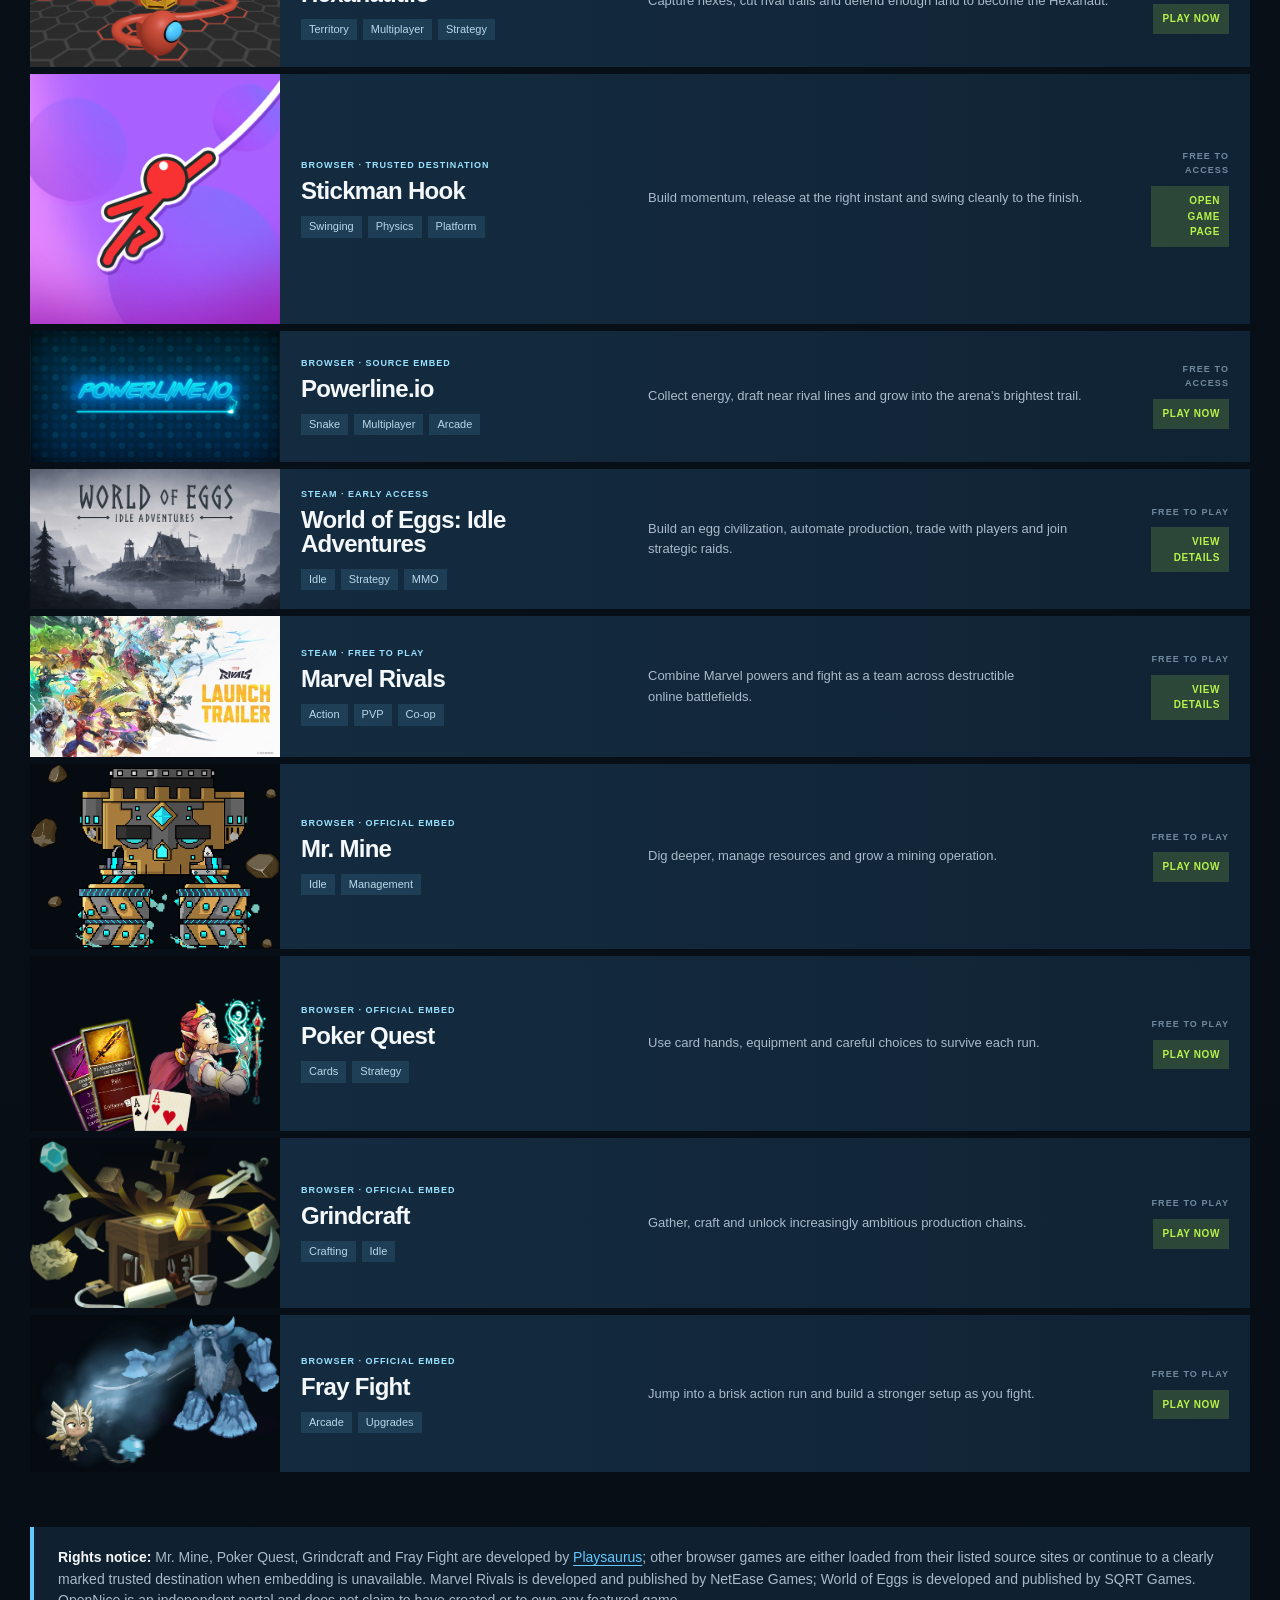
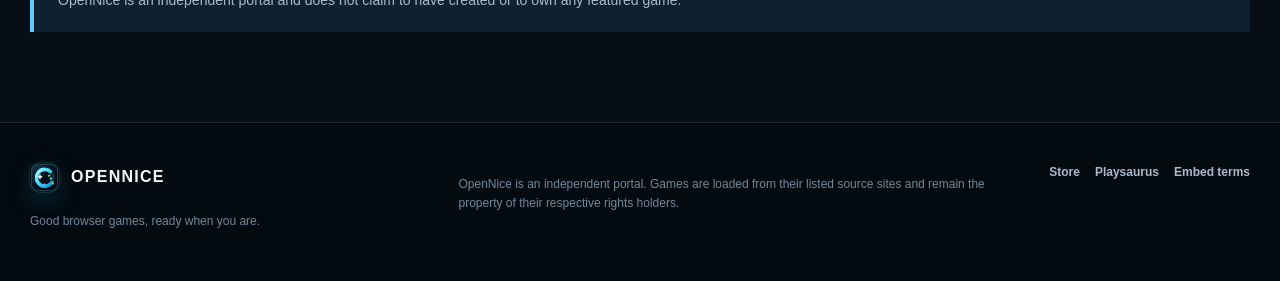
==== commit dd86f133: "feat: add ten officially embedded browser games" ====
--- a/catalog.html
+++ b/catalog.html
@@ -8,21 +8,21 @@
     <title>All Browser Games &amp; Indie Spotlights | OpenNice</title>
     <meta
       name="description"
-      content="Browse 31 browser games and two detailed Steam spotlights. Play 23 games here or continue to eight verified game destinations."
+      content="Browse 41 browser games and two detailed Steam spotlights. Play 33 games here or continue to eight verified game destinations."
     >
     <meta name="robots" content="index, follow, max-image-preview:large">
     <link rel="canonical" href="https://opennice.online/catalog.html">
     <meta name="theme-color" content="#0b141f">
     <meta property="og:type" content="website">
     <meta property="og:title" content="All Browser Games &amp; Indie Spotlights">
-    <meta property="og:description" content="Thirty-one browser titles and two official-source Steam spotlights.">
+    <meta property="og:description" content="Forty-one browser titles and two official-source Steam spotlights.">
     <meta property="og:url" content="https://opennice.online/catalog.html">
     <meta property="og:image" content="https://opennice.online/assets/marvel-rivals/trailer-poster.jpg">
     <link rel="icon" href="favicon.svg?v=20260728c" type="image/svg+xml">
     <link rel="apple-touch-icon" href="apple-touch-icon.png?v=20260728c">
     <link rel="stylesheet" href="styles.css?v=20260728c">
     <!-- 关键模块：共享游戏数据先于目录脚本执行，保证搜索与筛选能识别动态条目。 -->
-    <script src="browser-games.js?v=20260729e" defer></script>
+    <script src="browser-games.js?v=20260730a" defer></script>
     <script src="site.js?v=20260729e" defer></script>
 
     <script type="application/ld+json">
@@ -78,7 +78,7 @@
           <h1>All games.<br><span>One clean list.</span></h1>
         </div>
         <p>
-          Explore every title currently featured on OpenNice. Twenty-three games play here,
+          Explore every title currently featured on OpenNice. Thirty-three games play here,
           eight continue to verified game pages, and two Steam spotlights cover downloadable releases.
         </p>
       </section>
@@ -87,7 +87,7 @@
         <div class="catalog-toolbar">
           <div>
             <p class="section-kicker">Browse the collection</p>
-            <h2 id="collection-title">Thirty-three titles to explore</h2>
+            <h2 id="collection-title">Forty-three titles to explore</h2>
           </div>
           <div class="filter-row" role="group" aria-label="Filter games">
             <button class="filter-button is-active" type="button" data-filter="all" aria-pressed="true">All</button>
@@ -105,7 +105,7 @@
         </div>
 
         <p class="result-count" aria-live="polite">
-          <strong data-result-count>33</strong> <span data-result-label>titles</span> found
+          <strong data-result-count>43</strong> <span data-result-label>titles</span> found
         </p>
 
         <div class="catalog-list">
@@ -219,7 +219,7 @@
             <a class="game-card-link" href="fray-fight.html" aria-label="Play Fray Fight online"></a>
           </article>
 
-          <!-- 关键模块：共享数据脚本会把二十七款审核后的浏览器游戏插入目录最前面。 -->
+          <!-- 关键模块：共享数据脚本会把三十七款审核后的浏览器游戏插入目录最前面。 -->
           <span data-imported-game-list hidden></span>
         </div>
 
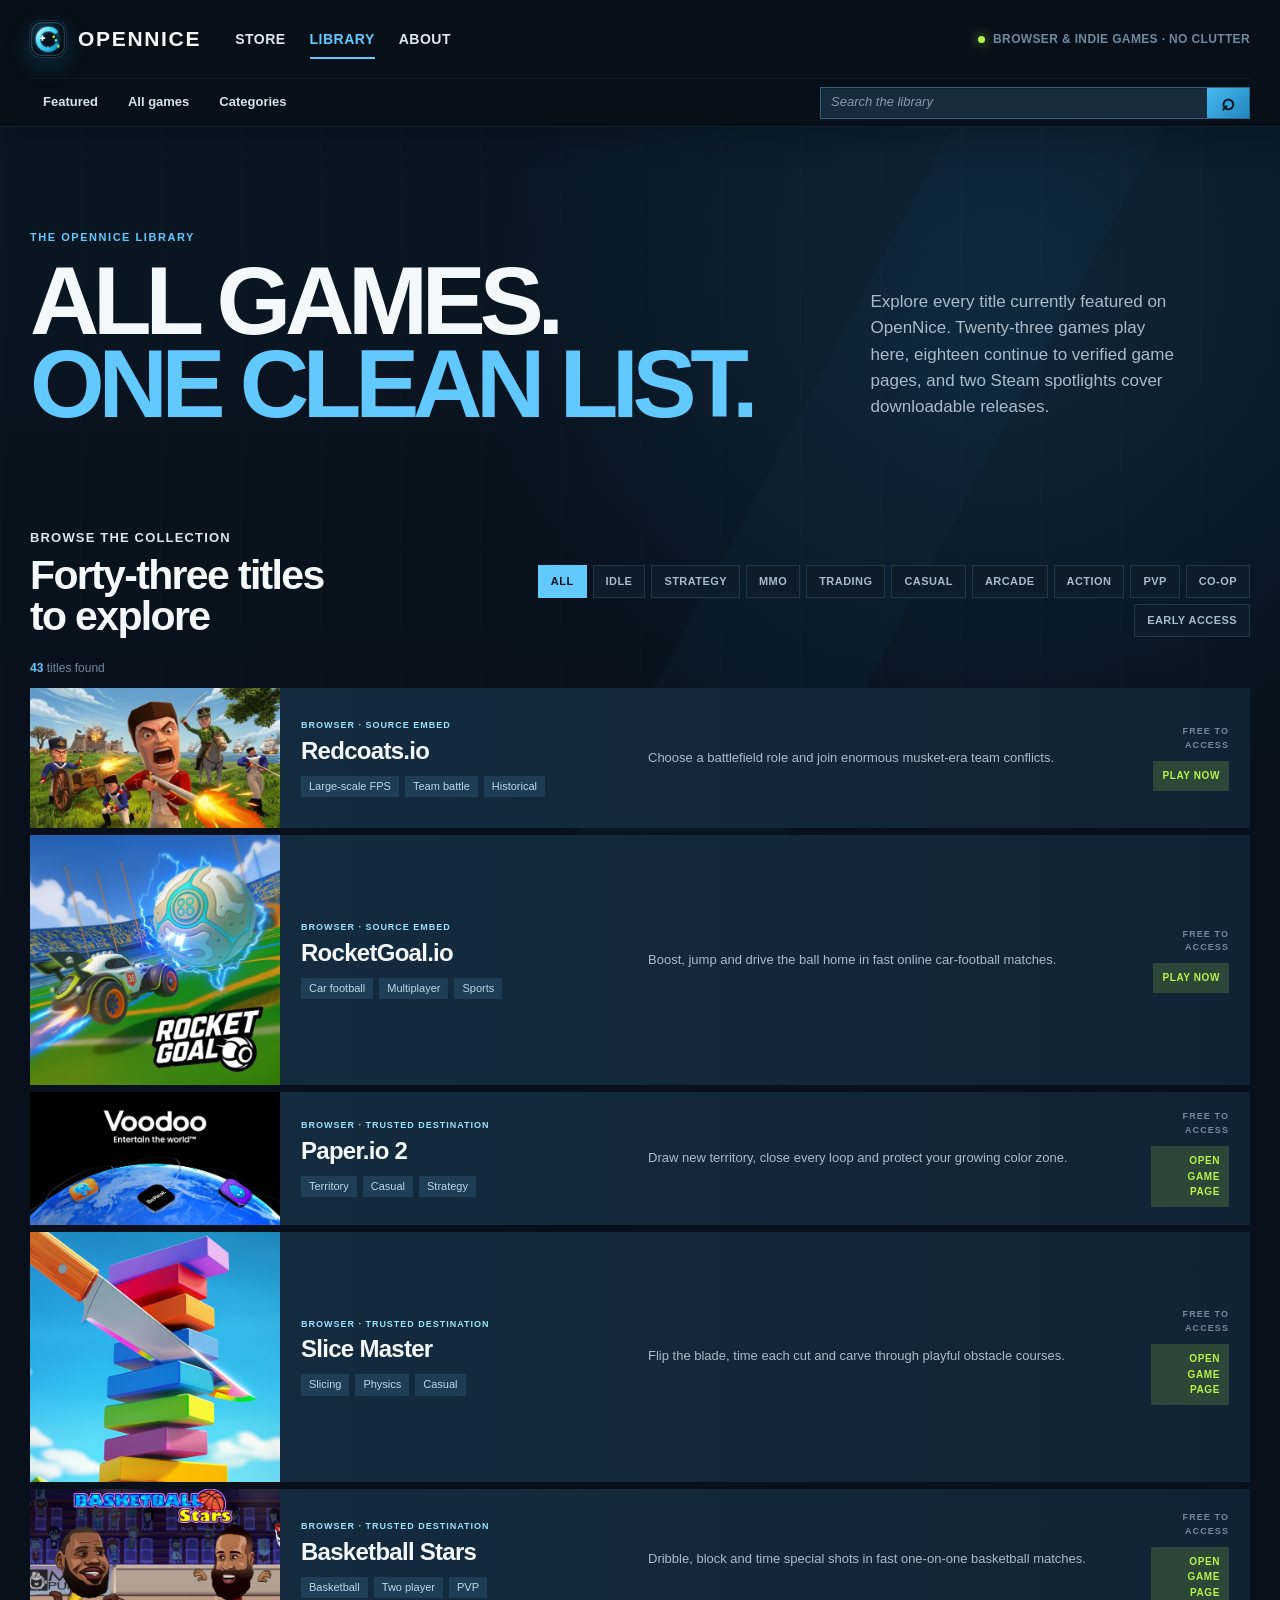
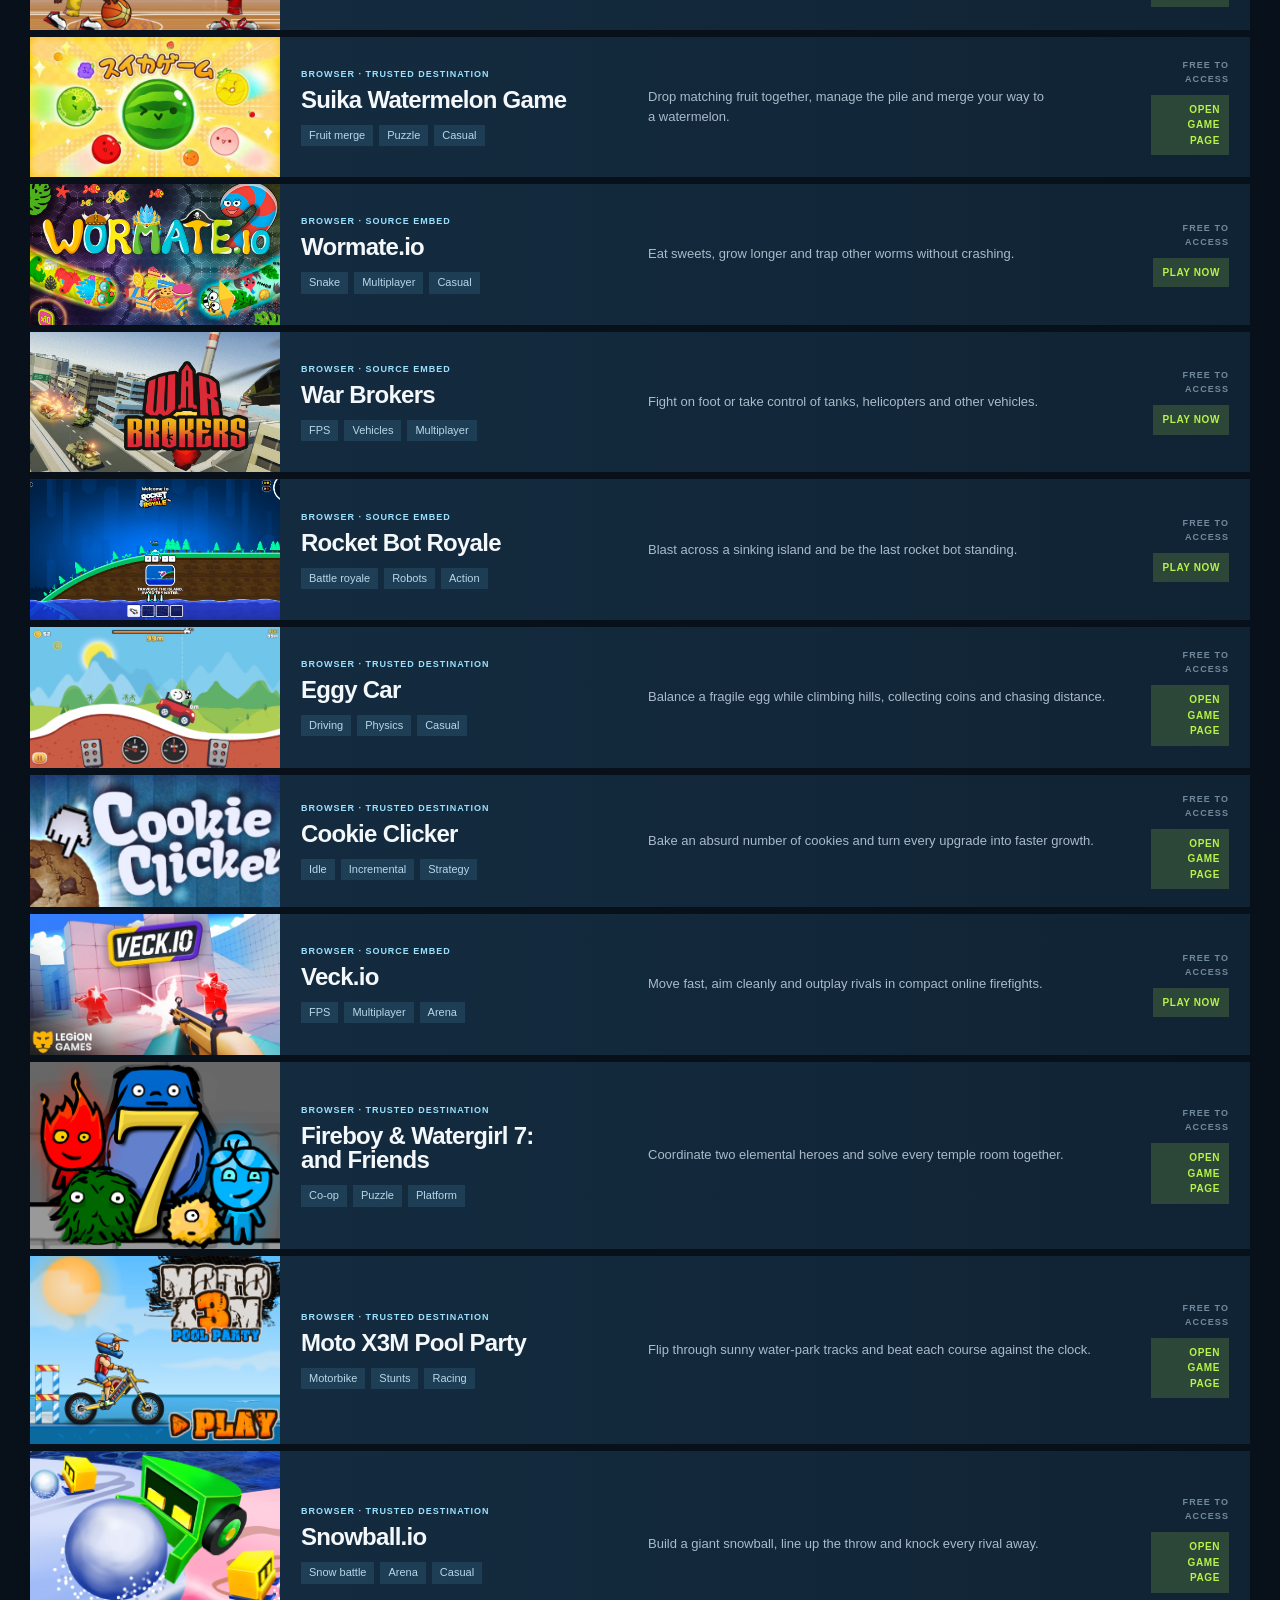
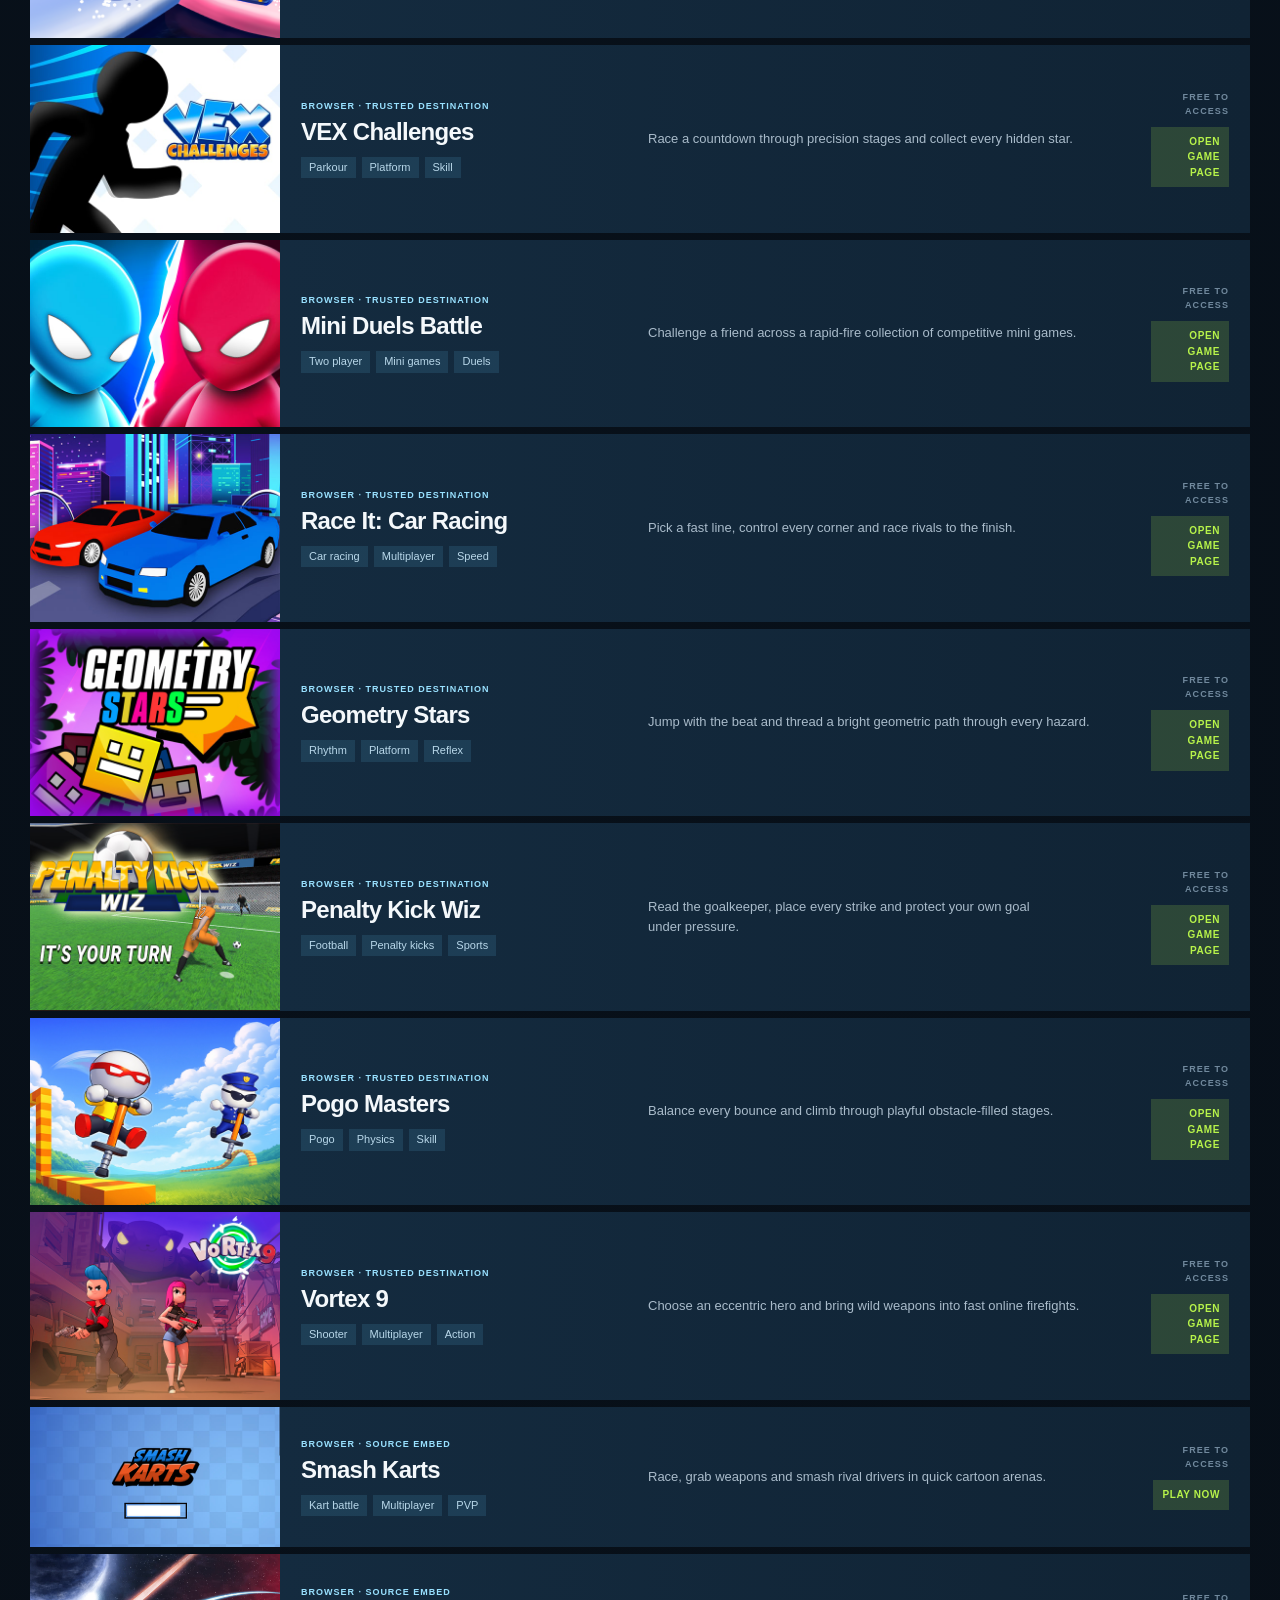
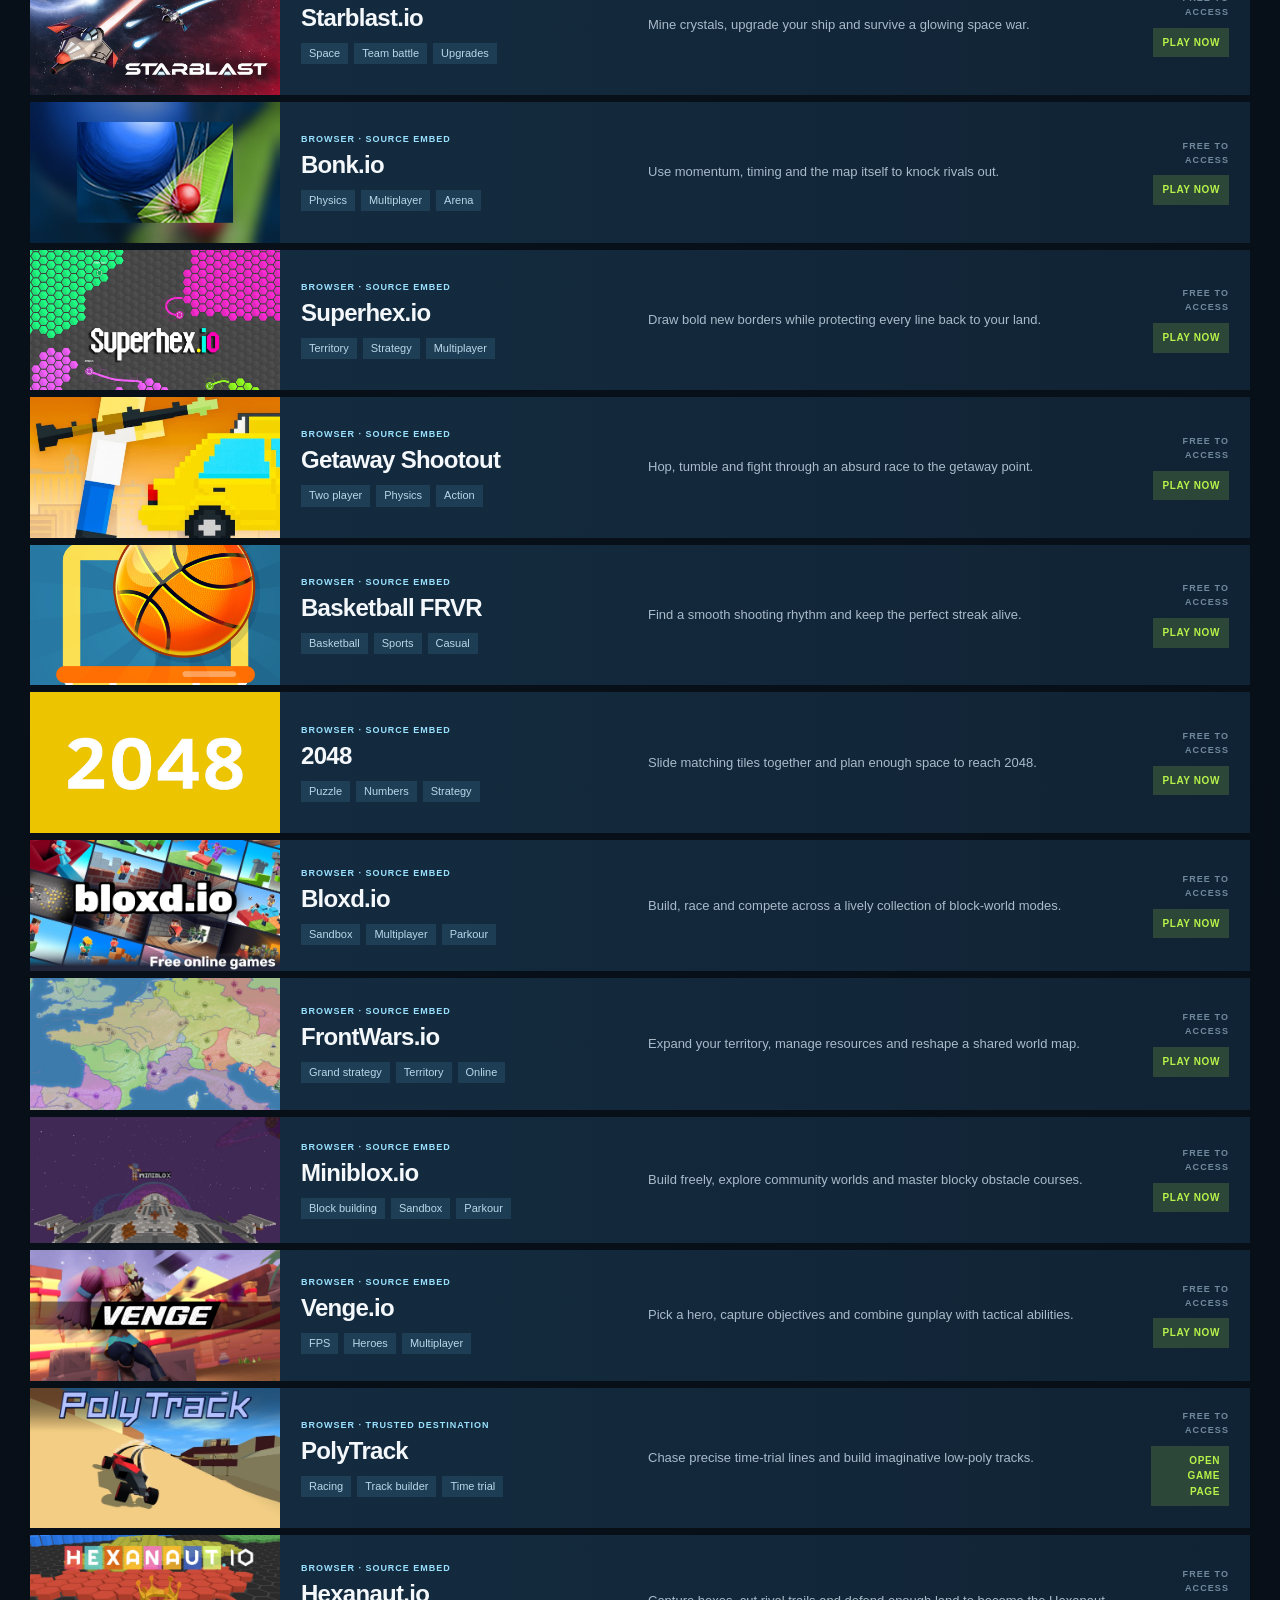
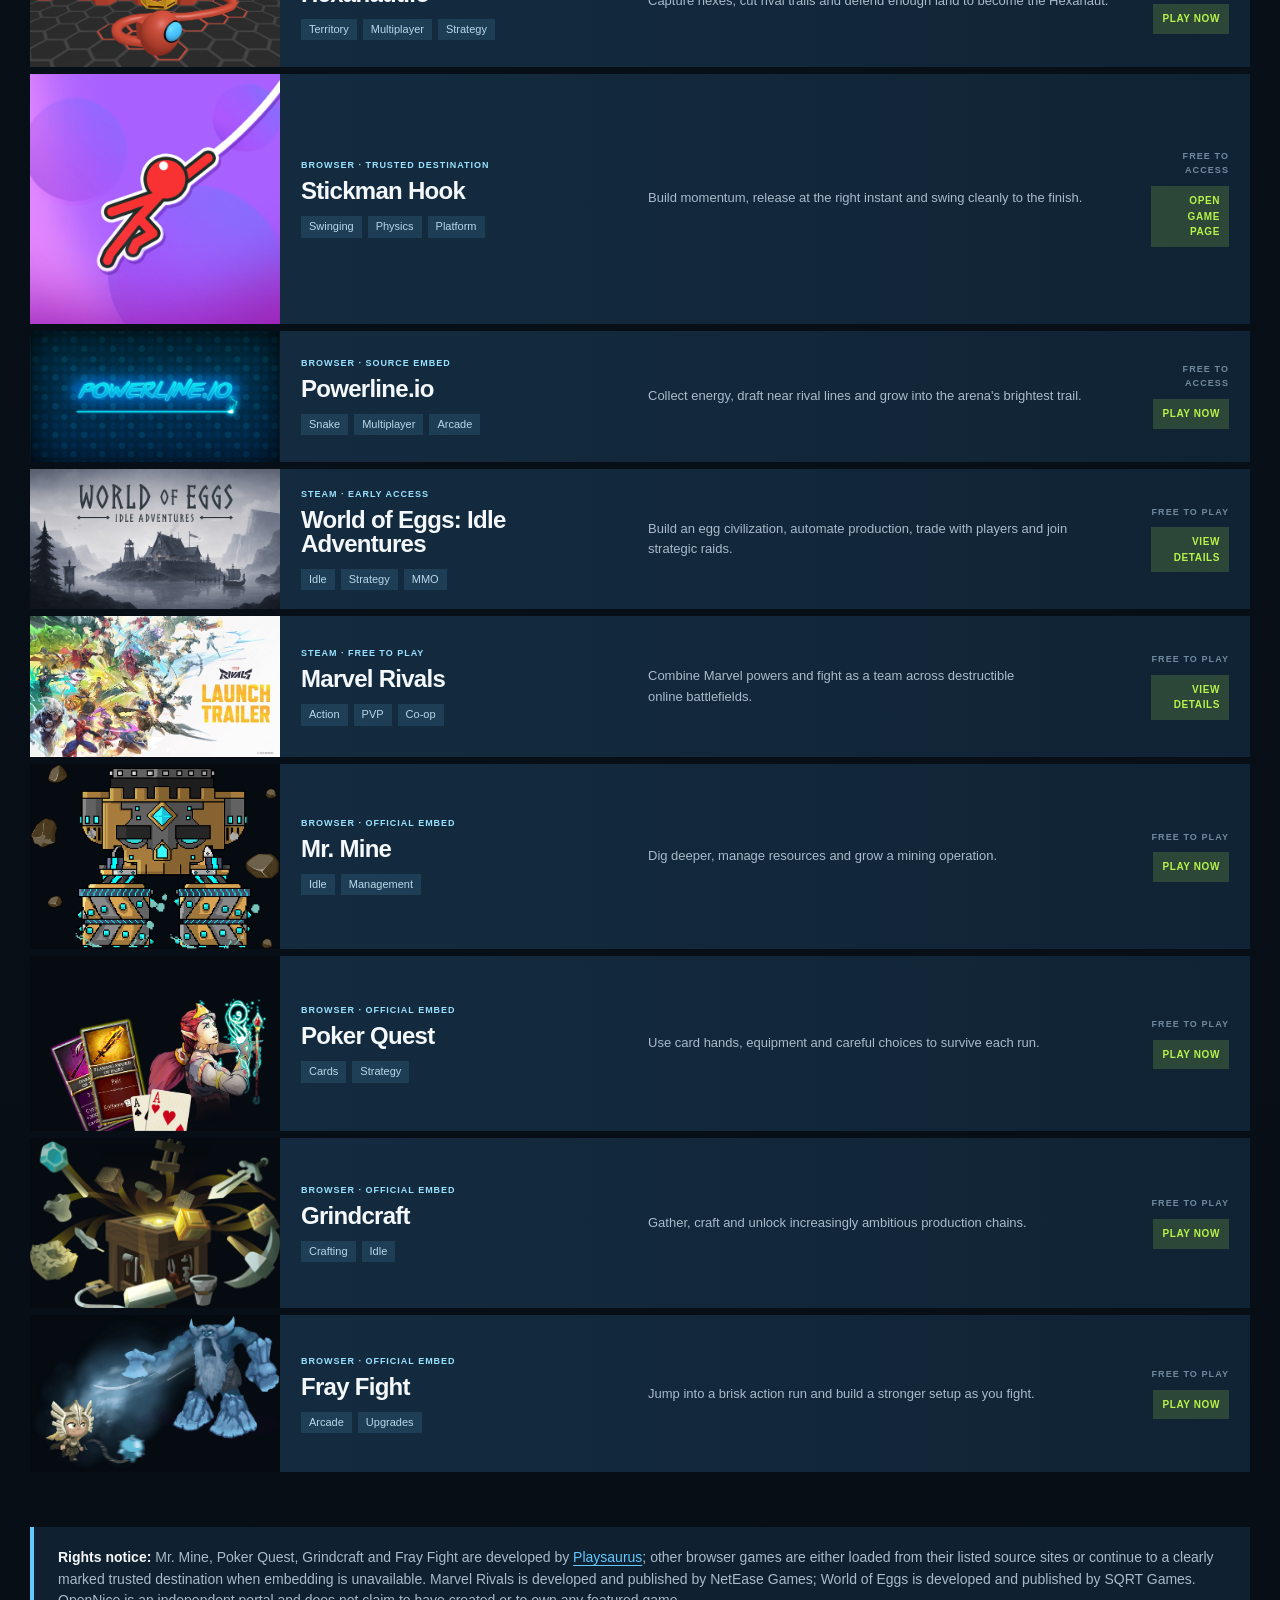
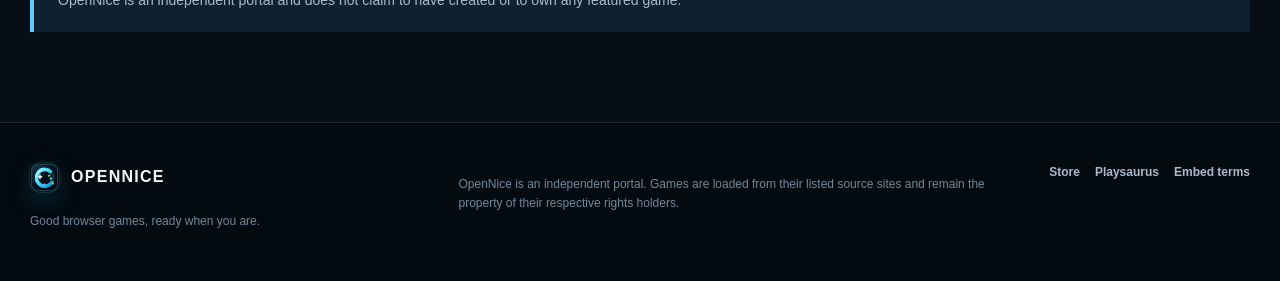
==== commit 7796f90e: "fix: route unapproved embeds to official game pages" ====
--- a/catalog.html
+++ b/catalog.html
@@ -8,7 +8,7 @@
     <title>All Browser Games &amp; Indie Spotlights | OpenNice</title>
     <meta
       name="description"
-      content="Browse 41 browser games and two detailed Steam spotlights. Play 33 games here or continue to eight verified game destinations."
+      content="Browse 41 browser games and two detailed Steam spotlights. Play 23 games here or continue to 18 verified game destinations."
     >
     <meta name="robots" content="index, follow, max-image-preview:large">
     <link rel="canonical" href="https://opennice.online/catalog.html">
@@ -22,7 +22,7 @@
     <link rel="apple-touch-icon" href="apple-touch-icon.png?v=20260728c">
     <link rel="stylesheet" href="styles.css?v=20260728c">
     <!-- 关键模块：共享游戏数据先于目录脚本执行，保证搜索与筛选能识别动态条目。 -->
-    <script src="browser-games.js?v=20260730a" defer></script>
+    <script src="browser-games.js?v=20260730c" defer></script>
     <script src="site.js?v=20260729e" defer></script>
 
     <script type="application/ld+json">
@@ -78,8 +78,8 @@
           <h1>All games.<br><span>One clean list.</span></h1>
         </div>
         <p>
-          Explore every title currently featured on OpenNice. Thirty-three games play here,
-          eight continue to verified game pages, and two Steam spotlights cover downloadable releases.
+          Explore every title currently featured on OpenNice. Twenty-three games play here,
+          eighteen continue to verified game pages, and two Steam spotlights cover downloadable releases.
         </p>
       </section>
 
